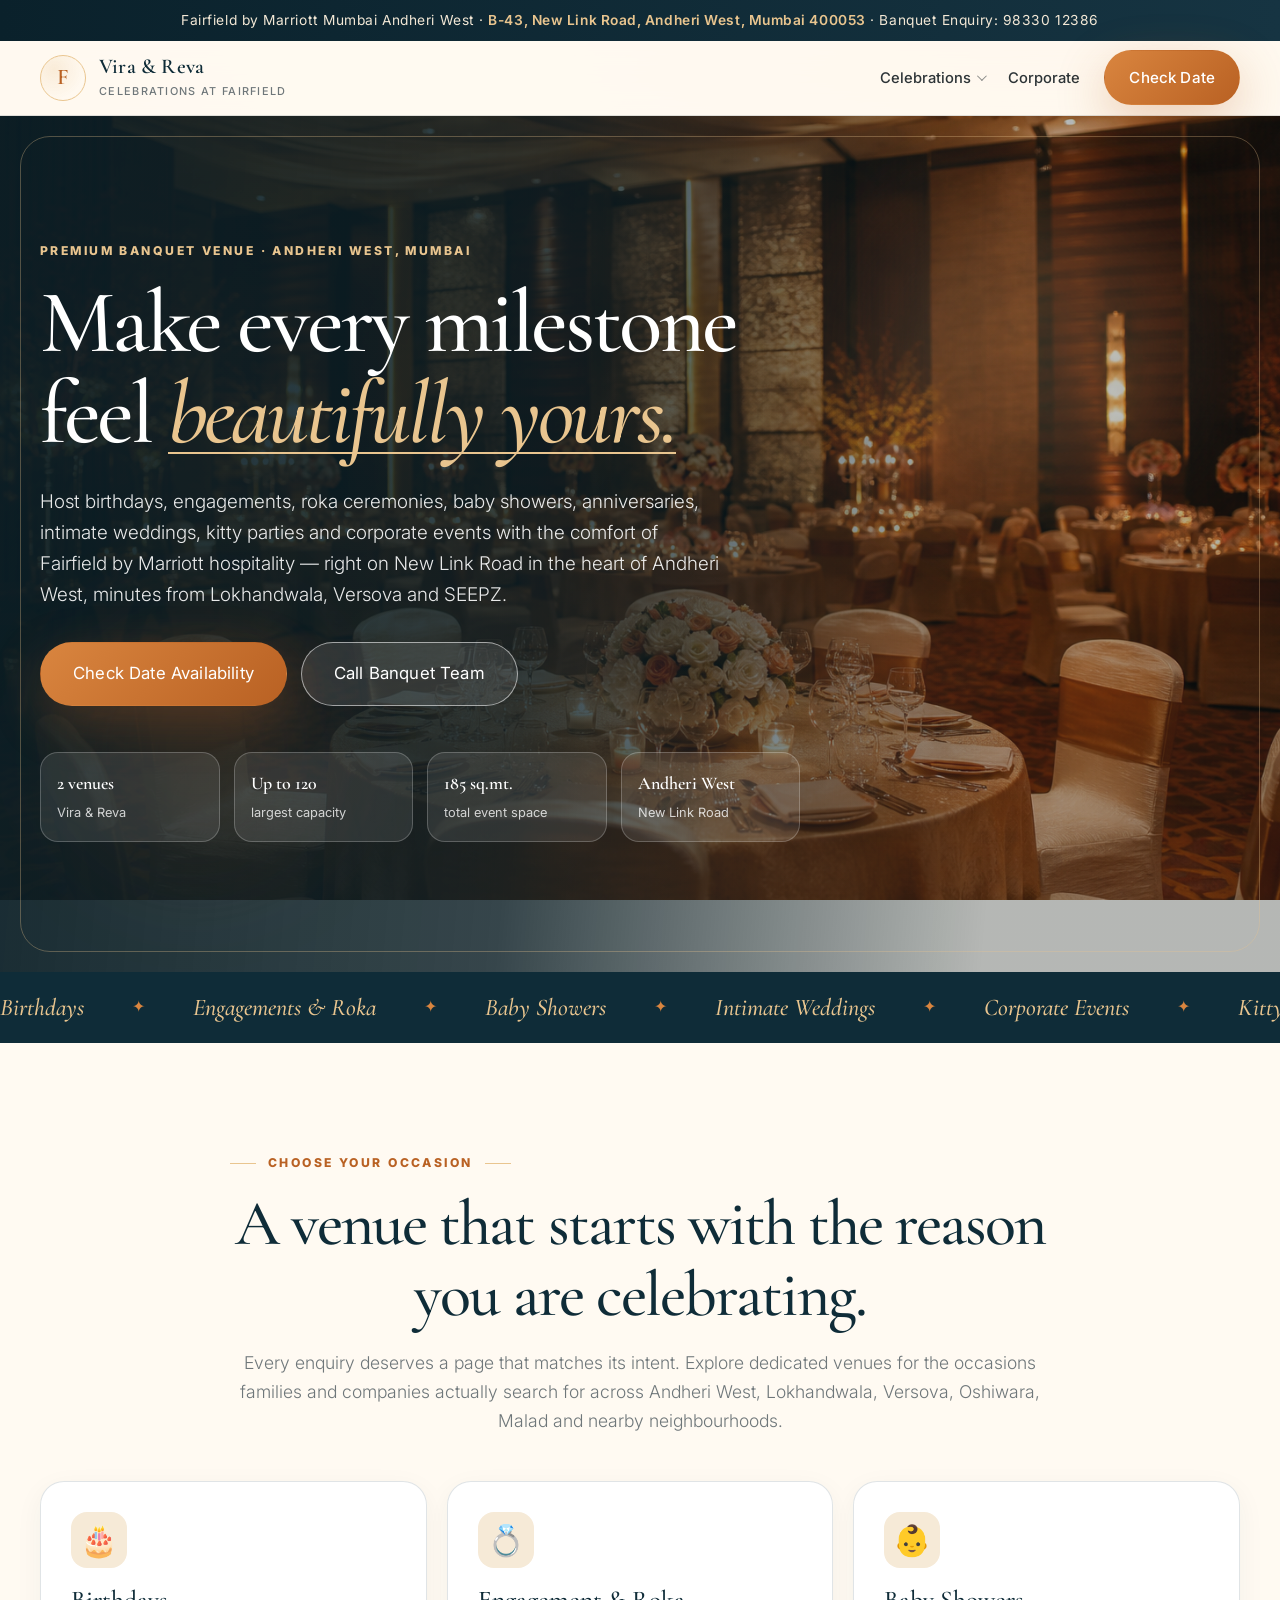
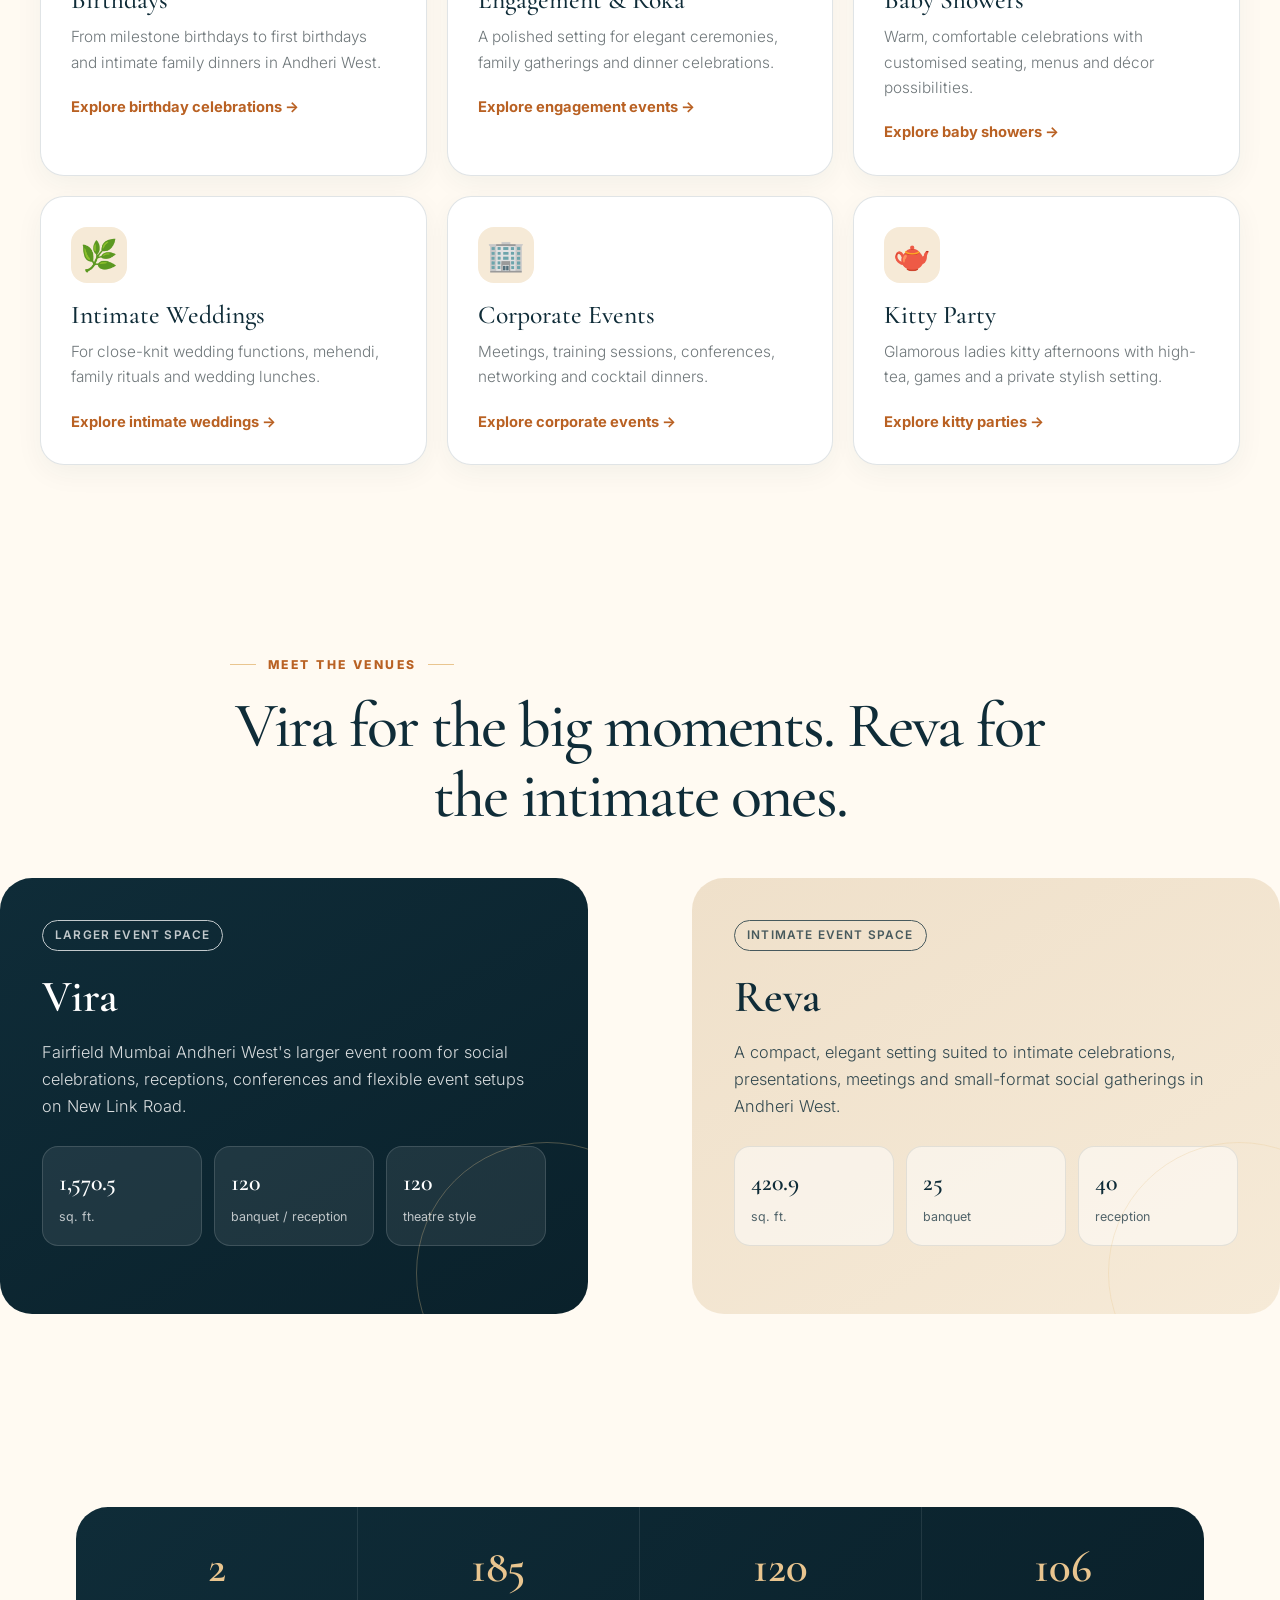
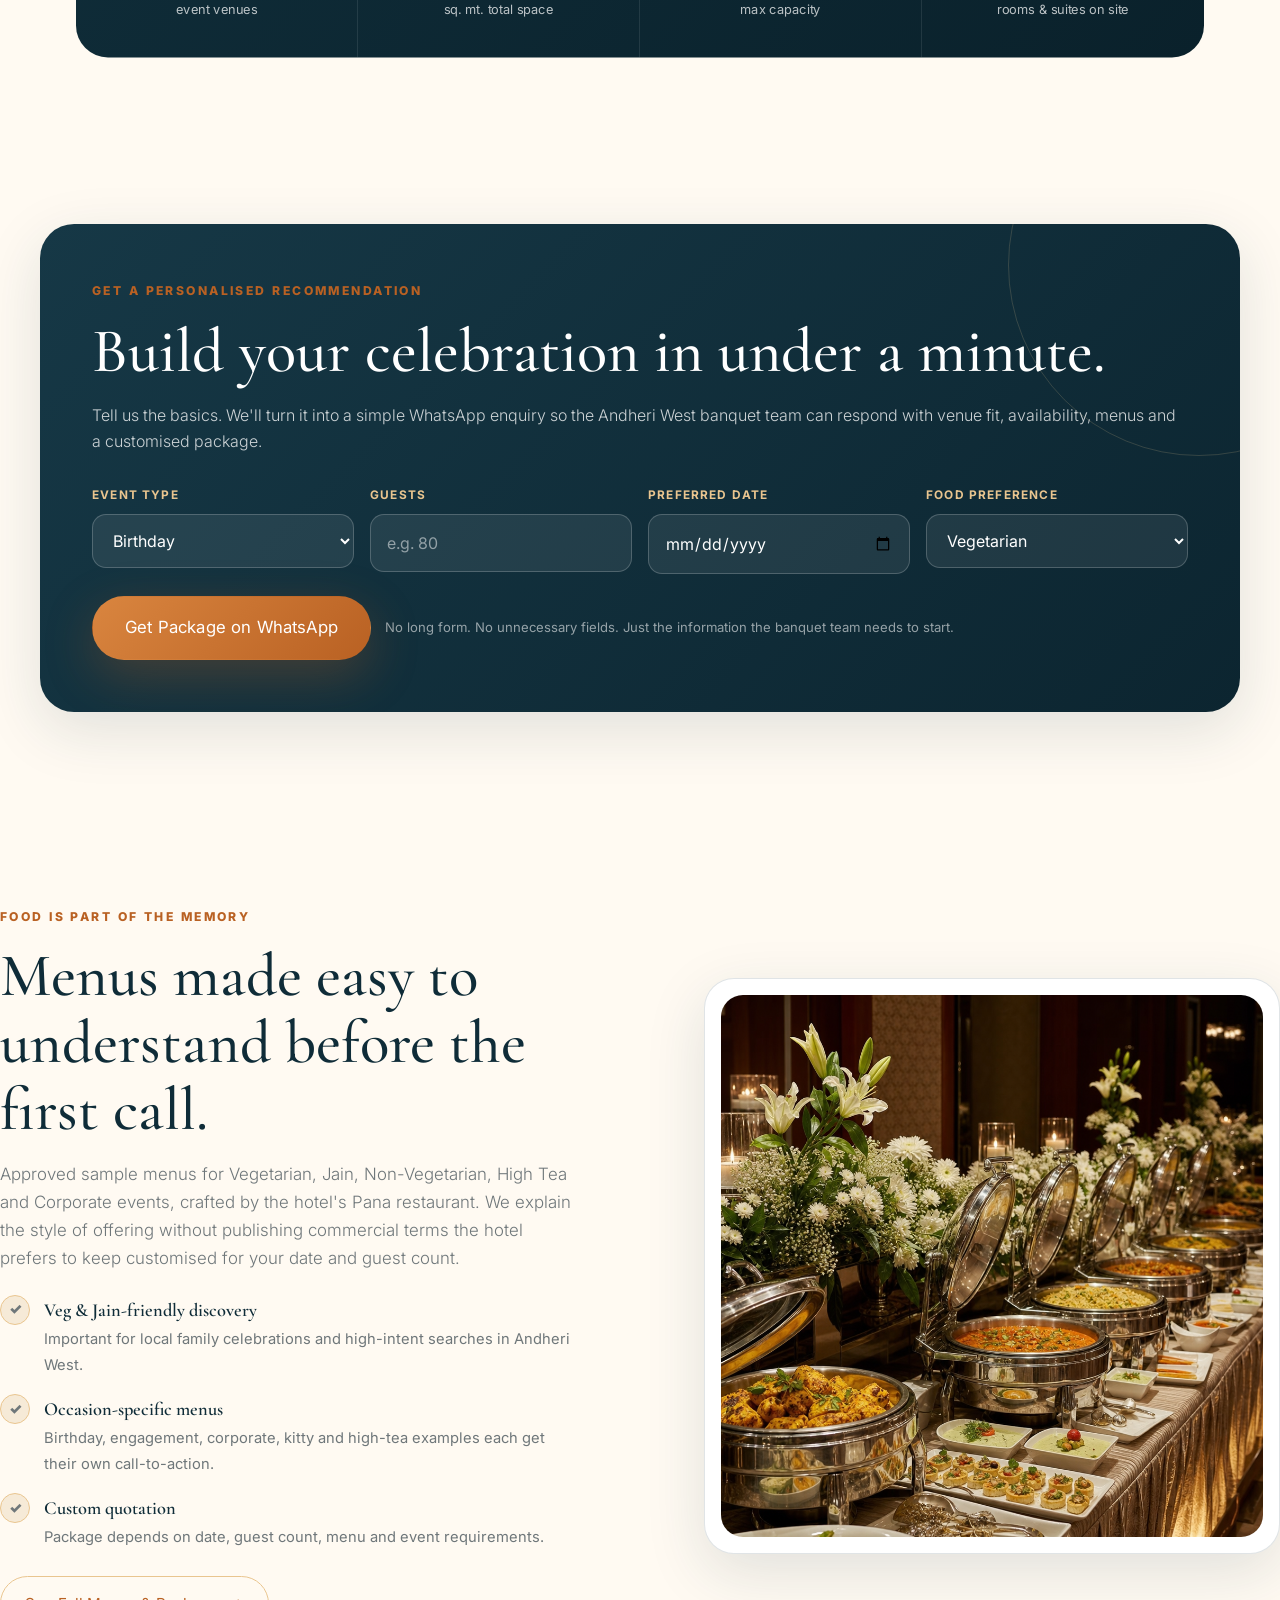
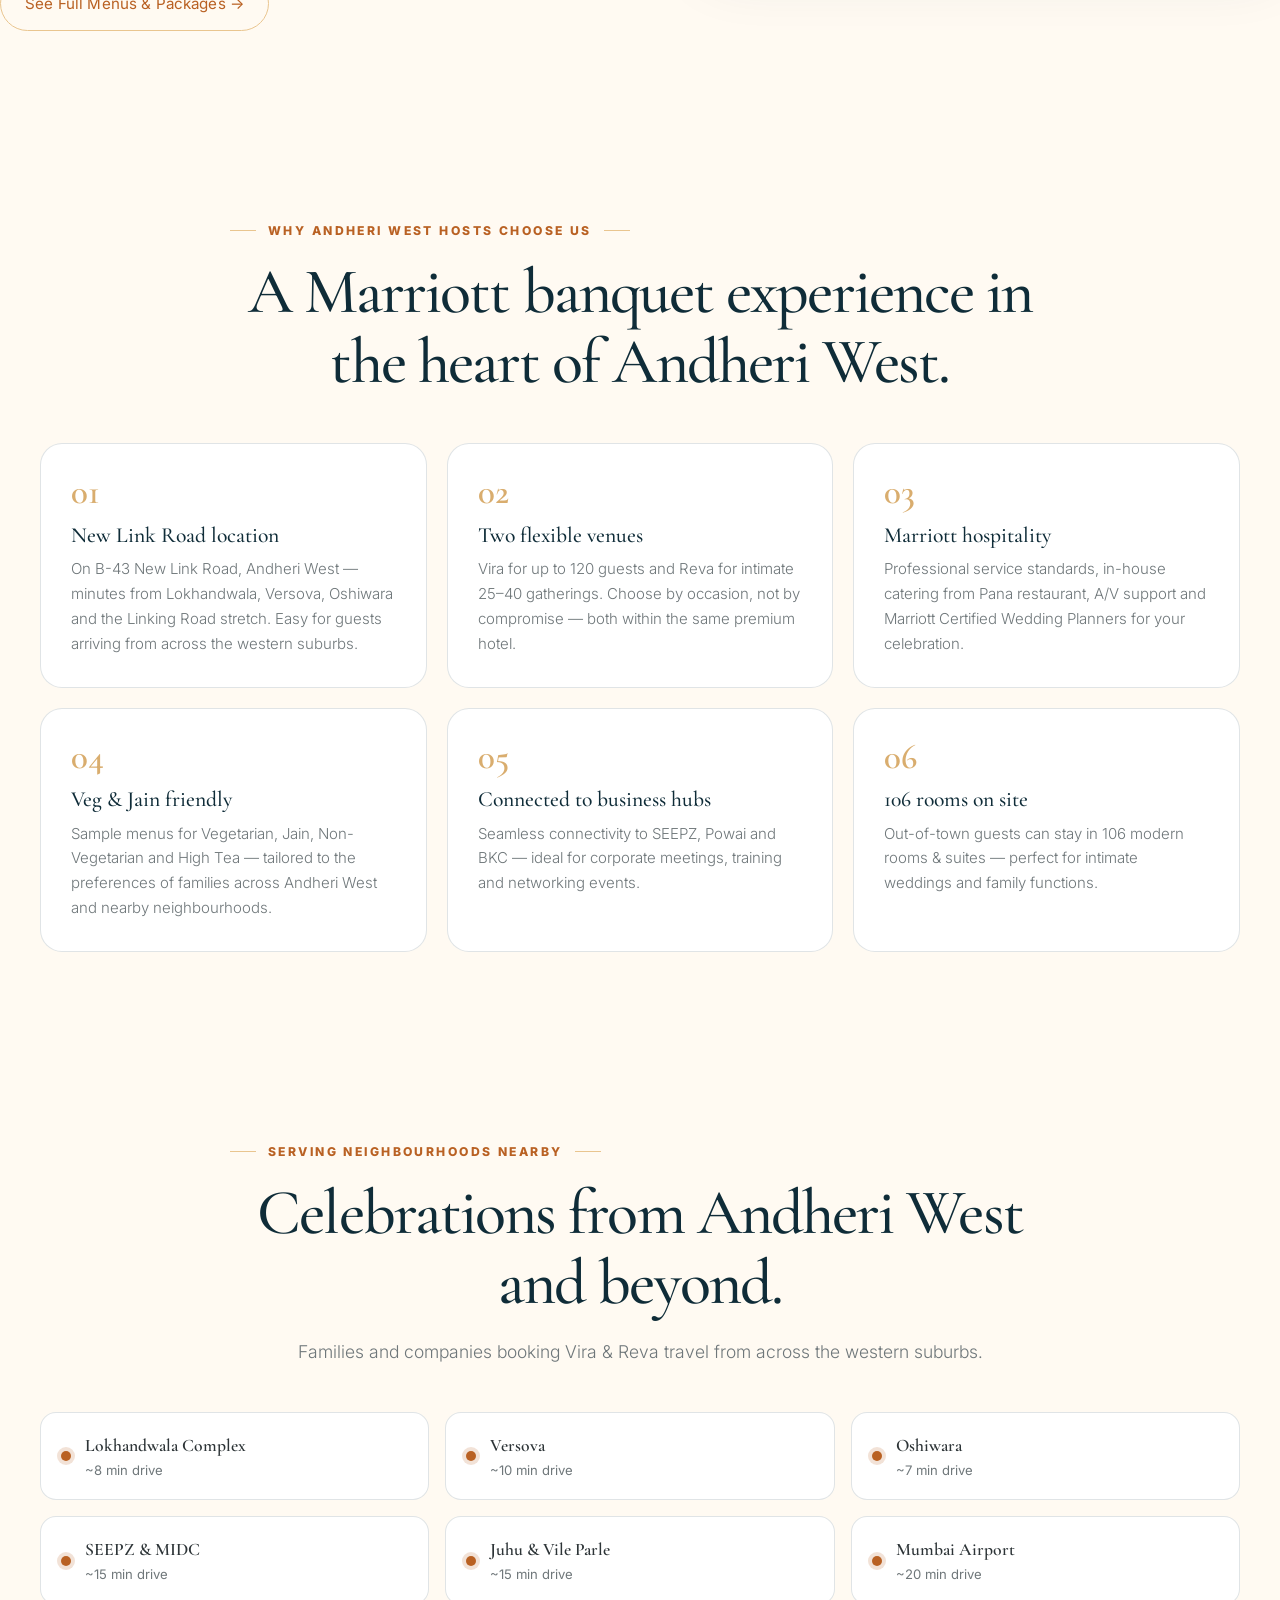
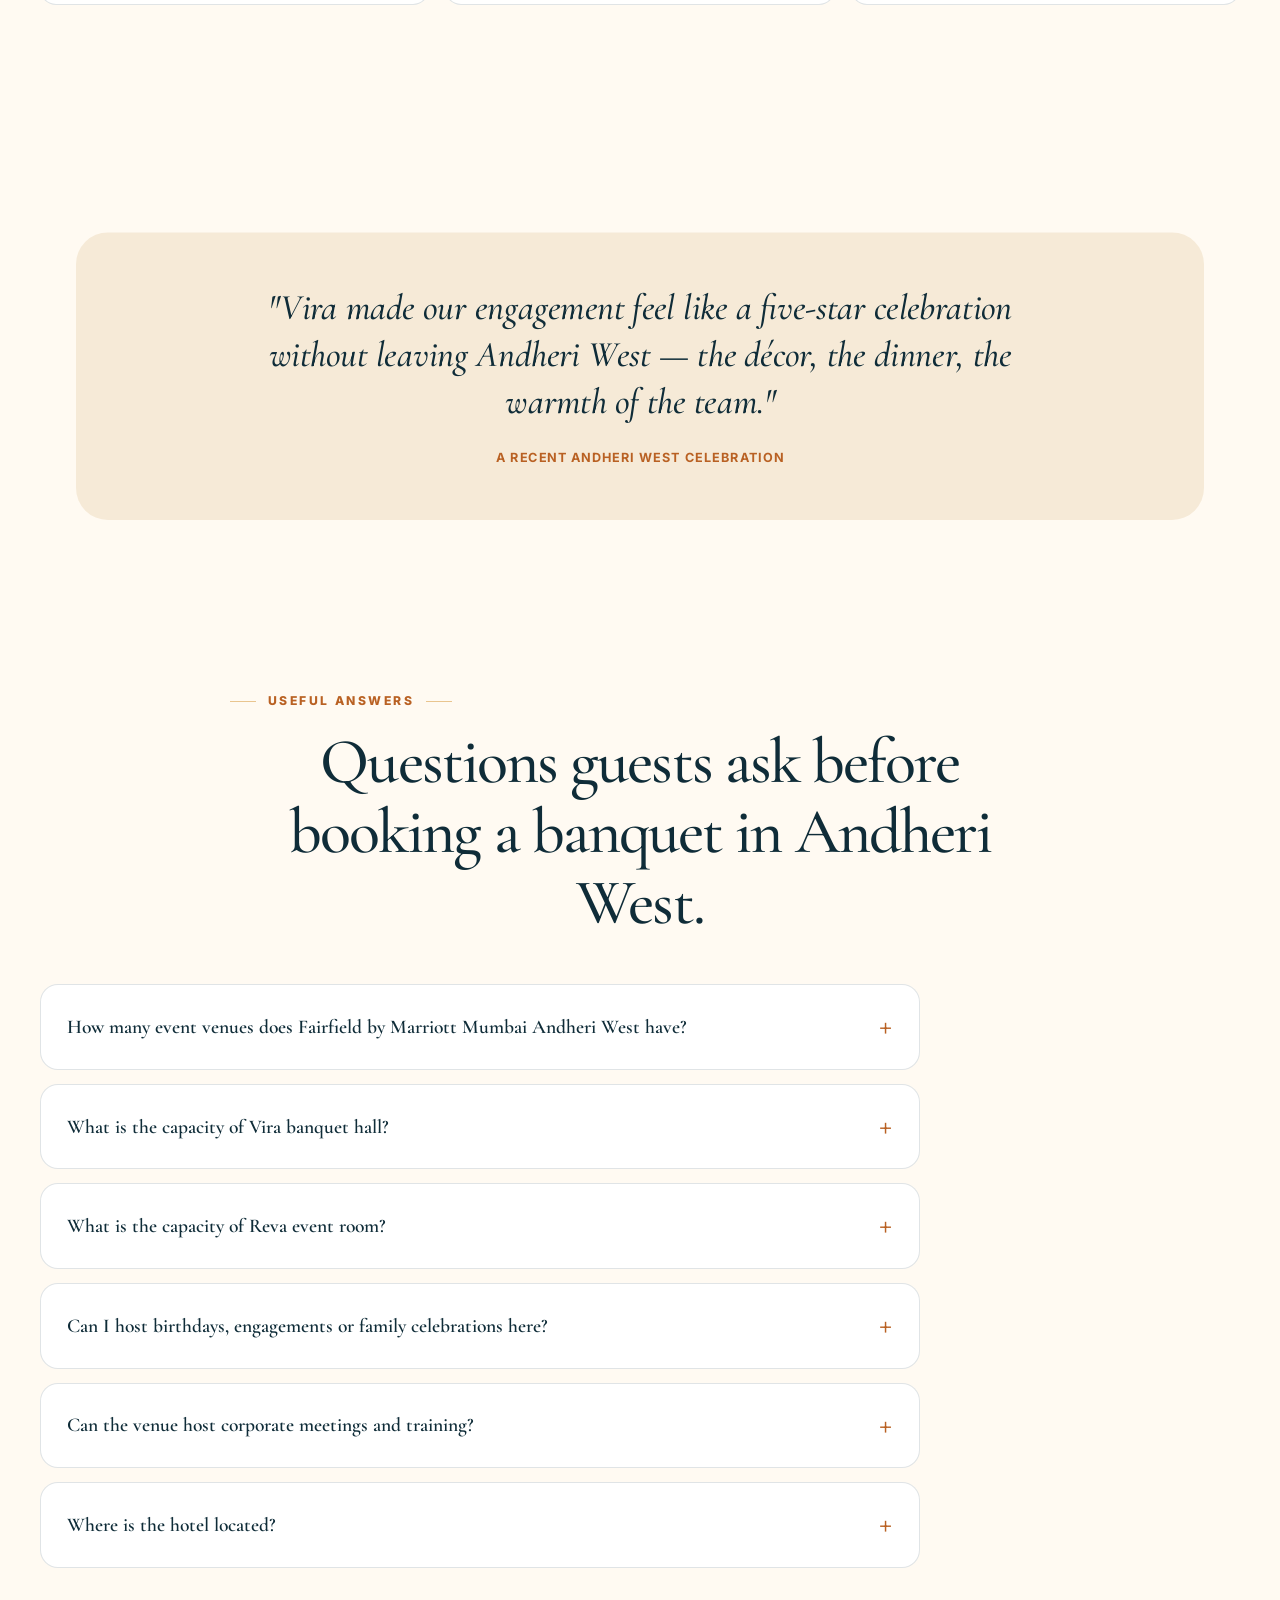
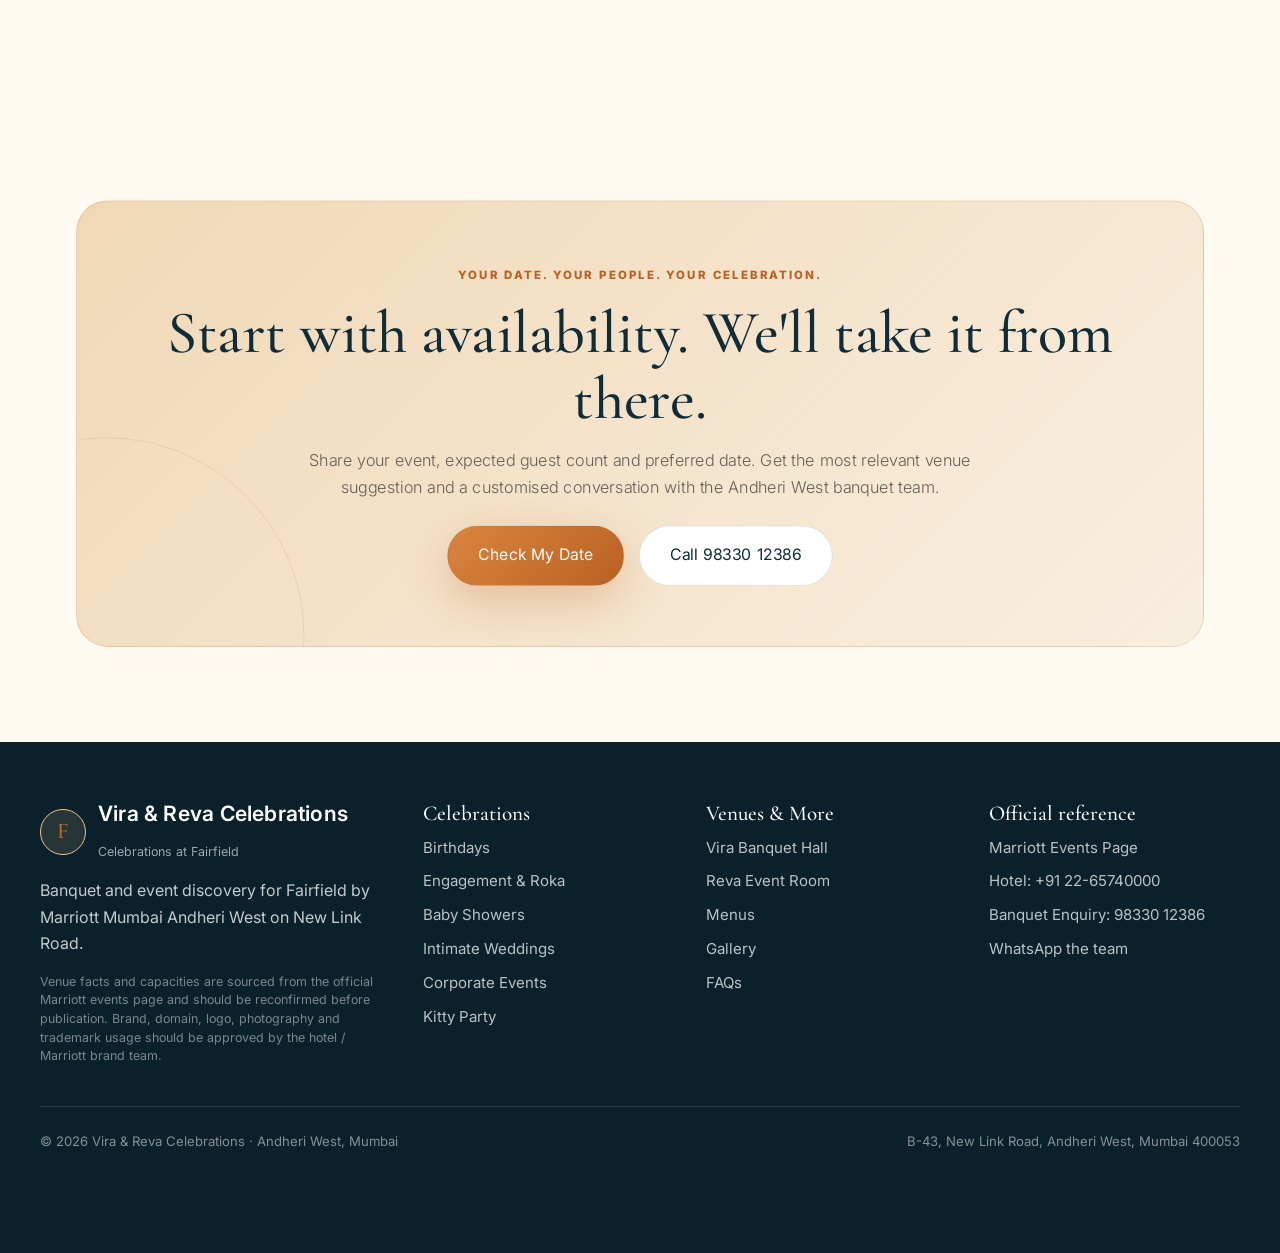
==== index.html @ c3336419 "Add files via upload" ====
<!doctype html>
<html lang="en-IN">
<head>
<meta charset="utf-8">
<meta name="viewport" content="width=device-width,initial-scale=1">
<title>Banquet Hall in Andheri West | Vira &amp; Reva at Fairfield by Marriott Mumbai</title>
<meta name="description" content="Premium banquet hall in Andheri West for birthdays, engagements, roka, baby showers, intimate weddings, corporate events &amp; kitty parties at Fairfield by Marriott Mumbai, New Link Road. Vira &amp; Reva venues up to 120 guests. Check availability today.">
<meta name="keywords" content="banquet hall Andheri West, party hall Andheri West, birthday party venue Andheri West, engagement venue Andheri West, roka ceremony venue Mumbai, baby shower venue Andheri West, intimate wedding venue Andheri West, corporate event venue Andheri West, kitty party venue Andheri West, Fairfield by Marriott Mumbai banquet, New Link Road banquet hall, party hall near Lokhandwala, Vira Reva banquet">
<meta name="robots" content="index,follow,max-image-preview:large,max-snippet:-1,max-video-preview:-1">
<meta name="geo.region" content="IN-MH">
<meta name="geo.placename" content="Andheri West, Mumbai">
<meta name="geo.position" content="19.138959;72.832058">
<meta name="ICBM" content="19.138959, 72.832058">
<link rel="canonical" href="https://YOUR-DOMAIN.com/">
<meta property="og:title" content="Banquet Hall in Andheri West | Vira & Reva at Fairfield by Marriott">
<meta property="og:description" content="Premium banquet venues in Andheri West for birthdays, engagements, baby showers, intimate weddings, corporate events & kitty parties. New Link Road, Mumbai.">
<meta property="og:type" content="website">
<meta property="og:locale" content="en_IN">
<meta property="og:image" content="assets/img/hero-banquet.jpg">
<meta name="theme-color" content="#0f2c38">
<link rel="stylesheet" href="styles.css">
<script type="application/ld+json">
{
  "@context":"https://schema.org",
  "@graph":[
    {"@type":"WebSite","@id":"https://YOUR-DOMAIN.com/#website","url":"https://YOUR-DOMAIN.com/","name":"Vira & Reva Celebrations at Fairfield by Marriott Mumbai Andheri West","inLanguage":"en-IN"},
    {"@type":"Hotel","@id":"https://YOUR-DOMAIN.com/#hotel","name":"Fairfield by Marriott Mumbai Andheri West","url":"https://www.marriott.com/en-us/hotels/bomff-fairfield-mumbai-andheri-west/overview/","telephone":"+91 22-65740000","priceRange":"$$","address":{"@type":"PostalAddress","streetAddress":"B-43, New Link Rd, Andheri West","addressLocality":"Mumbai","addressRegion":"Maharashtra","postalCode":"400053","addressCountry":"IN"},"geo":{"@type":"GeoCoordinates","latitude":19.138959,"longitude":72.832058},"sameAs":["https://www.marriott.com/en-us/hotels/bomff-fairfield-mumbai-andheri-west/events/"]},
    {"@type":"WebPage","@id":"https://YOUR-DOMAIN.com/#webpage","url":"https://YOUR-DOMAIN.com/","name":"Banquet Hall in Andheri West | Vira & Reva at Fairfield by Marriott","isPartOf":{"@id":"https://YOUR-DOMAIN.com/#website"},"about":{"@id":"https://YOUR-DOMAIN.com/#hotel"},"dateModified":"2026-09-04","inLanguage":"en-IN"},
    {"@type":"FAQPage","@id":"https://YOUR-DOMAIN.com/#faqpage","mainEntity":[
      {"@type":"Question","name":"How many event venues does Fairfield by Marriott Mumbai Andheri West have?","acceptedAnswer":{"@type":"Answer","text":"The hotel has two event rooms — Vira and Reva — totalling 185 sq. mt. of event space on New Link Road, Andheri West."}},
      {"@type":"Question","name":"What is the capacity of Vira banquet hall?","acceptedAnswer":{"@type":"Answer","text":"Vira hosts up to 120 guests in banquet, reception and theatre-style setups across 1,570.5 sq. ft. (145.9 sq. mt.)."}},
      {"@type":"Question","name":"What is the capacity of Reva event room?","acceptedAnswer":{"@type":"Answer","text":"Reva hosts up to 25 guests banquet-style and 40 reception-style across 420.9 sq. ft. (39.1 sq. mt.), ideal for intimate gatherings."}}
    ]}
  ]
}
</script>
<script src="https://sites.super.myninja.ai/_assets/ninja-daytona-script.js"></script>
</head>
<body>
<div class="topbar">Fairfield by Marriott Mumbai Andheri West &middot; <b>B-43, New Link Road, Andheri West, Mumbai 400053</b> &middot; Banquet Enquiry: 98330 12386</div>
<nav class="nav"><div class="container nav-inner">
  <a class="brand" href="index.html"><span class="brandmark">F</span><span><span class="brand-name">Vira &amp; Reva</span><small>Celebrations at Fairfield</small></span></a>
  <button class="nav-toggle" aria-label="Menu"><span></span><span></span><span></span></button>
  <div class="nav-links">
    <div class="nav-drop"><a href="#celebrations">Celebrations</a>
      <div class="nav-drop-panel">
        <a href="birthday-party-venue-andheri-west.html">Birthdays</a>
        <a href="engagement-venue-andheri-west.html">Engagement &amp; Roka</a>
        <a href="baby-shower-venue-andheri-west.html">Baby Showers</a>
        <a href="intimate-wedding-venue-andheri-west.html">Intimate Weddings</a>
        <a href="corporate-events-andheri-west.html">Corporate Events</a>
        <a href="kitty-party-venue-andheri-west.html">Kitty Party</a>
        </div>
    </div>
    <a href="corporate-events-andheri-west.html">Corporate</a><a class="btn btn-primary" href="#check-date">Check Date</a>
  </div>
</div></nav>

<header class="hero">
  <span class="hero-orb o1"></span><span class="hero-orb o2"></span>
  <div class="container"><div class="hero-content">
    <div class="kicker">Premium banquet venue &middot; Andheri West, Mumbai</div>
    <h1>Make every milestone feel <em>beautifully yours.</em></h1>
    <p class="hero-copy">Host birthdays, engagements, roka ceremonies, baby showers, anniversaries, intimate weddings, kitty parties and corporate events with the comfort of Fairfield by Marriott hospitality — right on New Link Road in the heart of Andheri West, minutes from Lokhandwala, Versova and SEEPZ.</p>
    <div class="hero-actions"><a class="btn btn-primary btn-lg" href="#check-date">Check Date Availability</a><a class="btn btn-secondary btn-lg" href="tel:+919833012386">Call Banquet Team</a></div>
    <div class="hero-proof"><div class="proof"><strong>2 venues</strong><span>Vira &amp; Reva</span></div><div class="proof"><strong>Up to 120</strong><span>largest capacity</span></div><div class="proof"><strong>185 sq.mt.</strong><span>total event space</span></div><div class="proof"><strong>Andheri West</strong><span>New Link Road</span></div></div>
  </div></div>
</header>

<main>



<div class="marquee reveal"><div class="marquee-track"><span>Birthdays</span><span>Engagements &amp; Roka</span><span>Baby Showers</span><span>Intimate Weddings</span><span>Corporate Events</span><span>Kitty Parties</span><span>Anniversaries</span><span>Mehendi</span><span>Birthdays</span><span>Engagements &amp; Roka</span><span>Baby Showers</span><span>Intimate Weddings</span><span>Corporate Events</span><span>Kitty Parties</span><span>Anniversaries</span><span>Mehendi</span></div></div>

<section id="celebrations" class="section"><div class="container">
  <div class="section-head center reveal"><div class="kicker ornament">Choose your occasion</div><h2>A venue that starts with the reason you are celebrating.</h2><p>Every enquiry deserves a page that matches its intent. Explore dedicated venues for the occasions families and companies actually search for across Andheri West, Lokhandwala, Versova, Oshiwara, Malad and nearby neighbourhoods.</p></div>
  <div class="cards">
    <a class="card reveal" href="birthday-party-venue-andheri-west.html"><div class="icon">🎂</div><h3>Birthdays</h3><p>From milestone birthdays to first birthdays and intimate family dinners in Andheri West.</p><span class="text-link">Explore birthday celebrations →</span></a>
    <a class="card reveal d1" href="engagement-venue-andheri-west.html"><div class="icon">💍</div><h3>Engagement &amp; Roka</h3><p>A polished setting for elegant ceremonies, family gatherings and dinner celebrations.</p><span class="text-link">Explore engagement events →</span></a>
    <a class="card reveal d2" href="baby-shower-venue-andheri-west.html"><div class="icon">👶</div><h3>Baby Showers</h3><p>Warm, comfortable celebrations with customised seating, menus and décor possibilities.</p><span class="text-link">Explore baby showers →</span></a>
    <a class="card reveal" href="intimate-wedding-venue-andheri-west.html"><div class="icon">🌿</div><h3>Intimate Weddings</h3><p>For close-knit wedding functions, mehendi, family rituals and wedding lunches.</p><span class="text-link">Explore intimate weddings →</span></a>
    <a class="card reveal d1" href="corporate-events-andheri-west.html"><div class="icon">🏢</div><h3>Corporate Events</h3><p>Meetings, training sessions, conferences, networking and cocktail dinners.</p><span class="text-link">Explore corporate events →</span></a>
    <a class="card reveal d2" href="kitty-party-venue-andheri-west.html"><div class="icon">🫖</div><h3>Kitty Party</h3><p>Glamorous ladies kitty afternoons with high-tea, games and a private stylish setting.</p><span class="text-link">Explore kitty parties →</span></a>
     </div>
</div></section>

<section id="venues" class="section-sm"><div class="container">
  <div class="section-head center reveal"><div class="kicker ornament">Meet the venues</div><h2>Vira for the big moments. Reva for the intimate ones.</h2></div>
  <div class="venues">
    <article class="venue reveal left"><span class="tag">Larger event space</span><h3>Vira</h3><p>Fairfield Mumbai Andheri West's larger event room for social celebrations, receptions, conferences and flexible event setups on New Link Road.</p><div class="venue-stats"><div class="venue-stat"><strong>1,570.5</strong><span>sq. ft.</span></div><div class="venue-stat"><strong>120</strong><span>banquet / reception</span></div><div class="venue-stat"><strong>120</strong><span>theatre style</span></div></div></article>
    <article class="venue reveal right"><span class="tag">Intimate event space</span><h3>Reva</h3><p>A compact, elegant setting suited to intimate celebrations, presentations, meetings and small-format social gatherings in Andheri West.</p><div class="venue-stats"><div class="venue-stat"><strong>420.9</strong><span>sq. ft.</span></div><div class="venue-stat"><strong>25</strong><span>banquet</span></div><div class="venue-stat"><strong>40</strong><span>reception</span></div></div></article>
  </div>
</div></section>

<section class="section-sm"><div class="container">
  <div class="stats-band reveal scale">
    <div class="stat-cell"><b>2</b><span>event venues</span></div>
    <div class="stat-cell"><b>185</b><span>sq. mt. total space</span></div>
    <div class="stat-cell"><b>120</b><span>max capacity</span></div>
    <div class="stat-cell"><b>106</b><span>rooms &amp; suites on site</span></div>
  </div>
</div></section>

<section id="check-date" class="section"><div class="container"><div class="builder-wrap reveal">
  <div class="kicker">Get a personalised recommendation</div>
  <h2>Build your celebration in under a minute.</h2>
  <p>Tell us the basics. We'll turn it into a simple WhatsApp enquiry so the Andheri West banquet team can respond with venue fit, availability, menus and a customised package.</p>
  <form id="celebration-builder" class="builder">
    <div class="field"><label>Event type</label><select name="event" required><option>Birthday</option><option>Engagement / Roka</option><option>Baby Shower</option><option>Anniversary</option><option>Mehendi</option><option>Intimate Wedding</option><option>Kitty Party</option><option>Corporate Meeting</option><option>Conference / Training</option><option>Family Function</option></select></div>
    <div class="field"><label>Guests</label><input name="guests" type="number" min="10" max="120" placeholder="e.g. 80" required></div>
    <div class="field"><label>Preferred date</label><input name="date" type="date" required></div>
    <div class="field"><label>Food preference</label><select name="food" required><option>Vegetarian</option><option>Jain</option><option>Non-Vegetarian</option><option>Mixed</option></select></div>
  </form>
  <div class="builder-actions"><button class="btn btn-primary btn-lg" form="celebration-builder">Get Package on WhatsApp</button><span class="privacy">No long form. No unnecessary fields. Just the information the banquet team needs to start.</span></div>
</div></div></section>

<section class="section-sm"><div class="container"><div class="split">
  <div class="reveal left"><div class="kicker">Food is part of the memory</div><h2 style="font-size:clamp(2.5rem,5vw,3.8rem);font-weight:500">Menus made easy to understand before the first call.</h2><p style="color:var(--muted);font-size:1.06rem;font-weight:300">Approved sample menus for Vegetarian, Jain, Non-Vegetarian, High Tea and Corporate events, crafted by the hotel's Pana restaurant. We explain the style of offering without publishing commercial terms the hotel prefers to keep customised for your date and guest count.</p>
  <div class="checks"><div class="check"><span class="tick">✓</span><div><b>Veg &amp; Jain-friendly discovery</b><br><span>Important for local family celebrations and high-intent searches in Andheri West.</span></div></div><div class="check"><span class="tick">✓</span><div><b>Occasion-specific menus</b><br><span>Birthday, engagement, corporate, kitty and high-tea examples each get their own call-to-action.</span></div></div><div class="check"><span class="tick">✓</span><div><b>Custom quotation</b><br><span>Package depends on date, guest count, menu and event requirements.</span></div></div></div><a class="btn btn-ghost" style="margin-top:26px" href="#check-date">See Full Menus &amp; Packages →</a></div>
  <div class="poster reveal right"><img src="assets/img/food-spread.jpg" alt="Banquet food spread and catering at Fairfield by Marriott Mumbai Andheri West"></div>
</div></div></section>

<section class="section"><div class="container"><div class="section-head center reveal"><div class="kicker ornament">Why Andheri West hosts choose us</div><h2>A Marriott banquet experience in the heart of Andheri West.</h2></div>
  <div class="why-grid">
    <div class="why-item reveal"><div class="num">01</div><h3>New Link Road location</h3><p>On B-43 New Link Road, Andheri West — minutes from Lokhandwala, Versova, Oshiwara and the Linking Road stretch. Easy for guests arriving from across the western suburbs.</p></div>
    <div class="why-item reveal d1"><div class="num">02</div><h3>Two flexible venues</h3><p>Vira for up to 120 guests and Reva for intimate 25–40 gatherings. Choose by occasion, not by compromise — both within the same premium hotel.</p></div>
    <div class="why-item reveal d2"><div class="num">03</div><h3>Marriott hospitality</h3><p>Professional service standards, in-house catering from Pana restaurant, A/V support and Marriott Certified Wedding Planners for your celebration.</p></div>
    <div class="why-item reveal"><div class="num">04</div><h3>Veg &amp; Jain friendly</h3><p>Sample menus for Vegetarian, Jain, Non-Vegetarian and High Tea — tailored to the preferences of families across Andheri West and nearby neighbourhoods.</p></div>
    <div class="why-item reveal d1"><div class="num">05</div><h3>Connected to business hubs</h3><p>Seamless connectivity to SEEPZ, Powai and BKC — ideal for corporate meetings, training and networking events.</p></div>
    <div class="why-item reveal d2"><div class="num">06</div><h3>106 rooms on site</h3><p>Out-of-town guests can stay in 106 modern rooms &amp; suites — perfect for intimate weddings and family functions.</p></div>
  </div>
</div></section>

<section class="section-sm"><div class="container"><div class="section-head center reveal"><div class="kicker ornament">Serving neighbourhoods nearby</div><h2>Celebrations from Andheri West and beyond.</h2><p>Families and companies booking Vira &amp; Reva travel from across the western suburbs.</p></div>
  <div class="loc-strip reveal">
    <div class="loc-chip"><span class="dot"></span><div><b>Lokhandwala Complex</b><span>~8 min drive</span></div></div>
    <div class="loc-chip"><span class="dot"></span><div><b>Versova</b><span>~10 min drive</span></div></div>
    <div class="loc-chip"><span class="dot"></span><div><b>Oshiwara</b><span>~7 min drive</span></div></div>
    <div class="loc-chip"><span class="dot"></span><div><b>SEEPZ &amp; MIDC</b><span>~15 min drive</span></div></div>
    <div class="loc-chip"><span class="dot"></span><div><b>Juhu &amp; Vile Parle</b><span>~15 min drive</span></div></div>
    <div class="loc-chip"><span class="dot"></span><div><b>Mumbai Airport</b><span>~20 min drive</span></div></div>
  </div>
</div></section>

<section class="section"><div class="container"><div class="quote-band reveal scale"><blockquote>"Vira made our engagement feel like a five-star celebration without leaving Andheri West — the décor, the dinner, the warmth of the team."</blockquote><cite>A recent Andheri West celebration</cite></div></div></section>

<section id="faq" class="section-sm"><div class="container"><div class="section-head center reveal"><div class="kicker ornament">Useful answers</div><h2>Questions guests ask before booking a banquet in Andheri West.</h2></div><div class="faq">
<details class="reveal"><summary>How many event venues does Fairfield by Marriott Mumbai Andheri West have?</summary><p>The hotel has two event rooms — Vira and Reva — totalling 185 sq. mt. of event space on New Link Road, Andheri West.</p></details>
<details class="reveal"><summary>What is the capacity of Vira banquet hall?</summary><p>Vira hosts up to 120 guests in banquet, reception and theatre-style setups across 1,570.5 sq. ft. (145.9 sq. mt.). Final capacity should always be reconfirmed for your chosen setup.</p></details>
<details class="reveal"><summary>What is the capacity of Reva event room?</summary><p>Reva hosts up to 25 guests banquet-style and up to 40 guests reception-style across 420.9 sq. ft. (39.1 sq. mt.) — ideal for intimate gatherings and meetings.</p></details>
<details class="reveal"><summary>Can I host birthdays, engagements or family celebrations here?</summary><p>Yes. The official property events page promotes social functions and celebrations. The banquet team can confirm the right room, setup, menu and date availability for your specific event in Andheri West.</p></details>
<details class="reveal"><summary>Can the venue host corporate meetings and training?</summary><p>Yes. Marriott lists conferences, training events, presentations, seminars, networking sessions and related formats among the venue uses, with A/V equipment and complimentary Wi-Fi.</p></details>
<details class="reveal"><summary>Where is the hotel located?</summary><p>Fairfield by Marriott Mumbai Andheri West is at B-43, New Link Road, Andheri West, Mumbai, Maharashtra 400053 — minutes from Lokhandwala, Versova and SEEPZ.</p></details>
</div></div></section>

<section class="section"><div class="container"><div class="cta reveal scale"><div class="kicker">Your date. Your people. Your celebration.</div><h2>Start with availability. We'll take it from there.</h2><p>Share your event, expected guest count and preferred date. Get the most relevant venue suggestion and a customised conversation with the Andheri West banquet team.</p><a class="btn btn-primary btn-lg" href="#check-date">Check My Date</a> <a class="btn btn-light btn-lg" href="tel:+919833012386">Call 98330 12386</a></div></div></section>
</main>

<footer class="footer"><div class="container"><div class="footer-grid">
  <div><div class="footer-brand"><span class="brandmark">F</span><span><span class="brand-name">Vira &amp; Reva Celebrations</span><small>Celebrations at Fairfield</small></span></div><p>Banquet and event discovery for Fairfield by Marriott Mumbai Andheri West on New Link Road.</p><small>Venue facts and capacities are sourced from the official Marriott events page and should be reconfirmed before publication. Brand, domain, logo, photography and trademark usage should be approved by the hotel / Marriott brand team.</small></div>
  <div><h3>Celebrations</h3><a href="birthday-party-venue-andheri-west.html">Birthdays</a><a href="engagement-venue-andheri-west.html">Engagement &amp; Roka</a><a href="baby-shower-venue-andheri-west.html">Baby Showers</a><a href="intimate-wedding-venue-andheri-west.html">Intimate Weddings</a><a href="corporate-events-andheri-west.html">Corporate Events</a><a href="kitty-party-venue-andheri-west.html">Kitty Party</a></div>
  <div><h3>Venues &amp; More</h3><a href="#venues">Vira Banquet Hall</a><a href="#venues">Reva Event Room</a><a href="#check-date">Menus</a><a href="#check-date">Gallery</a><a href="#faq">FAQs</a></div>
  <div><h3>Official reference</h3><a href="https://www.marriott.com/en-us/hotels/bomff-fairfield-mumbai-andheri-west/events/" target="_blank" rel="noopener">Marriott Events Page</a><a href="tel:+912265740000">Hotel: +91 22-65740000</a><a href="tel:+919833012386">Banquet Enquiry: 98330 12386</a><a href="https://wa.me/919833012386" target="_blank" rel="noopener">WhatsApp the team</a></div>
</div>
<div class="footer-bottom"><span>&copy; 2026 Vira &amp; Reva Celebrations · Andheri West, Mumbai</span><span>B-43, New Link Road, Andheri West, Mumbai 400053</span></div>
</div></footer>

<div class="sticky-mobile"><a href="tel:+919833012386">Call</a><a class="wa" href="https://wa.me/919833012386" target="_blank" rel="noopener">WhatsApp</a><a class="book" href="#check-date">Check Date</a></div>
<script src="script.js"></script>
</body></html>
---- styles.css ----
/* =========================================================
   Vira & Reva Celebrations — Master Stylesheet
   Fairfield by Marriott Mumbai Andheri West
   Premium UI/UX · Generative effects · Smooth transitions
   ========================================================= */

@import url('https://fonts.googleapis.com/css2?family=Cormorant+Garamond:ital,wght@0,400;0,500;0,600;0,700;1,400;1,500&family=Inter:wght@400;500;600;700;800;900&display=swap');

:root{
  --ink:#0f2c38;
  --ink-2:#1d4250;
  --ink-3:#2c5867;
  --paper:#fffaf2;
  --paper-2:#fbf3e7;
  --cream:#f6ead7;
  --cream-2:#f1dcc1;
  --champagne:#e9c58f;
  --champagne-2:#d9ad6e;
  --copper:#b96123;
  --copper-dark:#8f4315;
  --copper-light:#d9853f;
  --blush:#e8b9b3;
  --white:#ffffff;
  --muted:#6f777a;
  --muted-2:#8a9093;
  --line:rgba(22,52,66,.13);
  --line-soft:rgba(22,52,66,.07);
  --shadow-sm:0 6px 24px rgba(22,52,66,.08);
  --shadow:0 18px 60px rgba(22,52,66,.13);
  --shadow-lg:0 30px 90px rgba(22,52,66,.22);
  --shadow-glow:0 16px 50px rgba(185,97,35,.30);
  --radius:26px;
  --radius-lg:34px;
  --ease:cubic-bezier(.22,1,.36,1);
  --ease-out:cubic-bezier(.16,1,.3,1);
  --serif:'Cormorant Garamond',Georgia,'Times New Roman',serif;
  --sans:'Inter',ui-sans-serif,system-ui,-apple-system,BlinkMacSystemFont,"Segoe UI",sans-serif;
}

*{box-sizing:border-box}
html{scroll-behavior:smooth;-webkit-font-smoothing:antialiased;text-rendering:optimizeLegibility}
body{margin:0;background:var(--paper);color:#2d3437;font-family:var(--sans);line-height:1.65;overflow-x:hidden}
a{color:inherit;text-decoration:none}
img{max-width:100%;display:block}
::selection{background:var(--champagne);color:var(--ink)}

.container{width:min(1200px,calc(100% - 40px));margin:auto}
.container-narrow{width:min(860px,calc(100% - 40px));margin:auto}

body:before{
  content:"";position:fixed;inset:0;z-index:-2;pointer-events:none;
  background:
    radial-gradient(900px 600px at 85% -5%,rgba(233,197,143,.22),transparent 60%),
    radial-gradient(800px 700px at -10% 30%,rgba(185,97,35,.07),transparent 55%),
    radial-gradient(700px 700px at 50% 110%,rgba(233,197,143,.14),transparent 60%);
}

.topbar{background:linear-gradient(90deg,#0a212b,#163442);color:#f3e8d6;font-size:.86rem;padding:9px 0;text-align:center;letter-spacing:.04em}
.topbar b{color:var(--champagne);font-weight:600}

.nav{position:sticky;top:0;z-index:60;backdrop-filter:blur(14px) saturate(1.4);-webkit-backdrop-filter:blur(14px) saturate(1.4);background:rgba(255,250,242,.86);border-bottom:1px solid var(--line);transition:box-shadow .3s var(--ease),background .3s var(--ease)}
.nav.scrolled{box-shadow:0 10px 40px rgba(22,52,66,.10);background:rgba(255,250,242,.95)}
.nav-inner{min-height:74px;display:flex;align-items:center;justify-content:space-between;gap:20px}
.brand{display:flex;align-items:center;gap:13px;font-weight:700;color:var(--ink);font-family:var(--serif)}
.brandmark{width:46px;height:46px;border-radius:50%;border:1.5px solid var(--champagne);display:grid;place-items:center;font-family:var(--serif);color:var(--copper);font-size:1.4rem;font-weight:600;background:radial-gradient(circle at 30% 30%,rgba(233,197,143,.25),transparent 70%);transition:transform .5s var(--ease)}
.brand:hover .brandmark{transform:rotate(20deg) scale(1.05)}
.brand-name{font-size:1.32rem;line-height:1.05;font-weight:600;letter-spacing:.01em}
.brand small{display:block;font-weight:500;color:var(--muted);font-size:.68rem;letter-spacing:.12em;text-transform:uppercase;font-family:var(--sans);margin-top:2px}
.nav-links{display:flex;gap:24px;align-items:center;font-size:.92rem;font-weight:500}
.nav-links a{position:relative;transition:color .25s var(--ease)}
.nav-links>a:not(.btn):after{content:"";position:absolute;left:0;bottom:-6px;width:0;height:2px;background:var(--copper);border-radius:2px;transition:width .3s var(--ease)}
.nav-links>a:not(.btn):hover{color:var(--copper)}
.nav-links>a:not(.btn):hover:after{width:100%}
.nav-drop{position:relative}
.nav-drop>a{display:inline-flex;align-items:center;gap:6px}
.nav-drop>a:after{content:"";width:6px;height:6px;border-right:1.5px solid currentColor;border-bottom:1.5px solid currentColor;transform:rotate(45deg) translateY(-2px);opacity:.55;position:static}
.nav-drop-panel{position:absolute;top:calc(100% + 16px);left:50%;transform:translateX(-50%) translateY(8px);min-width:250px;background:#fff;border:1px solid var(--line);border-radius:18px;box-shadow:var(--shadow);padding:10px;display:grid;gap:2px;opacity:0;visibility:hidden;transition:.22s var(--ease)}
.nav-drop-panel a{display:block;padding:10px 14px;border-radius:11px;font-size:.88rem;color:var(--ink-2);font-family:var(--sans)}
.nav-drop-panel a:hover{background:var(--cream);color:var(--copper-dark);transform:translateX(3px)}
.nav-drop:hover .nav-drop-panel,.nav-drop:focus-within .nav-drop-panel{opacity:1;visibility:visible;transform:translateX(-50%) translateY(0)}
.nav-toggle{display:none;background:none;border:0;cursor:pointer;width:42px;height:42px;border-radius:12px}
.nav-toggle span{display:block;width:22px;height:2px;background:var(--ink);margin:4px auto;transition:.3s var(--ease)}
.nav-toggle.open span:nth-child(1){transform:translateY(6px) rotate(45deg)}
.nav-toggle.open span:nth-child(2){opacity:0}
.nav-toggle.open span:nth-child(3){transform:translateY(-6px) rotate(-45deg)}

.btn{display:inline-flex;align-items:center;justify-content:center;gap:9px;padding:14px 24px;border-radius:999px;font-weight:700;border:1px solid transparent;transition:.35s var(--ease);cursor:pointer;font:inherit;font-size:.95rem;letter-spacing:.01em;position:relative;overflow:hidden}
.btn-primary{background:linear-gradient(135deg,var(--copper-light),var(--copper));color:#fff;box-shadow:var(--shadow-glow)}
.btn-primary:hover{transform:translateY(-2px);box-shadow:0 22px 60px rgba(185,97,35,.42)}
.btn-primary:active{transform:translateY(0)}
.btn-primary:before{content:"";position:absolute;top:0;left:-120%;width:60%;height:100%;background:linear-gradient(90deg,transparent,rgba(255,255,255,.45),transparent);transform:skewX(-20deg);transition:left .6s var(--ease)}
.btn-primary:hover:before{left:140%}
.btn-secondary{border-color:rgba(255,255,255,.55);color:#fff;background:rgba(255,255,255,.10);backdrop-filter:blur(6px)}
.btn-secondary:hover{background:rgba(255,255,255,.18);transform:translateY(-2px)}
.btn-light{background:#fff;color:var(--ink);border-color:var(--line)}
.btn-light:hover{transform:translateY(-2px);box-shadow:var(--shadow-sm);border-color:var(--champagne)}
.btn-ghost{background:transparent;color:var(--copper);border-color:var(--champagne)}
.btn-ghost:hover{background:var(--cream);transform:translateY(-2px)}
.btn-lg{padding:17px 32px;font-size:1.05rem}

.hero{min-height:88vh;position:relative;display:flex;align-items:center;overflow:hidden;background:linear-gradient(95deg,rgba(10,30,38,.95) 0%,rgba(10,30,38,.82) 42%,rgba(10,30,38,.30) 78%),url('assets/img/hero-banquet.jpg') center/cover no-repeat fixed}
.hero:after{content:"";position:absolute;inset:20px;border:1px solid rgba(233,197,143,.32);border-radius:30px;pointer-events:none;animation:heroFrameIn 1.2s var(--ease) both}
.hero-content{position:relative;z-index:2;max-width:760px;color:#fff;padding:120px 0 130px}
.hero .kicker{color:var(--champagne)}
.hero h1{color:#fff;font-size:clamp(3rem,7vw,6.4rem);font-weight:500;letter-spacing:-.035em;font-family:var(--serif);line-height:1.02}
.hero h1 em{color:var(--champagne);font-style:italic;position:relative;display:inline-block}
.hero h1 em:after{content:"";position:absolute;left:0;bottom:6px;width:100%;height:2px;background:var(--champagne);transform:scaleX(0);transform-origin:left;animation:underline 1s var(--ease) .9s both}
.hero-copy{font-size:1.18rem;max-width:680px;color:rgba(255,255,255,.9);margin:26px 0 32px;font-weight:300}
.hero-actions{display:flex;gap:14px;flex-wrap:wrap}
.hero-proof{display:grid;grid-template-columns:repeat(4,1fr);gap:14px;margin-top:46px;max-width:820px}
.proof{border:1px solid rgba(255,255,255,.22);background:rgba(255,255,255,.09);backdrop-filter:blur(6px);padding:16px 16px;border-radius:18px;transition:.3s var(--ease)}
.proof:hover{background:rgba(255,255,255,.15);transform:translateY(-3px)}
.proof strong{display:block;font-size:1.12rem;font-family:var(--serif);font-weight:600;color:#fff}
.proof span{font-size:.8rem;color:rgba(255,255,255,.78)}
.hero .kicker,.hero h1,.hero-copy,.hero-actions,.hero-proof{opacity:0;animation:fadeUp .9s var(--ease) both}
.hero .kicker{animation-delay:.1s}
.hero h1{animation-delay:.25s}
.hero-copy{animation-delay:.45s}
.hero-actions{animation-delay:.6s}
.hero-proof{animation-delay:.75s}
.hero-orb{position:absolute;border-radius:50%;filter:blur(60px);opacity:.5;pointer-events:none;animation:floatOrb 14s ease-in-out infinite}
.hero-orb.o1{width:300px;height:300px;background:rgba(233,197,143,.35);top:10%;right:8%}
.hero-orb.o2{width:240px;height:240px;background:rgba(185,97,35,.25);bottom:12%;left:6%;animation-delay:-5s}

.page-hero{position:relative;min-height:78vh;display:flex;align-items:flex-end;overflow:hidden;color:#fff;padding:140px 0 70px;background-size:cover;background-position:center}
.page-hero:before{content:"";position:absolute;inset:0;background:linear-gradient(180deg,rgba(10,30,38,.42) 0%,rgba(10,30,38,.55) 45%,rgba(10,30,38,.9) 100%);z-index:1}
.page-hero:after{content:"";position:absolute;inset:20px;border:1px solid rgba(233,197,143,.28);border-radius:30px;pointer-events:none;z-index:2;animation:heroFrameIn 1.2s var(--ease) both}
.page-hero .container{position:relative;z-index:3}
.page-hero .kicker{color:var(--champagne);opacity:0;animation:fadeUp .8s var(--ease) .2s both}
.page-hero h1{color:#fff;font-size:clamp(2.8rem,6.4vw,5.4rem);font-weight:500;letter-spacing:-.03em;font-family:var(--serif);line-height:1.04;opacity:0;animation:fadeUp .8s var(--ease) .35s both}
.page-hero h1 em{color:var(--champagne);font-style:italic}
.page-hero p{max-width:720px;color:rgba(255,255,255,.9);font-size:1.16rem;font-weight:300;margin:22px 0 0;opacity:0;animation:fadeUp .8s var(--ease) .5s both}
.page-hero-actions{margin-top:30px;display:flex;gap:14px;flex-wrap:wrap;opacity:0;animation:fadeUp .8s var(--ease) .65s both}
.breadcrumb{display:flex;gap:8px;align-items:center;font-size:.84rem;color:rgba(255,255,255,.7);margin-bottom:18px;flex-wrap:wrap}
.breadcrumb a:hover{color:var(--champagne)}
.breadcrumb span{opacity:.5}

.kicker{text-transform:uppercase;letter-spacing:.2em;font-size:.76rem;font-weight:800;color:var(--copper);margin-bottom:16px;font-family:var(--sans);display:inline-block}
.kicker.ornament{display:flex;align-items:center;gap:12px}
.kicker.ornament:before,.kicker.ornament:after{content:"";width:26px;height:1px;background:var(--champagne);display:inline-block}

h1,h2,h3,h4{font-family:var(--serif);line-height:1.1;margin:0;color:var(--ink);font-weight:500}
h2 em,h3 em{color:var(--copper);font-style:italic}

.section{padding:110px 0}
.section-sm{padding:80px 0}
.section-head{max-width:820px;margin-bottom:46px}
.section-head.center{margin-inline:auto;text-align:center}
.section-head h2{font-size:clamp(2.4rem,5vw,4.1rem);font-weight:500;letter-spacing:-.03em}
.section-head p{color:var(--muted);font-size:1.1rem;margin:18px 0 0;font-weight:300}

.quick-answer{margin-top:-64px;position:relative;z-index:6}
.quick-grid{background:#fff;border:1px solid var(--line);box-shadow:var(--shadow);border-radius:var(--radius-lg);display:grid;grid-template-columns:1.2fr repeat(4,1fr);overflow:hidden}
.quick-intro{padding:34px 32px}
.quick-intro strong{color:var(--ink);font-size:1.08rem;font-family:var(--serif);font-weight:600}
.quick-intro p{font-size:.92rem;color:var(--muted);margin:10px 0 0;line-height:1.55}
.quick-stat{padding:34px 26px;border-left:1px solid var(--line);display:flex;flex-direction:column;justify-content:center;transition:background .3s var(--ease)}
.quick-stat:hover{background:var(--paper-2)}
.quick-stat b{display:block;font-size:1.6rem;color:var(--copper);font-family:var(--serif);font-weight:600;line-height:1}
.quick-stat span{font-size:.8rem;color:var(--muted);margin-top:8px;line-height:1.4}

.cards{display:grid;grid-template-columns:repeat(3,1fr);gap:20px}
.card{background:#fff;border:1px solid var(--line);border-radius:24px;padding:30px;box-shadow:0 8px 28px rgba(22,52,66,.05);transition:.4s var(--ease);position:relative;overflow:hidden}
.card:before{content:"";position:absolute;left:0;top:0;width:4px;height:0;background:linear-gradient(var(--copper-light),var(--copper));transition:height .45s var(--ease)}
.card:hover{transform:translateY(-8px);box-shadow:var(--shadow);border-color:var(--champagne)}
.card:hover:before{height:100%}
.card .icon{font-size:1.9rem;margin-bottom:18px;display:inline-grid;place-items:center;width:56px;height:56px;border-radius:16px;background:var(--cream);transition:.4s var(--ease)}
.card:hover .icon{transform:rotate(-8deg) scale(1.08);background:linear-gradient(135deg,var(--champagne),var(--cream))}
.card h3{font-size:1.6rem;margin-bottom:10px;font-family:var(--serif)}
.card p{color:var(--muted);margin:0 0 18px;font-size:.96rem;font-weight:300}
.text-link{color:var(--copper);font-weight:700;font-size:.92rem;display:inline-flex;align-items:center;gap:6px;transition:gap .3s var(--ease)}
.card:hover .text-link{gap:11px}

.venues{display:grid;grid-template-columns:1fr 1fr;gap:24px}
.venue{background:linear-gradient(150deg,var(--ink),#0a212b);color:#fff;border-radius:32px;padding:42px;position:relative;overflow:hidden;transition:.4s var(--ease);min-height:360px}
.venue:nth-child(2){background:linear-gradient(150deg,#efe0ca,#f6ead7);color:var(--ink)}
.venue:hover{transform:translateY(-6px);box-shadow:var(--shadow-lg)}
.venue:after{content:"";position:absolute;width:260px;height:260px;border:1px solid rgba(233,197,143,.30);border-radius:50%;right:-90px;bottom:-90px;transition:.6s var(--ease)}
.venue:hover:after{transform:scale(1.25)}
.venue h3{color:inherit;font-size:2.8rem;font-family:var(--serif);font-weight:600}
.venue .tag{display:inline-block;border:1px solid currentColor;border-radius:999px;padding:5px 12px;font-size:.74rem;opacity:.75;margin-bottom:22px;letter-spacing:.1em;text-transform:uppercase;font-family:var(--sans);font-weight:600}
.venue p{max-width:600px;opacity:.84;font-weight:300;font-size:1.02rem}
.venue-stats{display:grid;grid-template-columns:repeat(3,1fr);gap:12px;margin:26px 0}
.venue-stat{padding:16px;border-radius:16px;background:rgba(255,255,255,.08);border:1px solid rgba(255,255,255,.14);transition:.3s var(--ease)}
.venue-stat:hover{background:rgba(255,255,255,.14);transform:translateY(-2px)}
.venue:nth-child(2) .venue-stat{background:rgba(255,255,255,.5);border-color:rgba(22,52,66,.10)}
.venue-stat strong{display:block;font-size:1.5rem;font-family:var(--serif);font-weight:600}
.venue-stat span{font-size:.78rem;opacity:.72}

.builder-wrap{background:linear-gradient(135deg,#163846,#0c2530);border-radius:var(--radius-lg);padding:52px;color:#fff;box-shadow:var(--shadow);position:relative;overflow:hidden}
.builder-wrap:before{content:"";position:absolute;width:380px;height:380px;border:1px solid rgba(233,197,143,.18);border-radius:50%;right:-150px;top:-150px}
.builder-wrap h2{color:#fff;font-size:clamp(2.3rem,5vw,3.9rem);font-weight:500}
.builder-wrap p{color:rgba(255,255,255,.78);font-weight:300}
.builder{display:grid;grid-template-columns:repeat(4,1fr);gap:16px;margin-top:32px;position:relative;z-index:2}
.field label{display:block;font-size:.74rem;text-transform:uppercase;letter-spacing:.1em;margin-bottom:8px;color:var(--champagne);font-weight:700}
.field input,.field select{width:100%;padding:15px 16px;border-radius:14px;border:1px solid rgba(255,255,255,.20);background:rgba(255,255,255,.08);color:#fff;font:inherit;outline:none;transition:.25s var(--ease)}
.field input::placeholder{color:rgba(255,255,255,.5)}
.field input:focus,.field select:focus{border-color:var(--champagne);background:rgba(255,255,255,.14);box-shadow:0 0 0 3px rgba(233,197,143,.18)}
.field select option{color:#222}
.builder-actions{display:flex;gap:14px;align-items:center;margin-top:22px;flex-wrap:wrap;position:relative;z-index:2}
.privacy{font-size:.82rem;color:rgba(255,255,255,.56)}

.split{display:grid;grid-template-columns:1fr 1fr;gap:48px;align-items:center}
.poster{padding:16px;background:#fff;border:1px solid var(--line);border-radius:30px;box-shadow:var(--shadow);overflow:hidden}
.poster img{border-radius:22px;transition:transform 1.2s var(--ease)}
.poster:hover img{transform:scale(1.04)}
.checks{display:grid;gap:16px;margin-top:22px}
.check{display:flex;gap:14px;align-items:flex-start}
.check b{color:var(--ink);font-family:var(--serif);font-size:1.15rem;font-weight:600}
.check span{color:var(--muted);font-size:.92rem}
.tick{width:30px;height:30px;flex:0 0 30px;border-radius:50%;background:var(--cream);display:grid;place-items:center;color:var(--copper);font-weight:900;font-size:.85rem;border:1px solid var(--champagne)}

.flow{display:grid;grid-template-columns:repeat(4,1fr);gap:18px}
.step{padding:30px 26px;border-top:3px solid var(--champagne);background:#fff;border-radius:0 0 22px 22px;border-left:1px solid var(--line);border-right:1px solid var(--line);border-bottom:1px solid var(--line);transition:.35s var(--ease)}
.step:hover{transform:translateY(-6px);box-shadow:var(--shadow-sm)}
.step span{font-size:.72rem;color:var(--copper);font-weight:800;letter-spacing:.12em}
.step h3{font-size:1.4rem;margin:8px 0;font-family:var(--serif)}
.step p{font-size:.92rem;color:var(--muted);margin:0;font-weight:300}

.faq{display:grid;gap:14px;max-width:880px}
.faq details{background:#fff;border:1px solid var(--line);border-radius:18px;padding:22px 26px;transition:.3s var(--ease)}
.faq details:hover{border-color:var(--champagne)}
.faq details[open]{box-shadow:var(--shadow-sm);border-color:var(--champagne)}
.faq summary{font-weight:600;color:var(--ink);cursor:pointer;font-family:var(--serif);font-size:1.22rem;list-style:none;display:flex;justify-content:space-between;align-items:center;gap:14px}
.faq summary::-webkit-details-marker{display:none}
.faq summary:after{content:"+";font-size:1.5rem;color:var(--copper);font-weight:300;transition:transform .3s var(--ease);font-family:var(--sans)}
.faq details[open] summary:after{transform:rotate(45deg)}
.faq p{color:var(--muted);margin:14px 0 0;font-weight:300;line-height:1.6}

.cta{background:linear-gradient(135deg,#f0d8b7,#f9efdf);border:1px solid rgba(185,97,35,.18);border-radius:var(--radius-lg);padding:64px;text-align:center;position:relative;overflow:hidden}
.cta:before{content:"";position:absolute;width:420px;height:420px;border:1px solid rgba(185,97,35,.14);border-radius:50%;left:-180px;bottom:-200px}
.cta h2{font-size:clamp(2.5rem,5vw,4.3rem);font-weight:500}
.cta p{max-width:740px;margin:16px auto 26px;color:#665f58;font-weight:300;font-size:1.08rem}
.cta .btn{margin:0 6px}

.footer{background:#0a212b;color:rgba(255,255,255,.76);padding:60px 0 100px}
.footer-grid{display:grid;grid-template-columns:1.4fr 1fr 1fr 1fr;gap:32px}
.footer h3{color:#fff;font-size:1.32rem;margin-bottom:10px;font-family:var(--serif)}
.footer a{display:block;margin:9px 0;color:rgba(255,255,255,.72);font-size:.94rem;transition:.25s var(--ease)}
.footer a:hover{color:var(--champagne);transform:translateX(4px)}
.footer small{color:rgba(255,255,255,.46);font-size:.78rem;line-height:1.5;display:block;margin-top:14px}
.footer-brand{display:flex;align-items:center;gap:12px;margin-bottom:14px}
.footer-brand .brandmark{background:rgba(233,197,143,.12)}
.footer-brand .brand-name{color:#fff}
.footer-brand small{color:rgba(255,255,255,.6)}
.footer-bottom{margin-top:40px;padding-top:24px;border-top:1px solid rgba(255,255,255,.10);font-size:.82rem;color:rgba(255,255,255,.5);display:flex;justify-content:space-between;flex-wrap:wrap;gap:10px}

.sticky-mobile{display:none}

.reveal{opacity:0;transform:translateY(36px);transition:opacity .9s var(--ease),transform .9s var(--ease)}
.reveal.in{opacity:1;transform:none}
.reveal.d1{transition-delay:.08s}
.reveal.d2{transition-delay:.16s}
.reveal.d3{transition-delay:.24s}
.reveal.d4{transition-delay:.32s}
.reveal.d5{transition-delay:.40s}
.reveal.d6{transition-delay:.48s}
.reveal.scale{transform:scale(.94) translateY(30px)}
.reveal.left{transform:translateX(-40px)}
.reveal.right{transform:translateX(40px)}

.marquee{background:var(--ink);color:var(--champagne);overflow:hidden;padding:16px 0;white-space:nowrap}
.marquee-track{display:inline-flex;gap:48px;animation:marquee 28s linear infinite;font-family:var(--serif);font-size:1.5rem;font-style:italic;font-weight:500}
.marquee-track span{display:inline-flex;align-items:center;gap:48px}
.marquee-track span:after{content:"✦";color:var(--copper-light);font-size:1rem;font-style:normal}

.feature-row{display:grid;grid-template-columns:1fr 1fr;gap:56px;align-items:center}
.feature-row.flip .feature-img{order:2}
.feature-img{border-radius:30px;overflow:hidden;box-shadow:var(--shadow);position:relative}
.feature-img img{width:100%;height:100%;object-fit:cover;transition:transform 1.4s var(--ease)}
.feature-img:hover img{transform:scale(1.06)}
.feature-img:after{content:"";position:absolute;inset:0;border:1px solid rgba(255,255,255,.2);border-radius:30px;pointer-events:none}
.feature-text h2{font-size:clamp(2rem,4vw,3.2rem);font-weight:500;margin-bottom:18px}
.feature-text p{color:var(--muted);font-weight:300;font-size:1.08rem;margin:0 0 16px}
.feature-list{display:grid;gap:14px;margin-top:22px;padding:0}
.feature-list li{list-style:none;display:flex;gap:12px;align-items:flex-start;color:#465053;font-size:.98rem}
.feature-list li:before{content:"";width:8px;height:8px;border-radius:50%;background:var(--copper);margin-top:8px;flex:0 0 8px}

.stats-band{display:grid;grid-template-columns:repeat(4,1fr);gap:0;background:linear-gradient(135deg,var(--ink),#0a212b);border-radius:var(--radius-lg);overflow:hidden}
.stat-cell{padding:40px 30px;text-align:center;border-right:1px solid rgba(255,255,255,.10);color:#fff}
.stat-cell:last-child{border-right:0}
.stat-cell b{display:block;font-size:clamp(2.2rem,4vw,3rem);font-family:var(--serif);font-weight:600;color:var(--champagne);line-height:1}
.stat-cell span{font-size:.85rem;color:rgba(255,255,255,.72);margin-top:10px;display:block}

.table-wrap{overflow-x:auto;border-radius:22px;border:1px solid var(--line);background:#fff;box-shadow:var(--shadow-sm)}
.facts-table{width:100%;border-collapse:collapse;min-width:560px}
.facts-table th,.facts-table td{padding:16px 18px;border-bottom:1px solid var(--line);text-align:left;font-size:.94rem}
.facts-table th{color:var(--ink);background:#fff8ef;font-family:var(--serif);font-weight:600;font-size:1.02rem}
.facts-table tr:last-child td{border-bottom:0}
.facts-table td b{color:var(--copper);font-family:var(--serif);font-size:1.15rem}
.facts-table tbody tr{transition:background .25s var(--ease)}
.facts-table tbody tr:hover{background:var(--paper-2)}

.menu-cards{display:grid;grid-template-columns:repeat(3,1fr);gap:20px}
.menu-card{background:#fff;border:1px solid var(--line);border-radius:24px;padding:32px;box-shadow:0 8px 28px rgba(22,52,66,.05);transition:.35s var(--ease)}
.menu-card:hover{transform:translateY(-6px);box-shadow:var(--shadow);border-color:var(--champagne)}
.menu-card .tag{display:inline-block;background:var(--cream);color:var(--copper-dark);border-radius:999px;padding:5px 12px;font-size:.72rem;font-weight:700;letter-spacing:.08em;text-transform:uppercase;margin-bottom:14px}
.menu-card h3{font-size:1.5rem;margin-bottom:8px;font-family:var(--serif)}
.menu-card p{color:var(--muted);margin:0 0 16px;font-size:.94rem;font-weight:300}
.menu-card ul{margin:0 0 20px;padding-left:18px;color:#5f686b;font-size:.92rem;line-height:1.7}
.menu-card ul li{margin:5px 0}
.menu-note{background:var(--cream);border-radius:20px;padding:26px 30px;color:var(--ink-2);font-size:.97rem;margin-top:12px;border:1px solid var(--champagne)}

.gallery-grid{display:grid;grid-template-columns:repeat(4,1fr);gap:14px}
.gallery-tile{aspect-ratio:4/3;border-radius:18px;border:1px solid var(--line);display:flex;align-items:flex-end;padding:16px;color:#fff;font-size:.86rem;font-weight:600;background-size:cover;background-position:center;position:relative;overflow:hidden;cursor:pointer;transition:.4s var(--ease)}
.gallery-tile:hover{transform:scale(1.03);box-shadow:var(--shadow)}
.gallery-tile:before{content:"";position:absolute;inset:0;background:linear-gradient(180deg,rgba(16,42,52,0) 40%,rgba(16,42,52,.78))}
.gallery-tile span{position:relative;z-index:1}

.sidebox{background:linear-gradient(150deg,var(--ink),#0a212b);color:#fff;border-radius:26px;padding:30px;position:sticky;top:96px;height:max-content}
.sidebox h3{color:#fff;font-size:1.8rem;font-family:var(--serif)}
.sidebox p{color:rgba(255,255,255,.78);font-size:.92rem;font-weight:300;margin:10px 0 18px}
.sidebox .btn{width:100%;margin-top:8px}
.sidebox .mini-stats{display:grid;grid-template-columns:1fr 1fr;gap:10px;margin:18px 0}
.sidebox .mini-stats div{background:rgba(255,255,255,.08);border:1px solid rgba(255,255,255,.12);border-radius:14px;padding:12px;text-align:center}
.sidebox .mini-stats b{display:block;font-size:1.3rem;color:var(--champagne);font-family:var(--serif)}
.sidebox .mini-stats span{font-size:.74rem;color:rgba(255,255,255,.7)}

.quote-band{background:var(--cream);border-radius:var(--radius-lg);padding:56px;text-align:center;position:relative}
.quote-band blockquote{font-family:var(--serif);font-size:clamp(1.6rem,3vw,2.4rem);font-style:italic;color:var(--ink);font-weight:500;line-height:1.3;margin:0 auto;max-width:820px}
.quote-band cite{display:block;margin-top:22px;color:var(--copper);font-style:normal;font-weight:700;letter-spacing:.08em;text-transform:uppercase;font-size:.84rem;font-family:var(--sans)}

.loc-strip{display:grid;grid-template-columns:repeat(3,1fr);gap:16px}
.loc-chip{background:#fff;border:1px solid var(--line);border-radius:16px;padding:18px 20px;display:flex;gap:14px;align-items:center;transition:.3s var(--ease)}
.loc-chip:hover{transform:translateY(-4px);box-shadow:var(--shadow-sm);border-color:var(--champagne)}
.loc-chip .dot{width:10px;height:10px;border-radius:50%;background:var(--copper);flex:0 0 10px;box-shadow:0 0 0 4px rgba(185,97,35,.18)}
.loc-chip b{font-family:var(--serif);font-size:1.1rem;font-weight:600}
.loc-chip span{font-size:.82rem;color:var(--muted);display:block}

.why-grid{display:grid;grid-template-columns:repeat(3,1fr);gap:20px}
.why-item{background:#fff;border:1px solid var(--line);border-radius:22px;padding:30px;transition:.35s var(--ease)}
.why-item:hover{transform:translateY(-6px);box-shadow:var(--shadow);border-color:var(--champagne)}
.why-item .num{font-family:var(--serif);font-size:2.2rem;color:var(--champagne-2);font-weight:600;line-height:1}
.why-item h3{font-size:1.35rem;margin:14px 0 10px;font-family:var(--serif)}
.why-item p{color:var(--muted);font-size:.94rem;margin:0;font-weight:300}

.occasion-strip{display:flex;flex-wrap:wrap;gap:10px}
.occasion-pill{background:#fff;border:1px solid var(--line);border-radius:999px;padding:9px 16px;font-size:.85rem;font-weight:500;transition:.3s var(--ease);color:var(--ink-2)}
.occasion-pill:hover{background:var(--ink);color:#fff;border-color:var(--ink);transform:translateY(-2px)}
.occasion-pill.active{background:var(--copper);color:#fff;border-color:var(--copper)}

@keyframes fadeUp{from{opacity:0;transform:translateY(40px)}to{opacity:1;transform:none}}
@keyframes underline{from{transform:scaleX(0)}to{transform:scaleX(1)}}
@keyframes heroFrameIn{from{opacity:0;transform:scale(.98)}to{opacity:1;transform:none}}
@keyframes floatOrb{0%,100%{transform:translate(0,0)}50%{transform:translate(20px,-26px)}}
@keyframes marquee{from{transform:translateX(0)}to{transform:translateX(-50%)}}
@keyframes shimmer{0%{background-position:-200% 0}100%{background-position:200% 0}}

@media(max-width:1000px){
  .nav-links{position:fixed;inset:74px 0 auto 0;flex-direction:column;background:rgba(255,250,242,.98);backdrop-filter:blur(16px);padding:24px;gap:6px;box-shadow:0 20px 50px rgba(22,52,66,.18);transform:translateY(-120%);transition:.4s var(--ease);align-items:stretch;border-bottom:1px solid var(--line)}
  .nav-links.open{transform:translateY(0)}
  .nav-links>a{padding:12px 4px;border-bottom:1px solid var(--line-soft)}
  .nav-drop{position:static}
  .nav-drop-panel{position:static;transform:none;opacity:1;visibility:visible;box-shadow:none;border:0;background:transparent;min-width:0;padding:4px 0 4px 16px;display:grid}
  .nav-drop-panel a{font-size:.86rem;padding:8px 10px}
  .nav-drop>a:after{display:none}
  .nav-toggle{display:block}
  .hero{min-height:auto;background-attachment:scroll}
  .hero-proof{grid-template-columns:repeat(2,1fr)}
  .quick-grid{grid-template-columns:1fr 1fr}
  .quick-intro{grid-column:1/-1}
  .quick-stat{border-left:0;border-top:1px solid var(--line)}
  .cards,.venues,.builder,.flow,.split,.feature-row,.why-grid,.loc-strip,.stats-band{grid-template-columns:1fr 1fr}
  .feature-row.flip .feature-img{order:0}
  .footer-grid{grid-template-columns:1fr 1fr}
  .menu-cards{grid-template-columns:1fr 1fr}
  .gallery-grid{grid-template-columns:1fr 1fr}
  .stats-band .stat-cell:nth-child(2){border-right:0}
  .stats-band .stat-cell{border-bottom:1px solid rgba(255,255,255,.10)}
}
@media(max-width:640px){
  .container{width:min(100% - 28px,1200px)}
  .section{padding:80px 0}
  .hero{min-height:auto;background-position:60% center}
  .hero-content{padding:90px 0 110px}
  .hero h1{font-size:3.1rem}
  .hero-copy{font-size:1.04rem}
  .hero-proof{grid-template-columns:1fr 1fr}
  .cards,.builder,.flow,.footer-grid,.why-grid,.loc-strip,.menu-cards,.stats-band{grid-template-columns:1fr}
  .quick-grid{grid-template-columns:1fr 1fr}
  .venues{gap:16px}
  .venue{padding:30px}
  .venue-stats{grid-template-columns:1fr 1fr}
  .builder-wrap{padding:32px 22px;border-radius:26px}
  .cta{padding:44px 24px}
  .quote-band{padding:40px 24px}
  .feature-row{gap:30px}
  .stats-band .stat-cell{border-bottom:1px solid rgba(255,255,255,.10)}
  .sticky-mobile{position:fixed;bottom:0;left:0;right:0;z-index:100;display:grid;grid-template-columns:1fr 1fr 1.25fr;background:#fff;border-top:1px solid var(--line);padding:9px;gap:8px;box-shadow:0 -10px 34px rgba(22,52,66,.14)}
  .sticky-mobile a{display:grid;place-items:center;min-height:50px;border-radius:13px;font-size:.82rem;font-weight:700;transition:.2s var(--ease)}
  .sticky-mobile a:active{transform:scale(.96)}
  .sticky-mobile .wa{background:#eef8f1}
  .sticky-mobile .book{background:var(--copper);color:#fff}
  .footer{padding-bottom:130px}
  .footer-bottom{flex-direction:column;align-items:flex-start}
}

@media(prefers-reduced-motion:reduce){
  *,*::before,*::after{animation-duration:.01ms !important;animation-iteration-count:1 !important;transition-duration:.01ms !important;scroll-behavior:auto !important}
  .reveal{opacity:1;transform:none}
}
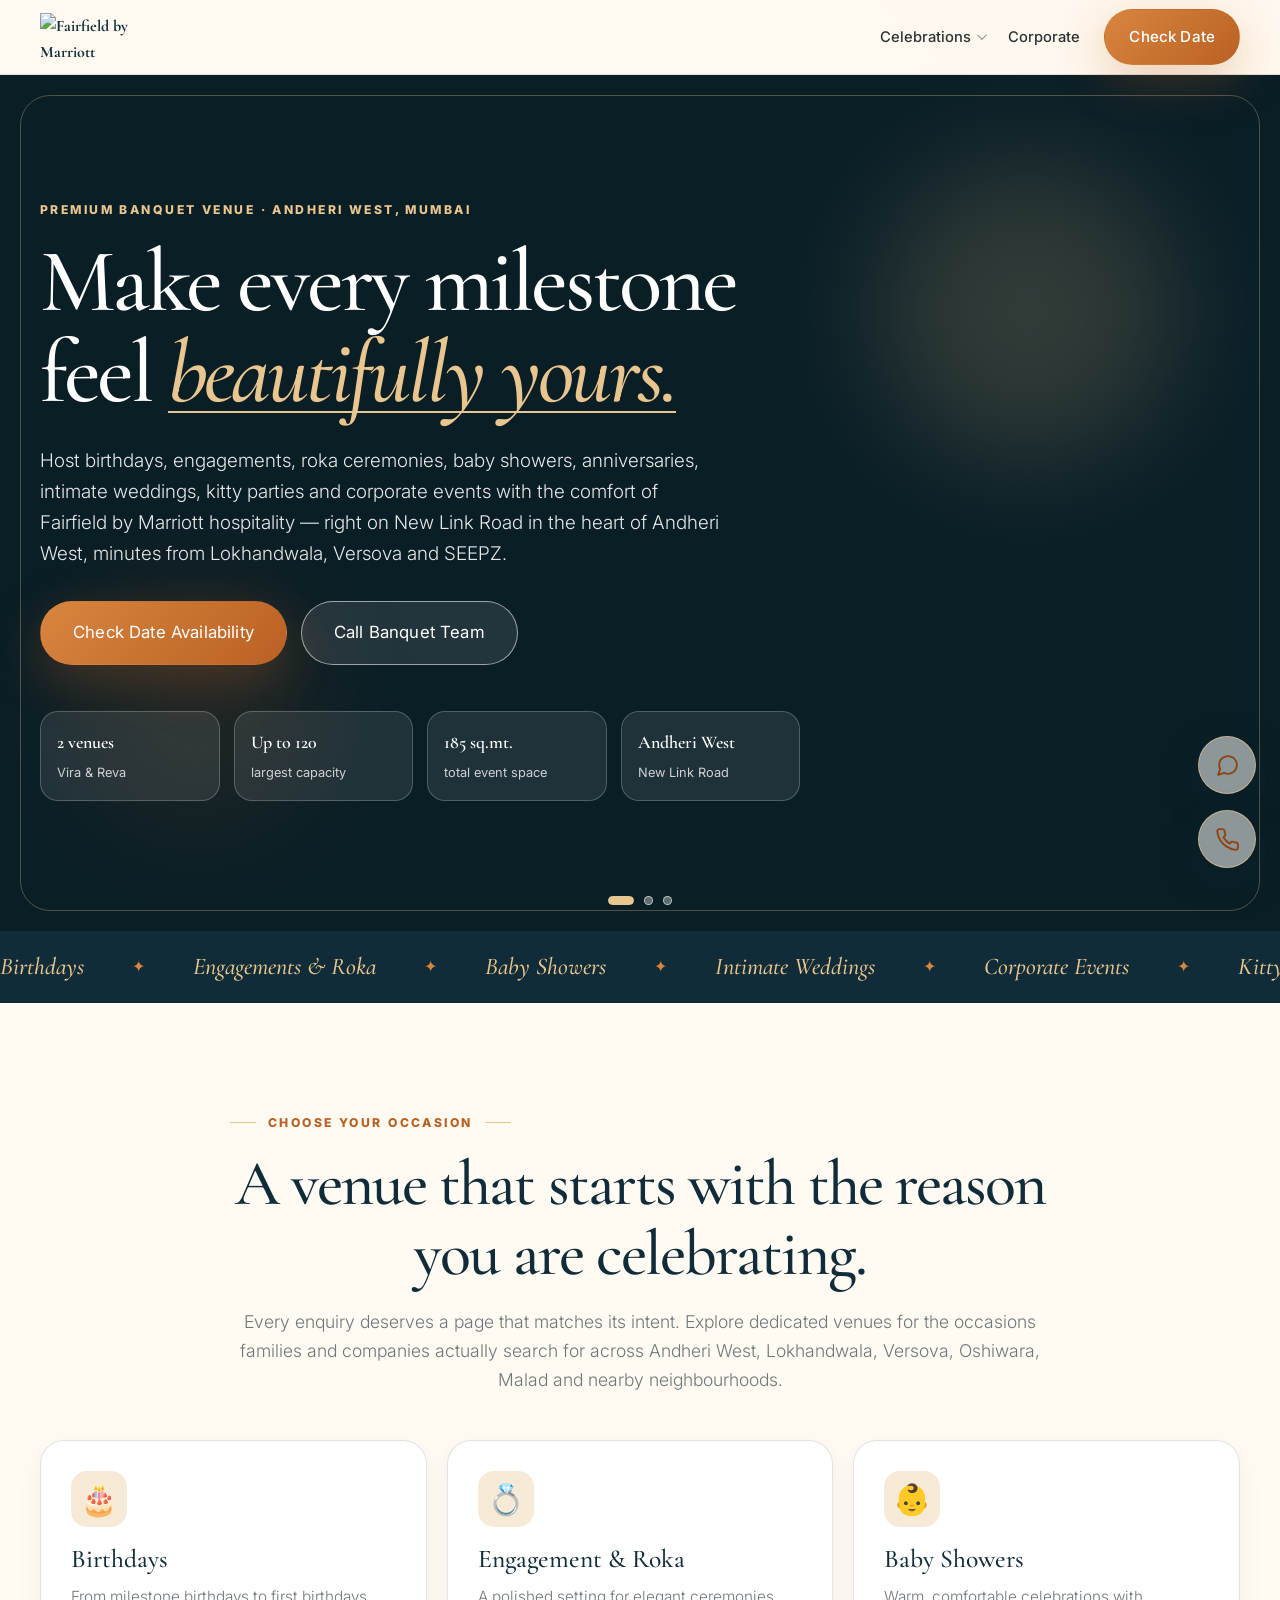
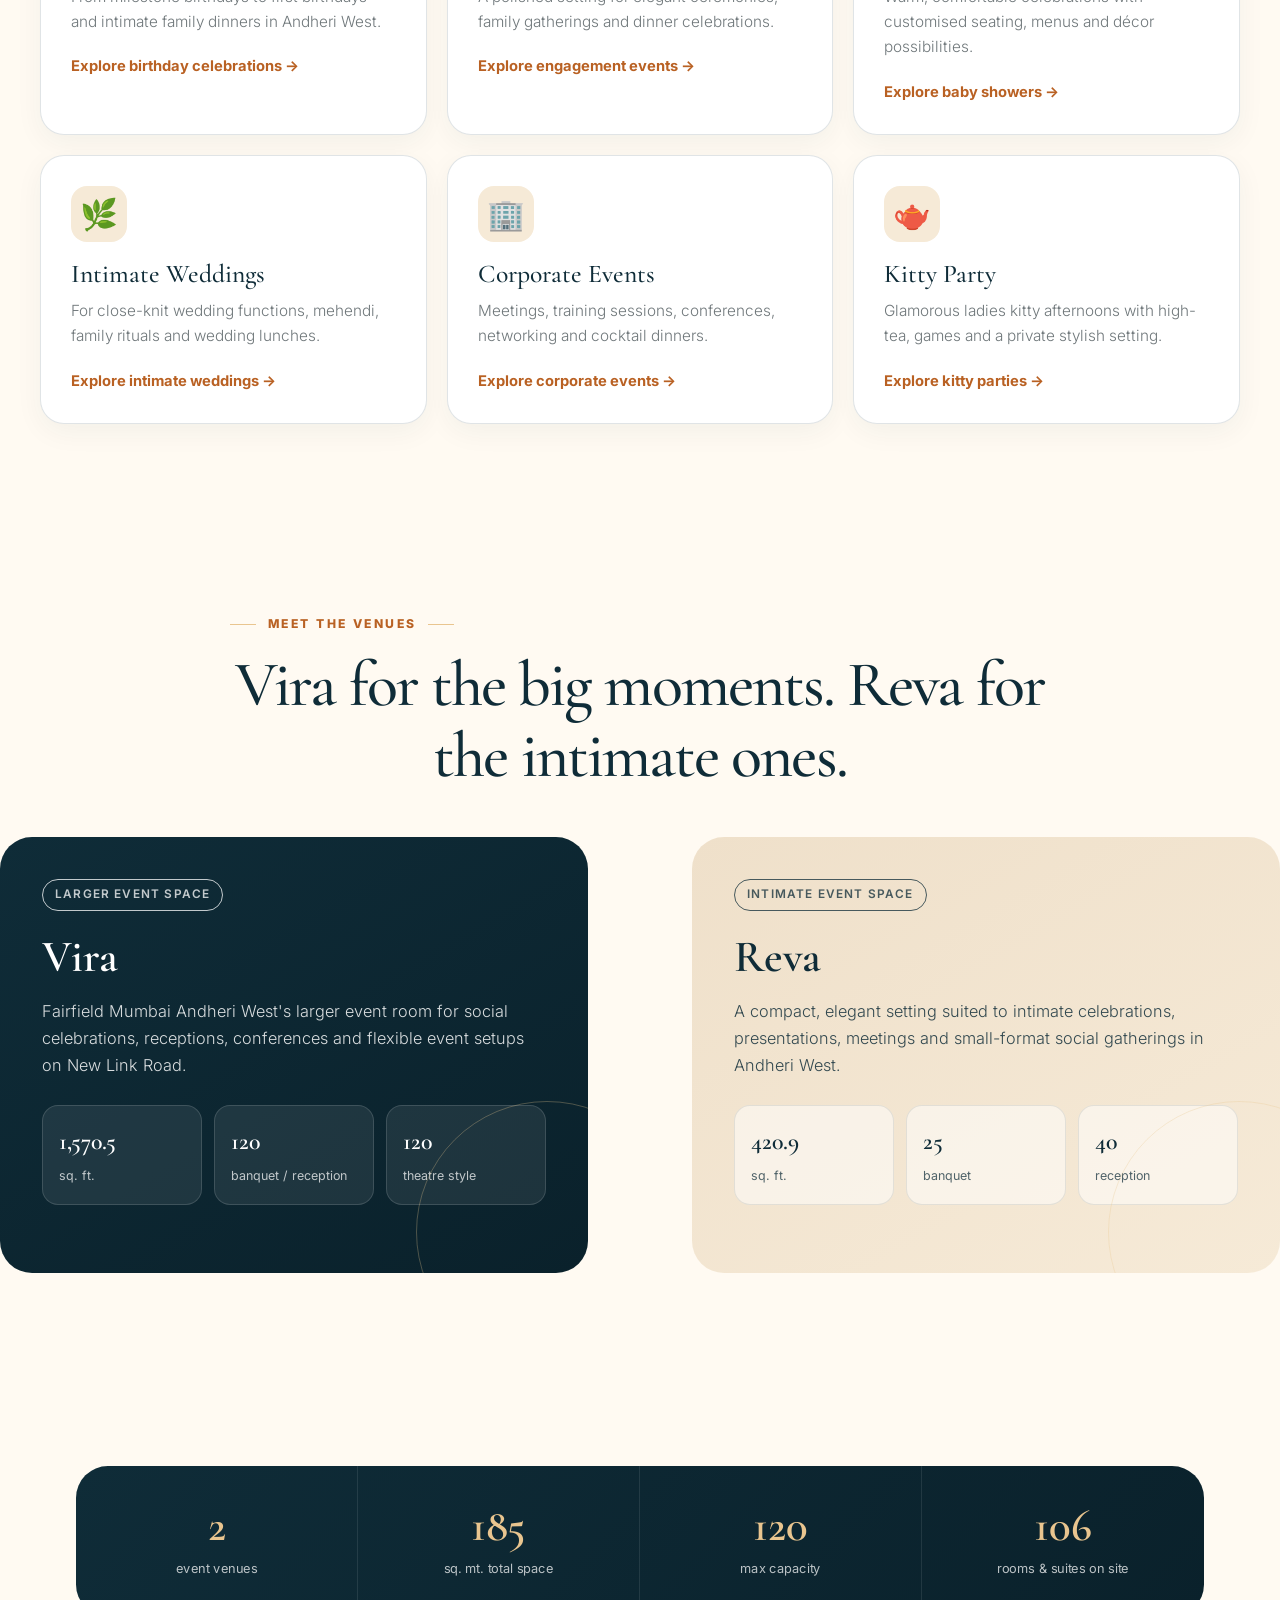
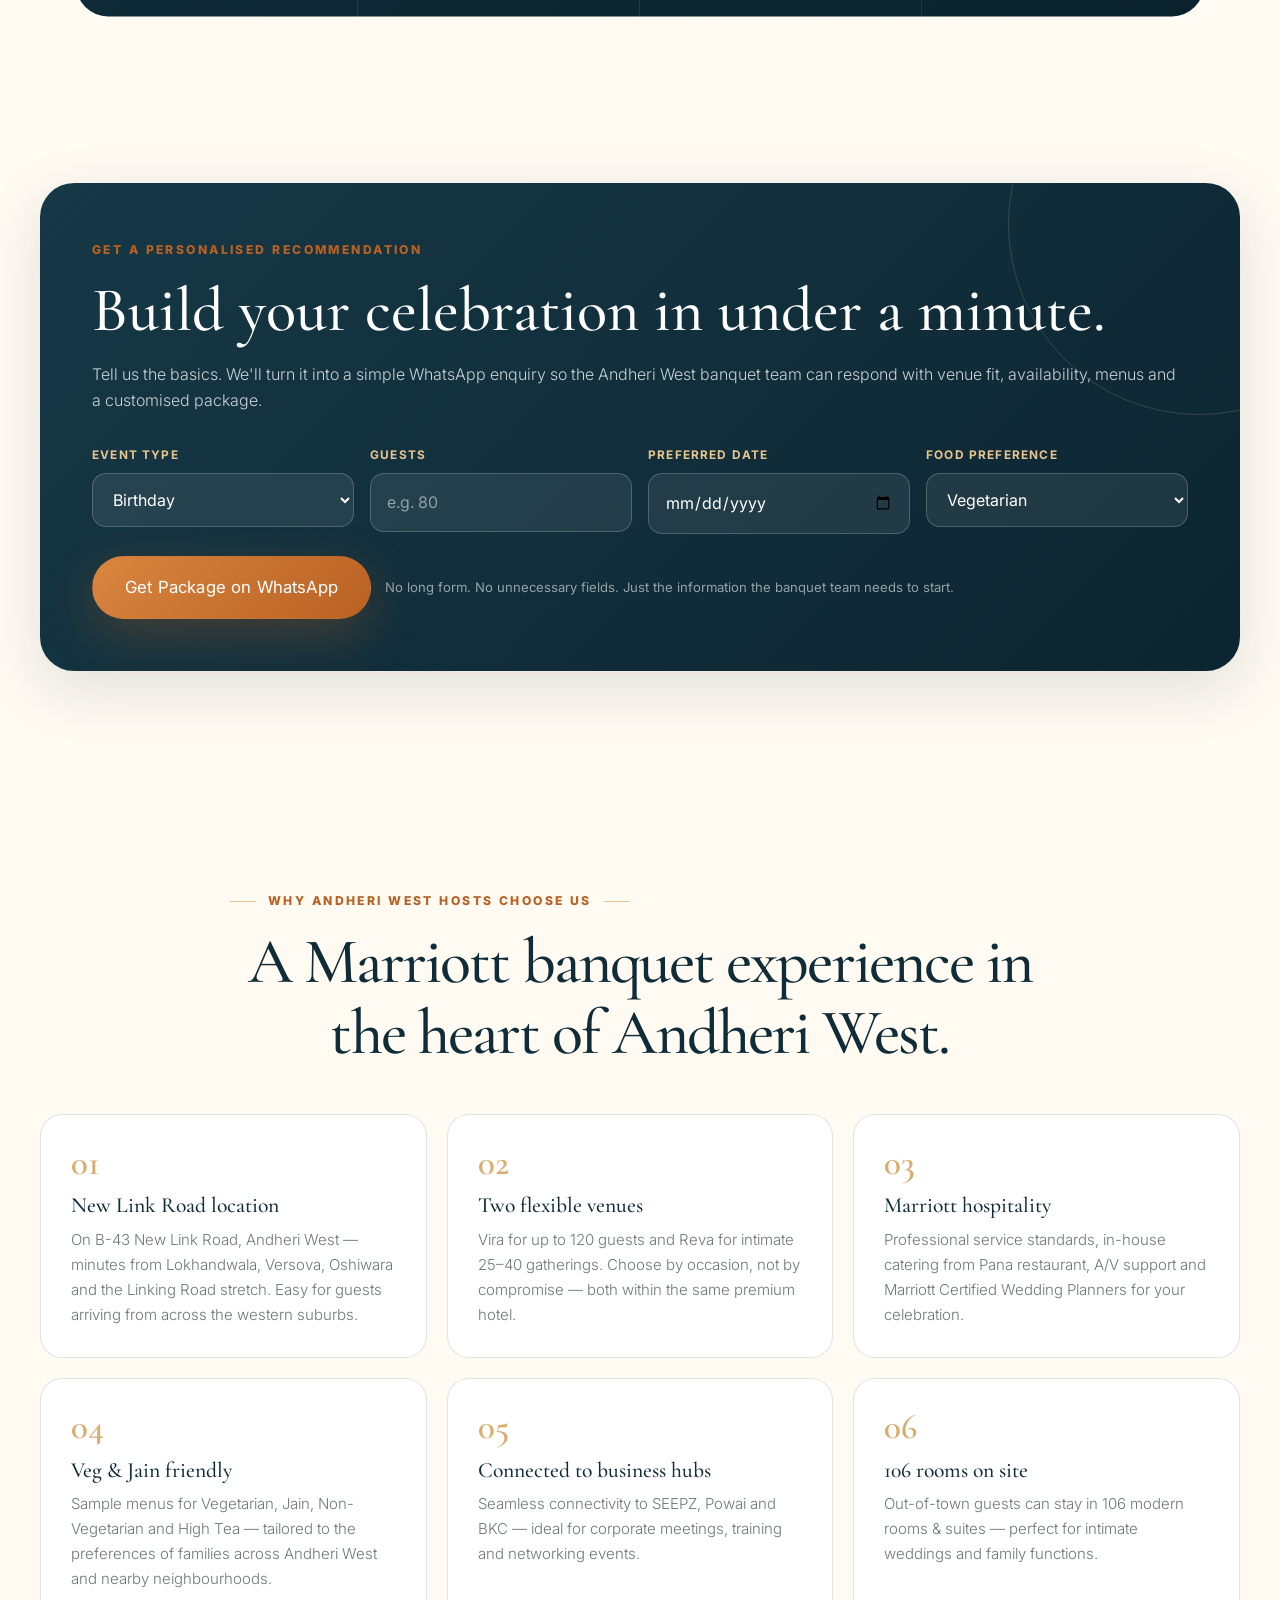
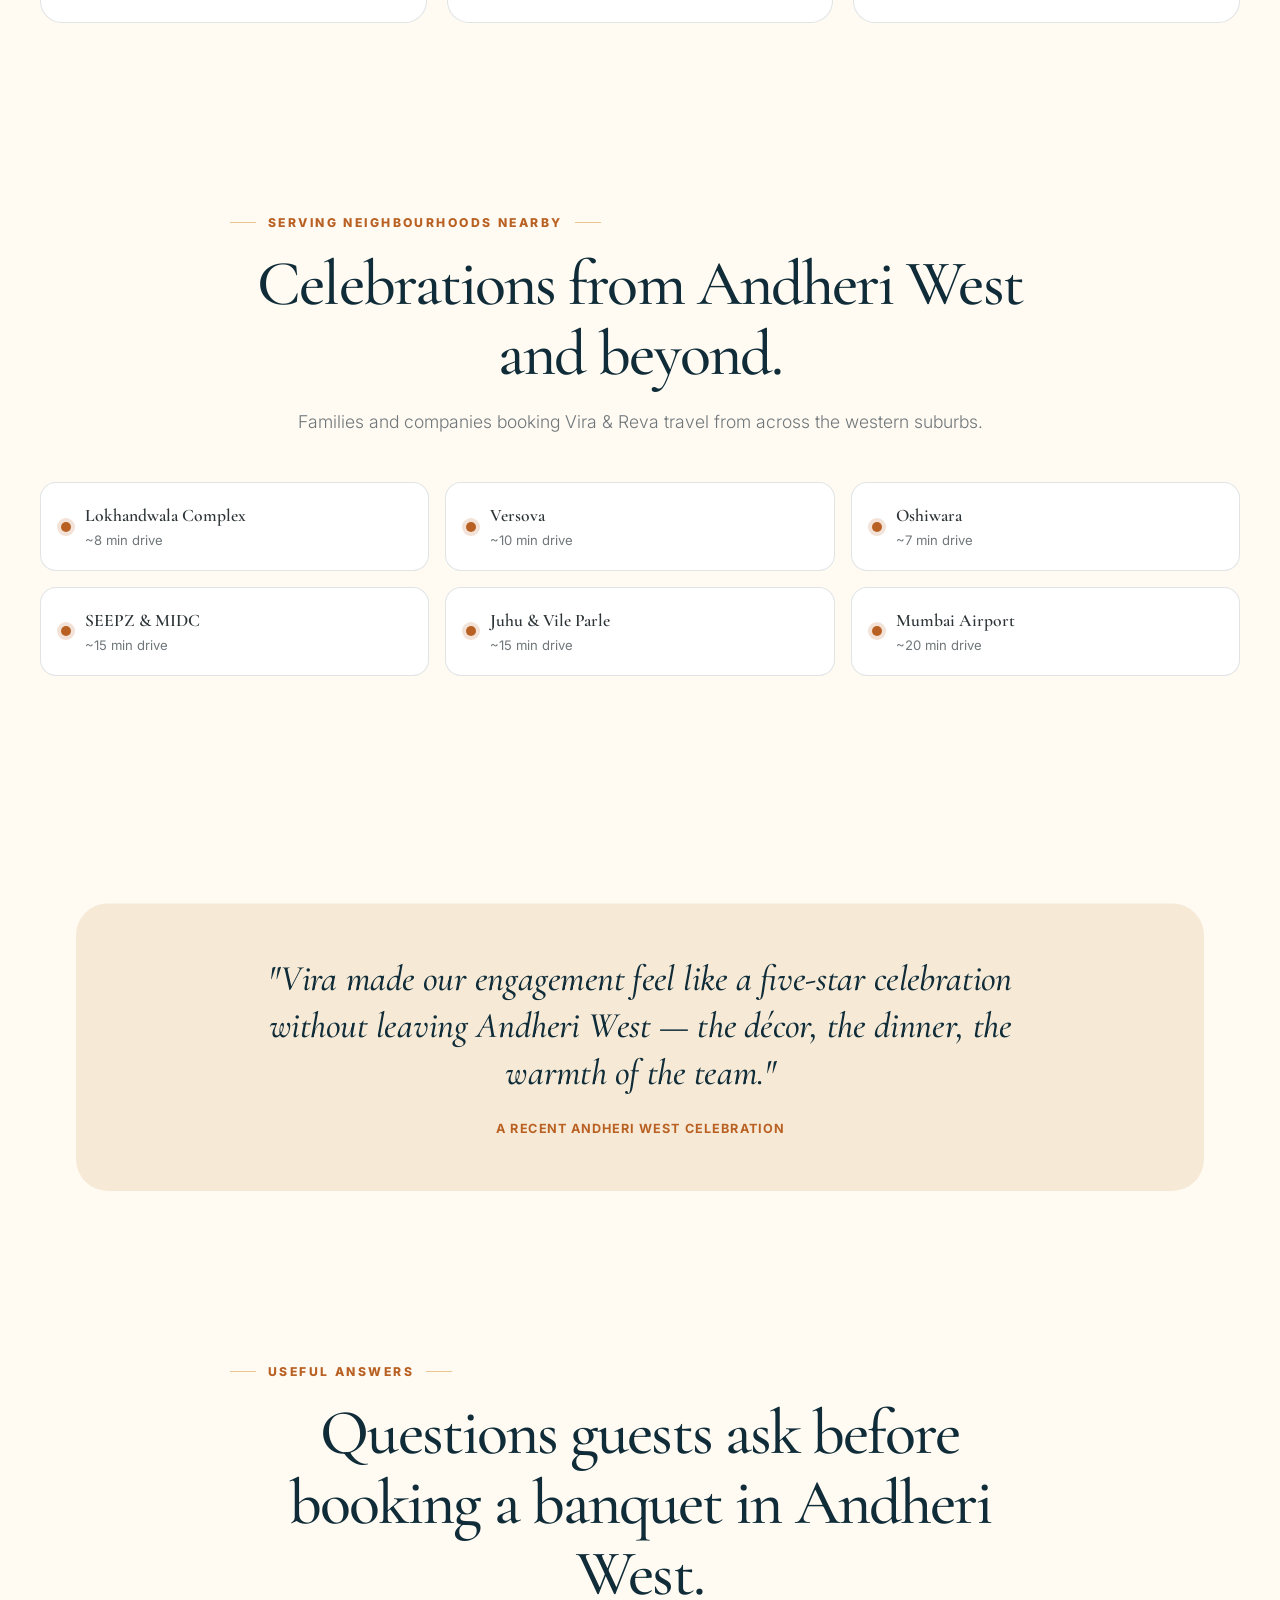
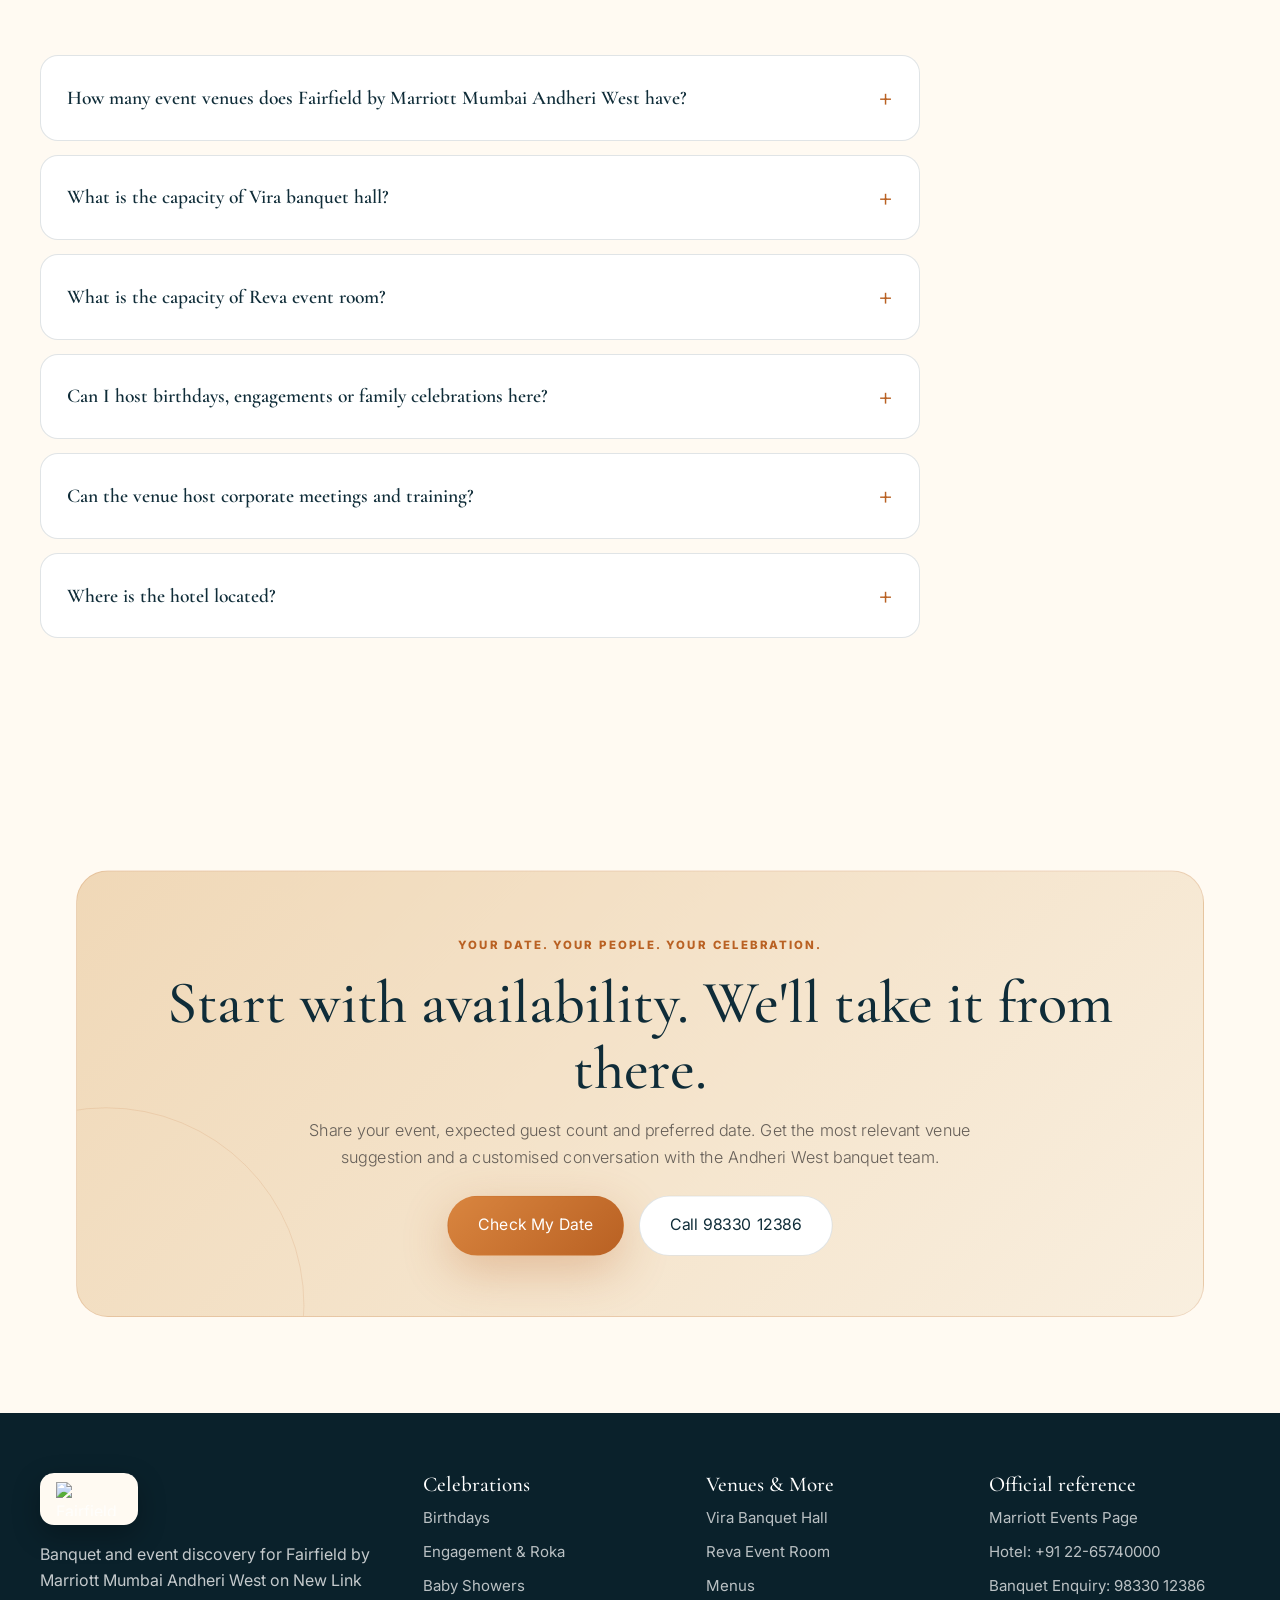
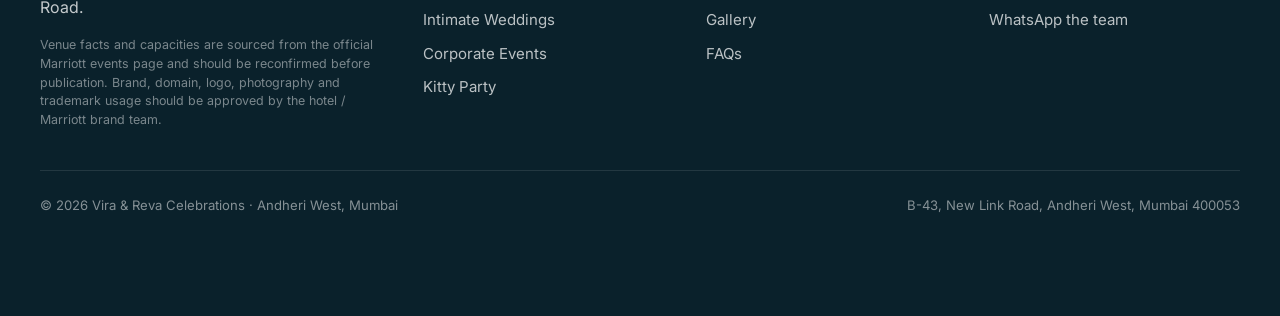
==== commit 46116ae2: "Add files via upload" ====
--- a/index.html
+++ b/index.html
@@ -37,9 +37,8 @@
 <script src="https://sites.super.myninja.ai/_assets/ninja-daytona-script.js"></script>
 </head>
 <body>
-<div class="topbar">Fairfield by Marriott Mumbai Andheri West &middot; <b>B-43, New Link Road, Andheri West, Mumbai 400053</b> &middot; Banquet Enquiry: 98330 12386</div>
 <nav class="nav"><div class="container nav-inner">
-  <a class="brand" href="index.html"><span class="brandmark">F</span><span><span class="brand-name">Vira &amp; Reva</span><small>Celebrations at Fairfield</small></span></a>
+  <a class="brand" href="index.html"><img class="brand-logo" src="https://cache.marriott.com/content/dam/marriott-digital/fi/global-property-shared/en_us/logo/assets/fi_logo_L.png" alt="Fairfield by Marriott Mumbai Andheri West logo" width="150" height="77"></a>
   <button class="nav-toggle" aria-label="Menu"><span></span><span></span><span></span></button>
   <div class="nav-links">
     <div class="nav-drop"><a href="#celebrations">Celebrations</a>
@@ -57,7 +56,14 @@
 </div></nav>
 
 <header class="hero">
+  <div class="hero-slider">
+    <div class="hero-slide" style="background-image:url('assets/img/FFM.png')"></div>
+    <div class="hero-slide" style="background-image:url('assets/img/FFA.jpeg')"></div>
+    <div class="hero-slide" style="background-image:url('assets/img/FFB.png')"></div>
+  </div>
+  <div class="hero-overlay"></div>
   <span class="hero-orb o1"></span><span class="hero-orb o2"></span>
+  <div class="hero-dots" aria-label="Hero image slide selector"></div>
   <div class="container"><div class="hero-content">
     <div class="kicker">Premium banquet venue &middot; Andheri West, Mumbai</div>
     <h1>Make every milestone feel <em>beautifully yours.</em></h1>
@@ -115,11 +121,7 @@
   <div class="builder-actions"><button class="btn btn-primary btn-lg" form="celebration-builder">Get Package on WhatsApp</button><span class="privacy">No long form. No unnecessary fields. Just the information the banquet team needs to start.</span></div>
 </div></div></section>
 
-<section class="section-sm"><div class="container"><div class="split">
-  <div class="reveal left"><div class="kicker">Food is part of the memory</div><h2 style="font-size:clamp(2.5rem,5vw,3.8rem);font-weight:500">Menus made easy to understand before the first call.</h2><p style="color:var(--muted);font-size:1.06rem;font-weight:300">Approved sample menus for Vegetarian, Jain, Non-Vegetarian, High Tea and Corporate events, crafted by the hotel's Pana restaurant. We explain the style of offering without publishing commercial terms the hotel prefers to keep customised for your date and guest count.</p>
-  <div class="checks"><div class="check"><span class="tick">✓</span><div><b>Veg &amp; Jain-friendly discovery</b><br><span>Important for local family celebrations and high-intent searches in Andheri West.</span></div></div><div class="check"><span class="tick">✓</span><div><b>Occasion-specific menus</b><br><span>Birthday, engagement, corporate, kitty and high-tea examples each get their own call-to-action.</span></div></div><div class="check"><span class="tick">✓</span><div><b>Custom quotation</b><br><span>Package depends on date, guest count, menu and event requirements.</span></div></div></div><a class="btn btn-ghost" style="margin-top:26px" href="#check-date">See Full Menus &amp; Packages →</a></div>
-  <div class="poster reveal right"><img src="assets/img/food-spread.jpg" alt="Banquet food spread and catering at Fairfield by Marriott Mumbai Andheri West"></div>
-</div></div></section>
+
 
 <section class="section"><div class="container"><div class="section-head center reveal"><div class="kicker ornament">Why Andheri West hosts choose us</div><h2>A Marriott banquet experience in the heart of Andheri West.</h2></div>
   <div class="why-grid">
@@ -143,6 +145,8 @@
   </div>
 </div></section>
 
+
+
 <section class="section"><div class="container"><div class="quote-band reveal scale"><blockquote>"Vira made our engagement feel like a five-star celebration without leaving Andheri West — the décor, the dinner, the warmth of the team."</blockquote><cite>A recent Andheri West celebration</cite></div></div></section>
 
 <section id="faq" class="section-sm"><div class="container"><div class="section-head center reveal"><div class="kicker ornament">Useful answers</div><h2>Questions guests ask before booking a banquet in Andheri West.</h2></div><div class="faq">
@@ -158,7 +162,7 @@
 </main>
 
 <footer class="footer"><div class="container"><div class="footer-grid">
-  <div><div class="footer-brand"><span class="brandmark">F</span><span><span class="brand-name">Vira &amp; Reva Celebrations</span><small>Celebrations at Fairfield</small></span></div><p>Banquet and event discovery for Fairfield by Marriott Mumbai Andheri West on New Link Road.</p><small>Venue facts and capacities are sourced from the official Marriott events page and should be reconfirmed before publication. Brand, domain, logo, photography and trademark usage should be approved by the hotel / Marriott brand team.</small></div>
+  <div><div class="footer-brand"><span class="brand-logo-wrap"><img class="brand-logo footer-logo" src="https://cache.marriott.com/content/dam/marriott-digital/fi/global-property-shared/en_us/logo/assets/fi_logo_L.png" alt="Fairfield by Marriott Mumbai Andheri West logo" width="140" height="72"></span></div><p>Banquet and event discovery for Fairfield by Marriott Mumbai Andheri West on New Link Road.</p><small>Venue facts and capacities are sourced from the official Marriott events page and should be reconfirmed before publication. Brand, domain, logo, photography and trademark usage should be approved by the hotel / Marriott brand team.</small></div>
   <div><h3>Celebrations</h3><a href="birthday-party-venue-andheri-west.html">Birthdays</a><a href="engagement-venue-andheri-west.html">Engagement &amp; Roka</a><a href="baby-shower-venue-andheri-west.html">Baby Showers</a><a href="intimate-wedding-venue-andheri-west.html">Intimate Weddings</a><a href="corporate-events-andheri-west.html">Corporate Events</a><a href="kitty-party-venue-andheri-west.html">Kitty Party</a></div>
   <div><h3>Venues &amp; More</h3><a href="#venues">Vira Banquet Hall</a><a href="#venues">Reva Event Room</a><a href="#check-date">Menus</a><a href="#check-date">Gallery</a><a href="#faq">FAQs</a></div>
   <div><h3>Official reference</h3><a href="https://www.marriott.com/en-us/hotels/bomff-fairfield-mumbai-andheri-west/events/" target="_blank" rel="noopener">Marriott Events Page</a><a href="tel:+912265740000">Hotel: +91 22-65740000</a><a href="tel:+919833012386">Banquet Enquiry: 98330 12386</a><a href="https://wa.me/919833012386" target="_blank" rel="noopener">WhatsApp the team</a></div>
@@ -167,5 +171,10 @@
 </div></footer>
 
 <div class="sticky-mobile"><a href="tel:+919833012386">Call</a><a class="wa" href="https://wa.me/919833012386" target="_blank" rel="noopener">WhatsApp</a><a class="book" href="#check-date">Check Date</a></div>
+<div class="float-actions">
+  <a class="float-btn wa" href="https://wa.me/919833012386?text=Hi%2C%20I%27d%20like%20to%20enquire%20about%20hosting%20an%20event%20at%20Vira%20%26%20Reva%2C%20Fairfield%20by%20Marriott%20Mumbai%20Andheri%20West." target="_blank" rel="noopener" aria-label="Chat with us on WhatsApp"><svg viewBox="0 0 24 24"><path d="M21 11.5a8.38 8.38 0 0 1-.9 3.8 8.5 8.5 0 0 1-7.6 4.7 8.38 8.38 0 0 1-3.8-.9L3 21l1.9-5.7a8.38 8.38 0 0 1-.9-3.8 8.5 8.5 0 0 1 4.7-7.6 8.38 8.38 0 0 1 3.8-.9h.5a8.48 8.48 0 0 1 8 8v.5z"></path></svg><span class="ftip">WhatsApp Us</span></a>
+  <a class="float-btn call" href="tel:+919833012386" aria-label="Call the banquet team"><svg viewBox="0 0 24 24"><path d="M22 16.92v3a2 2 0 0 1-2.18 2 19.79 19.79 0 0 1-8.63-3.07 19.5 19.5 0 0 1-6-6 19.79 19.79 0 0 1-3.07-8.67A2 2 0 0 1 4.11 2h3a2 2 0 0 1 2 1.72 12.84 12.84 0 0 0 .7 2.81 2 2 0 0 1-.45 2.11L8.09 9.91a16 16 0 0 0 6 6l1.27-1.27a2 2 0 0 1 2.11-.45 12.84 12.84 0 0 0 2.81.7A2 2 0 0 1 22 16.92z"></path></svg><span class="ftip">Call Now</span></a>
+</div>
+
 <script src="script.js"></script>
 </body></html>
--- a/styles.css
+++ b/styles.css
@@ -64,6 +64,9 @@
 .brand{display:flex;align-items:center;gap:13px;font-weight:700;color:var(--ink);font-family:var(--serif)}
 .brandmark{width:46px;height:46px;border-radius:50%;border:1.5px solid var(--champagne);display:grid;place-items:center;font-family:var(--serif);color:var(--copper);font-size:1.4rem;font-weight:600;background:radial-gradient(circle at 30% 30%,rgba(233,197,143,.25),transparent 70%);transition:transform .5s var(--ease)}
 .brand:hover .brandmark{transform:rotate(20deg) scale(1.05)}
+.brand-logo{height:48px;width:auto;display:block;transition:transform .45s var(--ease)}
+.brand:hover .brand-logo{transform:scale(1.04)}
+.brand-text{display:flex;flex-direction:column}
 .brand-name{font-size:1.32rem;line-height:1.05;font-weight:600;letter-spacing:.01em}
 .brand small{display:block;font-weight:500;color:var(--muted);font-size:.68rem;letter-spacing:.12em;text-transform:uppercase;font-family:var(--sans);margin-top:2px}
 .nav-links{display:flex;gap:24px;align-items:center;font-size:.92rem;font-weight:500}
@@ -98,8 +101,16 @@
 .btn-ghost:hover{background:var(--cream);transform:translateY(-2px)}
 .btn-lg{padding:17px 32px;font-size:1.05rem}
 
-.hero{min-height:88vh;position:relative;display:flex;align-items:center;overflow:hidden;background:linear-gradient(95deg,rgba(10,30,38,.95) 0%,rgba(10,30,38,.82) 42%,rgba(10,30,38,.30) 78%),url('assets/img/hero-banquet.jpg') center/cover no-repeat fixed}
-.hero:after{content:"";position:absolute;inset:20px;border:1px solid rgba(233,197,143,.32);border-radius:30px;pointer-events:none;animation:heroFrameIn 1.2s var(--ease) both}
+.hero{min-height:88vh;position:relative;display:flex;align-items:center;overflow:hidden;background:#0a1e26}
+.hero:after{content:"";position:absolute;inset:20px;border:1px solid rgba(233,197,143,.32);border-radius:30px;pointer-events:none;animation:heroFrameIn 1.2s var(--ease) both;z-index:3}
+
+.hero-slider{position:absolute;inset:0;z-index:0}
+.hero-slide{position:absolute;inset:0;background-size:cover;background-position:center;opacity:0;transition:opacity 1.8s var(--ease);animation:heroKenBurns 15s ease-in-out infinite}
+.hero-slide.active{opacity:1;z-index:1}
+.hero-overlay{position:absolute;inset:0;z-index:1;background:linear-gradient(95deg,rgba(10,30,38,.95) 0%,rgba(10,30,38,.82) 42%,rgba(10,30,38,.30) 78%)}
+.hero-dots{position:absolute;left:50%;bottom:26px;transform:translateX(-50%);z-index:4;display:flex;gap:10px}
+.hero-dots button{width:9px;height:9px;padding:0;border-radius:50%;border:1px solid rgba(255,255,255,.6);background:rgba(255,255,255,.35);cursor:pointer;transition:.3s var(--ease)}
+.hero-dots button.active{width:26px;border-radius:6px;background:var(--champagne);border-color:var(--champagne)}
 .hero-content{position:relative;z-index:2;max-width:760px;color:#fff;padding:120px 0 130px}
 .hero .kicker{color:var(--champagne)}
 .hero h1{color:#fff;font-size:clamp(3rem,7vw,6.4rem);font-weight:500;letter-spacing:-.035em;font-family:var(--serif);line-height:1.02}
@@ -118,7 +129,7 @@
 .hero-copy{animation-delay:.45s}
 .hero-actions{animation-delay:.6s}
 .hero-proof{animation-delay:.75s}
-.hero-orb{position:absolute;border-radius:50%;filter:blur(60px);opacity:.5;pointer-events:none;animation:floatOrb 14s ease-in-out infinite}
+.hero-orb{position:absolute;z-index:2;border-radius:50%;filter:blur(60px);opacity:.5;pointer-events:none;animation:floatOrb 14s ease-in-out infinite}
 .hero-orb.o1{width:300px;height:300px;background:rgba(233,197,143,.35);top:10%;right:8%}
 .hero-orb.o2{width:240px;height:240px;background:rgba(185,97,35,.25);bottom:12%;left:6%;animation-delay:-5s}
 
@@ -239,13 +250,29 @@
 .footer a{display:block;margin:9px 0;color:rgba(255,255,255,.72);font-size:.94rem;transition:.25s var(--ease)}
 .footer a:hover{color:var(--champagne);transform:translateX(4px)}
 .footer small{color:rgba(255,255,255,.46);font-size:.78rem;line-height:1.5;display:block;margin-top:14px}
-.footer-brand{display:flex;align-items:center;gap:12px;margin-bottom:14px}
+.footer-brand{display:flex;align-items:center;gap:14px;margin-bottom:14px}
 .footer-brand .brandmark{background:rgba(233,197,143,.12)}
 .footer-brand .brand-name{color:#fff}
 .footer-brand small{color:rgba(255,255,255,.6)}
+.brand-logo-wrap{background:#fffaf2;border-radius:14px;padding:9px 16px;display:inline-flex;align-items:center;box-shadow:0 10px 28px rgba(0,0,0,.28);flex:0 0 auto}
+.footer-logo{height:34px}
 .footer-bottom{margin-top:40px;padding-top:24px;border-top:1px solid rgba(255,255,255,.10);font-size:.82rem;color:rgba(255,255,255,.5);display:flex;justify-content:space-between;flex-wrap:wrap;gap:10px}
 
 .sticky-mobile{display:none}
+
+.float-actions{position:fixed;right:24px;bottom:32px;z-index:150;display:flex;flex-direction:column;gap:16px}
+.float-btn{position:relative;width:58px;height:58px;border-radius:50%;display:grid;place-items:center;color:var(--copper-dark);background:rgba(255,250,242,.55);border:1px solid rgba(233,197,143,.6);backdrop-filter:blur(18px) saturate(1.7);-webkit-backdrop-filter:blur(18px) saturate(1.7);box-shadow:0 14px 38px rgba(15,44,56,.22);transition:.35s var(--ease)}
+.float-btn svg{width:25px;height:25px;fill:none;stroke:currentColor;stroke-width:1.8;stroke-linecap:round;stroke-linejoin:round}
+.float-btn:hover{transform:translateY(-5px) scale(1.06);background:rgba(255,250,242,.8);box-shadow:0 18px 48px rgba(15,44,56,.3);border-color:var(--champagne)}
+.float-btn:active{transform:translateY(-1px) scale(.98)}
+.float-btn .ftip{position:absolute;right:calc(100% + 14px);top:50%;transform:translateY(-50%) translateX(6px);background:var(--ink);color:#fff;padding:7px 14px;border-radius:10px;font-size:.78rem;font-weight:600;letter-spacing:.01em;white-space:nowrap;opacity:0;visibility:hidden;transition:.25s var(--ease);box-shadow:var(--shadow-sm)}
+.float-btn:hover .ftip{opacity:1;visibility:visible;transform:translateY(-50%) translateX(0)}
+@media(max-width:640px){
+  .float-actions{right:16px;bottom:98px;gap:12px}
+  .float-btn{width:50px;height:50px}
+  .float-btn svg{width:22px;height:22px}
+  .float-btn .ftip{display:none}
+}
 
 .reveal{opacity:0;transform:translateY(36px);transition:opacity .9s var(--ease),transform .9s var(--ease)}
 .reveal.in{opacity:1;transform:none}
@@ -343,6 +370,7 @@
 @keyframes underline{from{transform:scaleX(0)}to{transform:scaleX(1)}}
 @keyframes heroFrameIn{from{opacity:0;transform:scale(.98)}to{opacity:1;transform:none}}
 @keyframes floatOrb{0%,100%{transform:translate(0,0)}50%{transform:translate(20px,-26px)}}
+@keyframes heroKenBurns{0%{transform:scale(1.02)}50%{transform:scale(1.1)}100%{transform:scale(1.02)}}
 @keyframes marquee{from{transform:translateX(0)}to{transform:translateX(-50%)}}
 @keyframes shimmer{0%{background-position:-200% 0}100%{background-position:200% 0}}
 
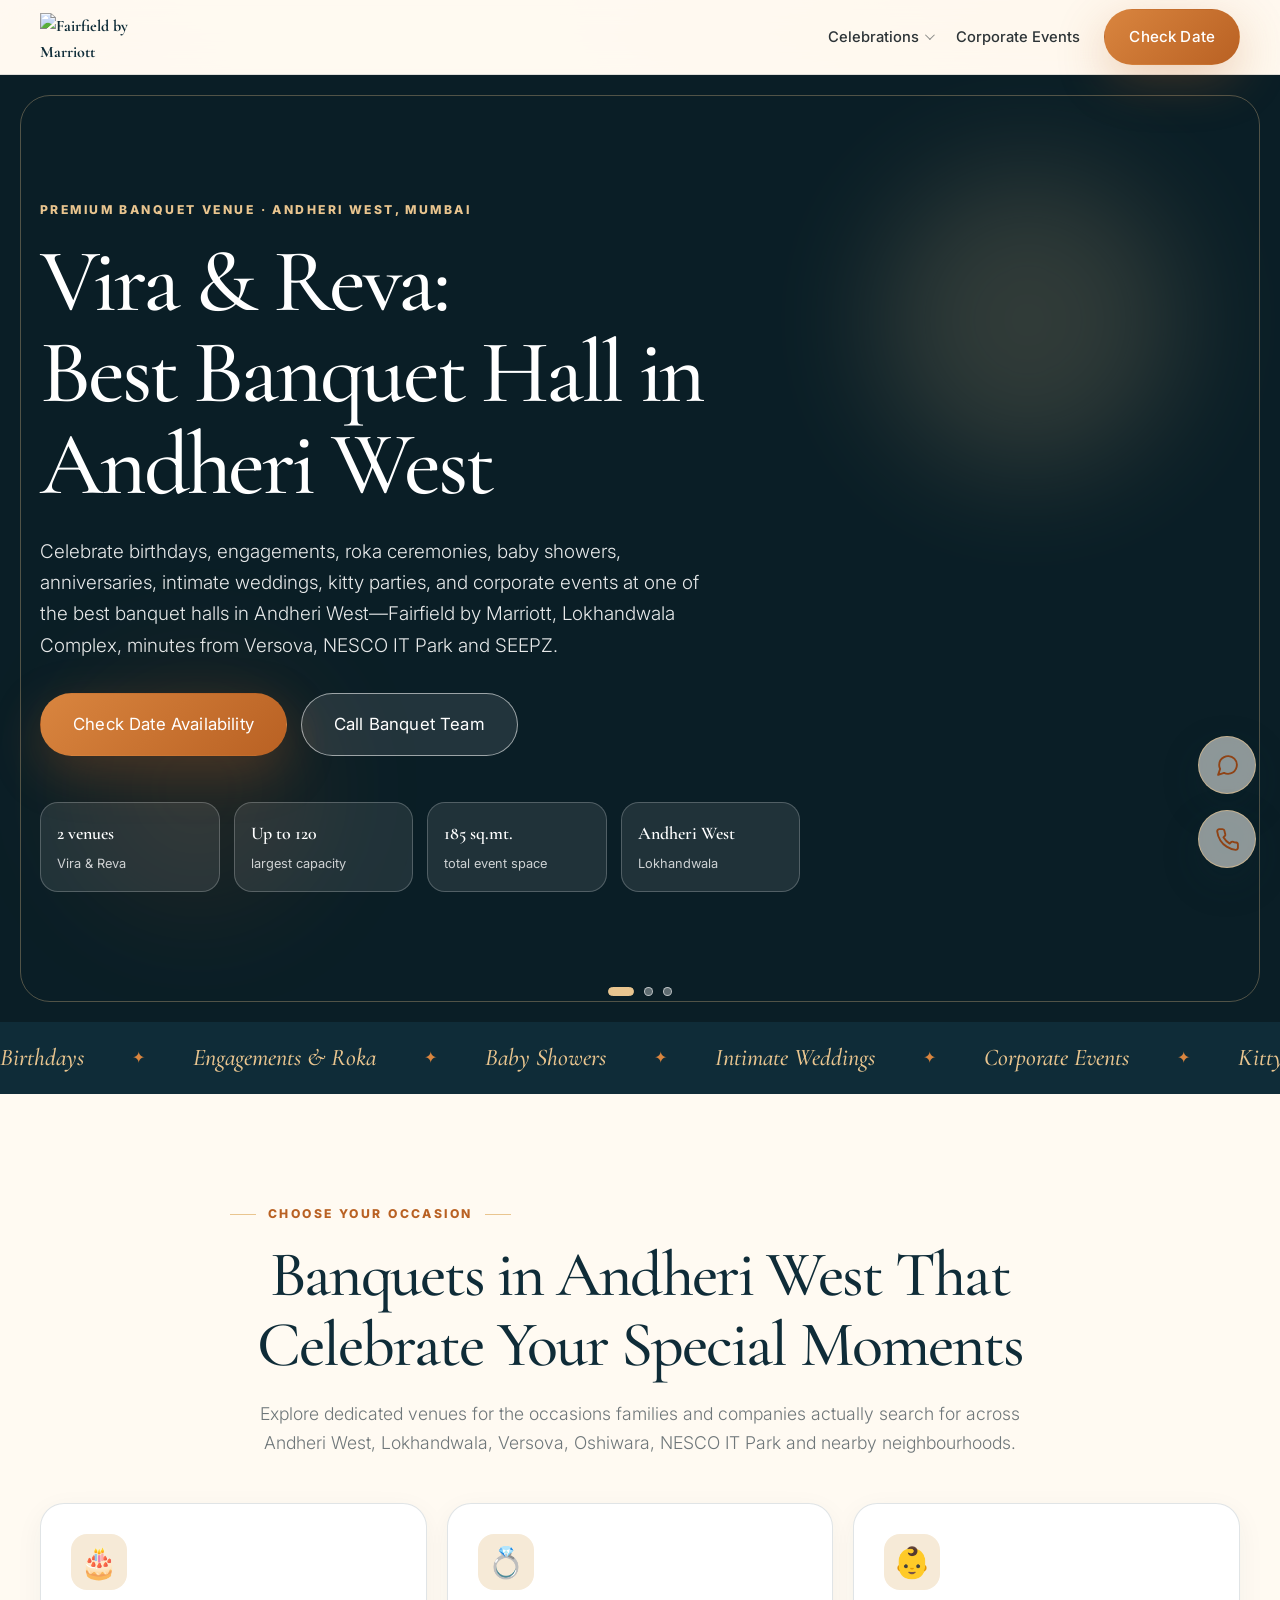
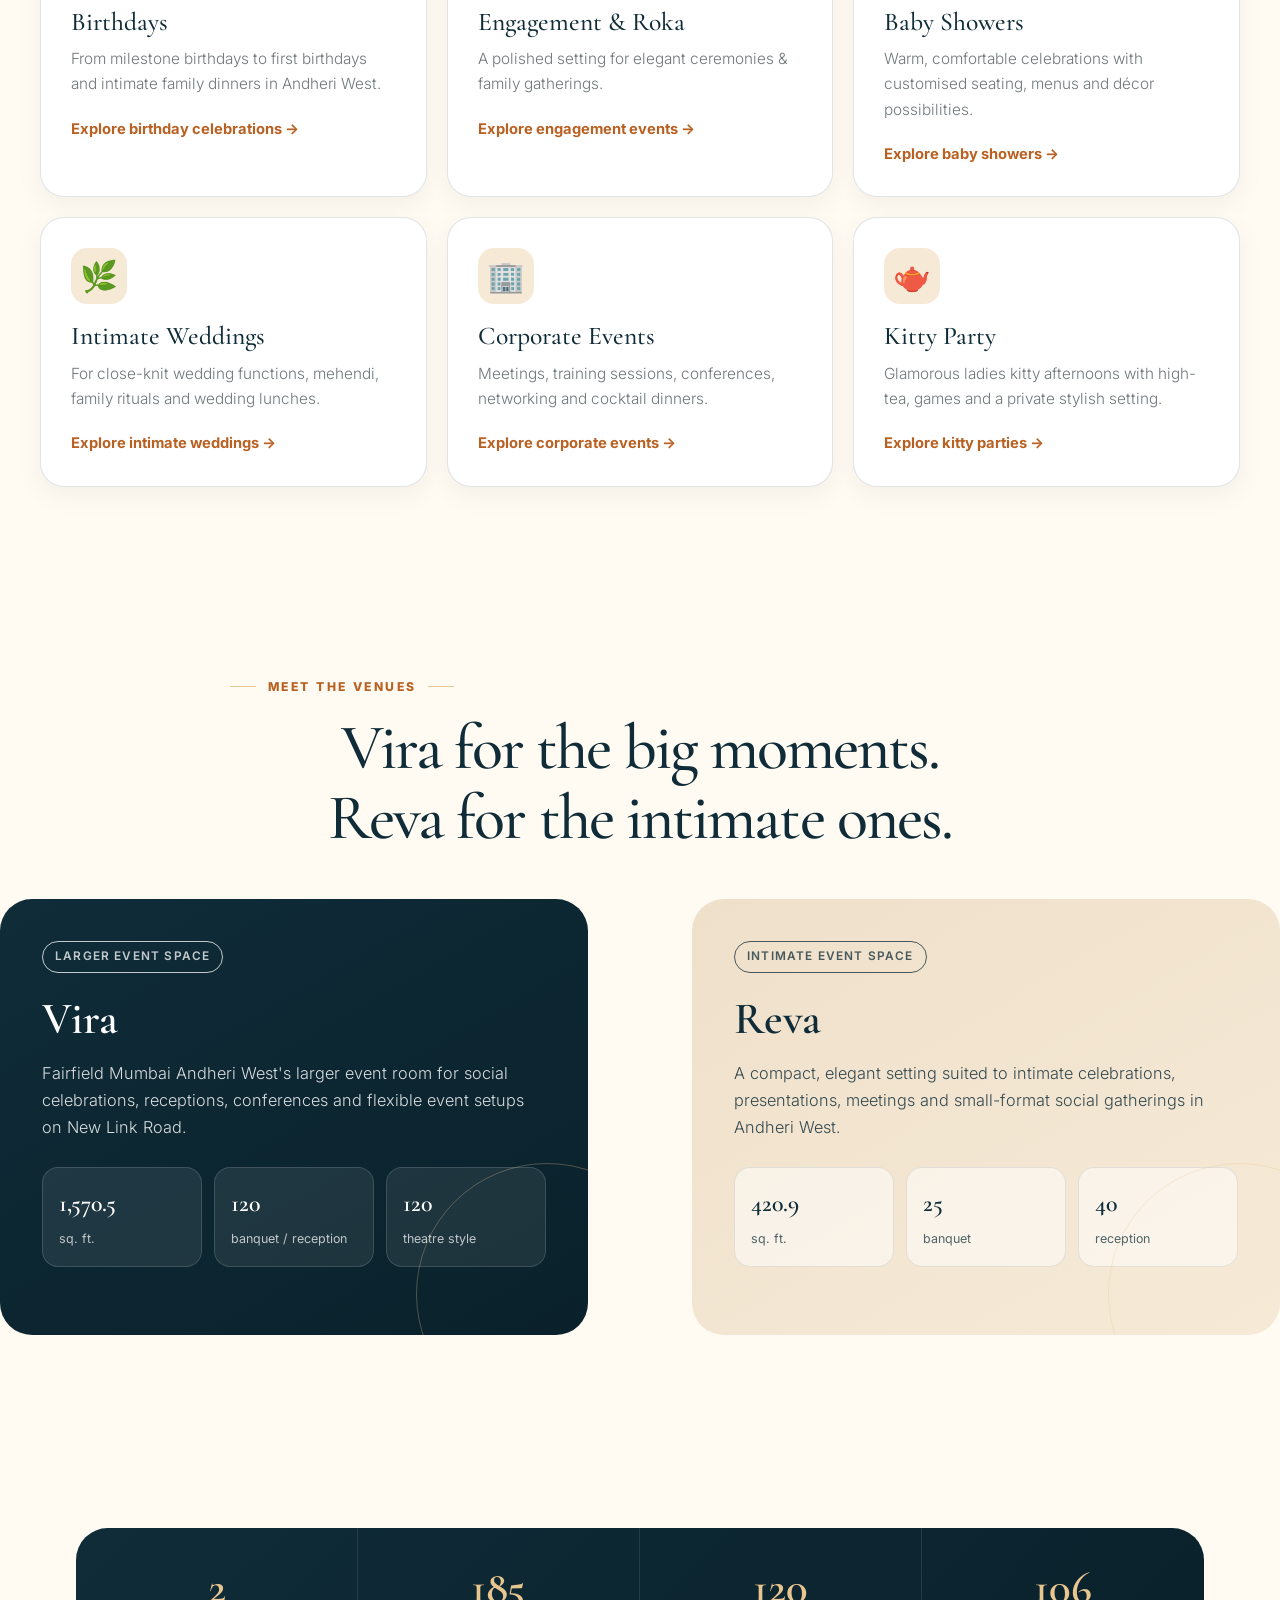
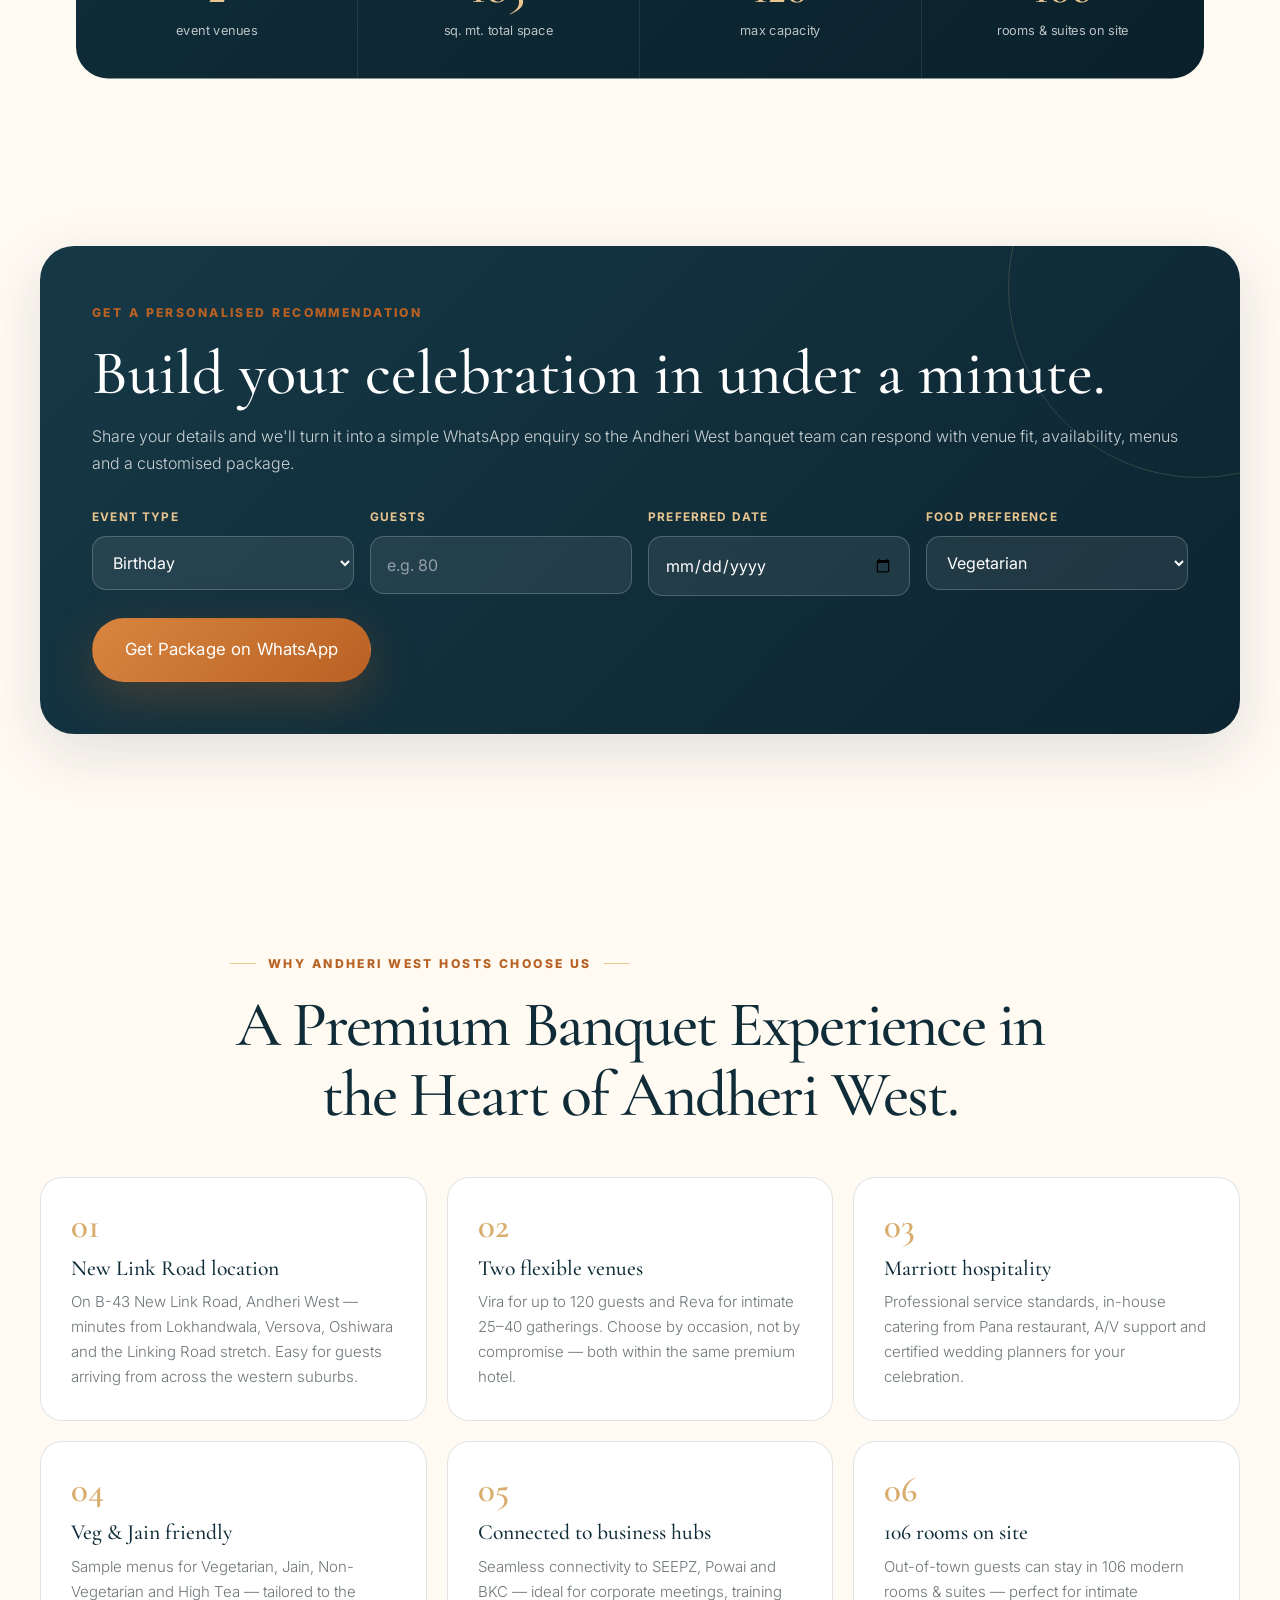
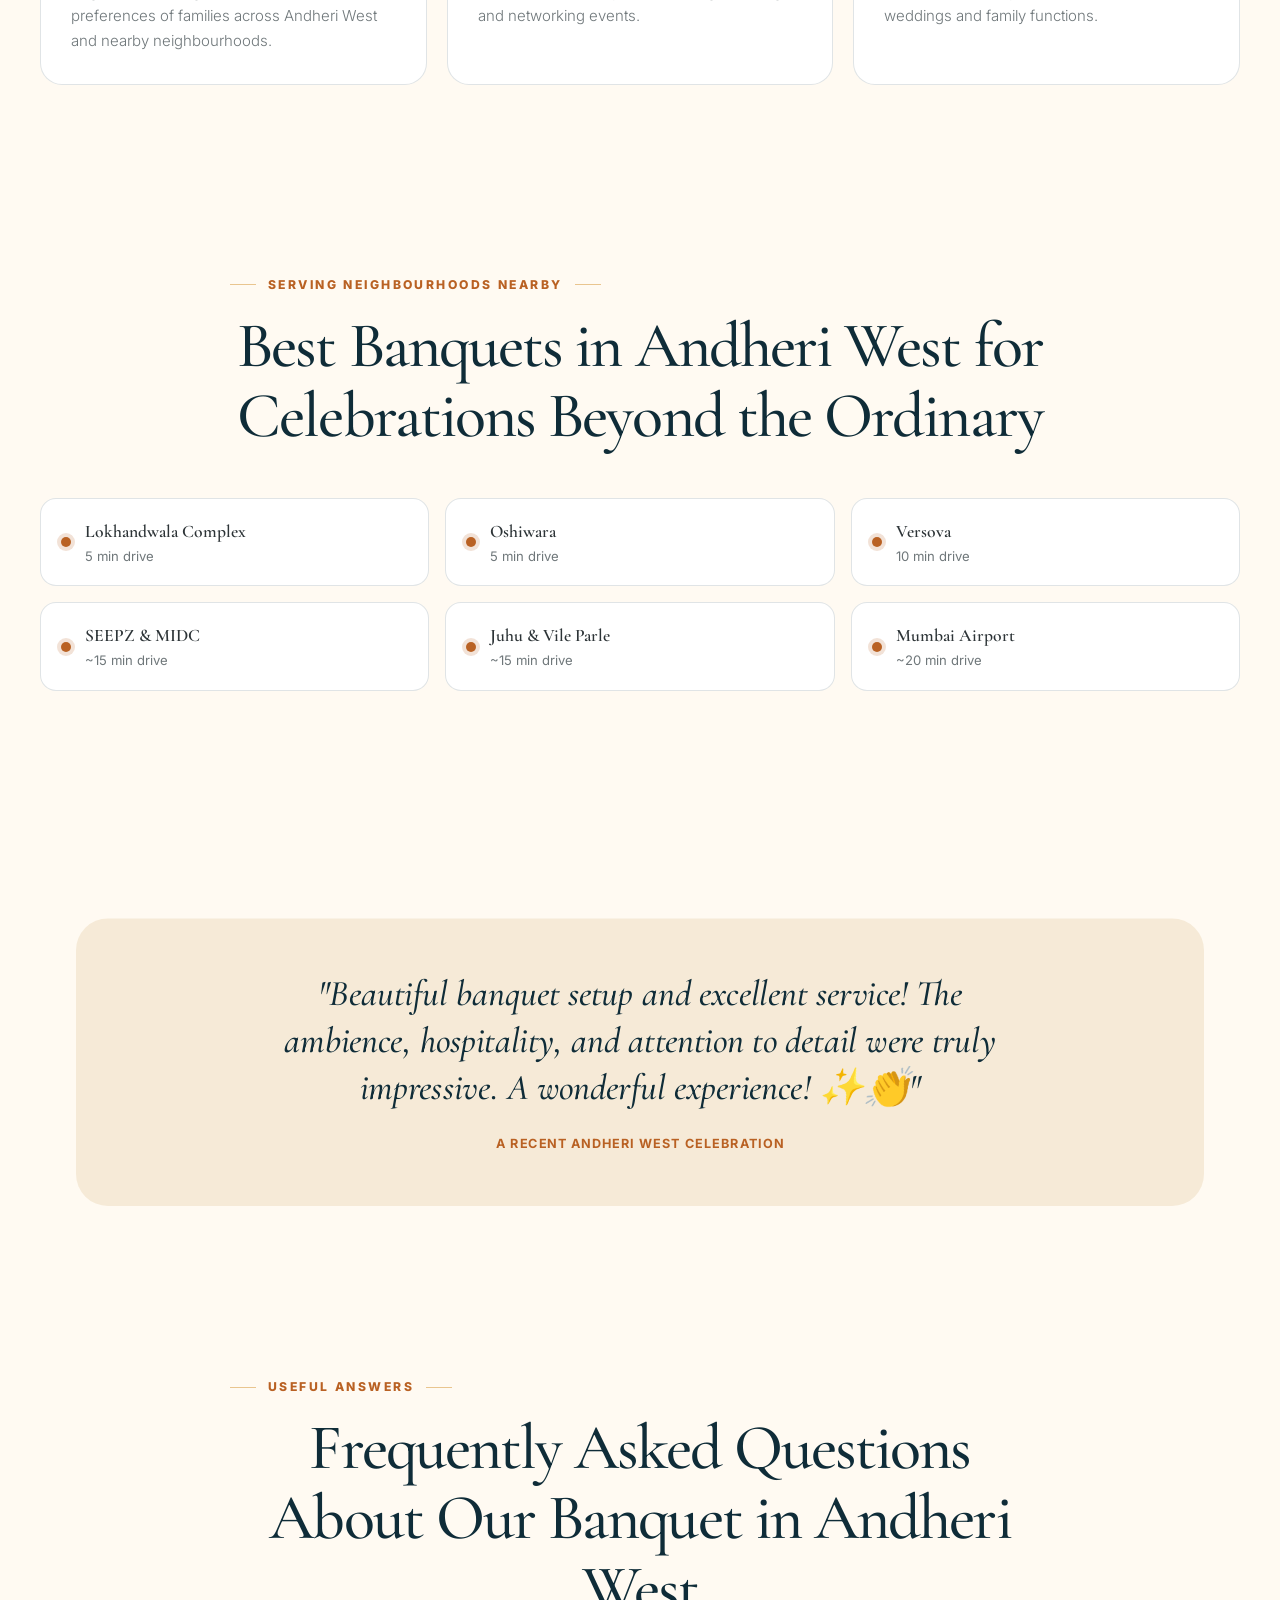
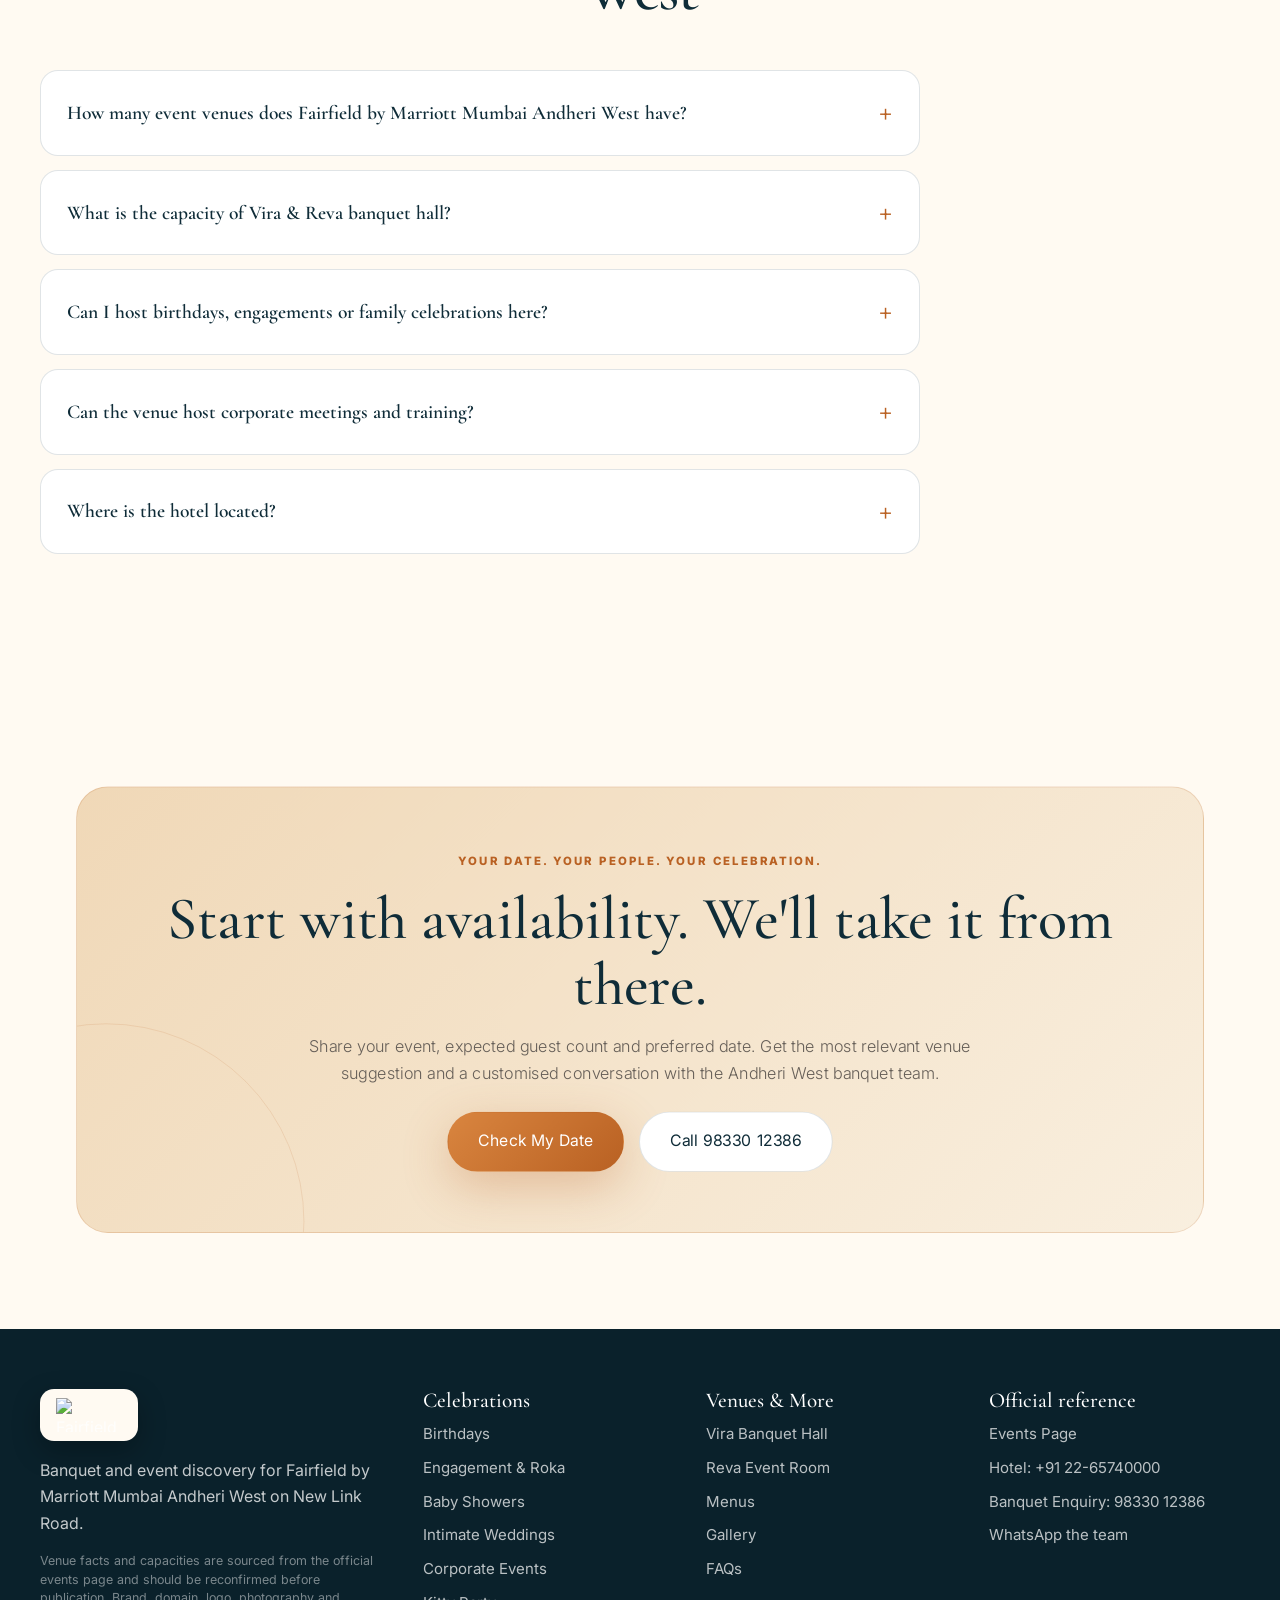
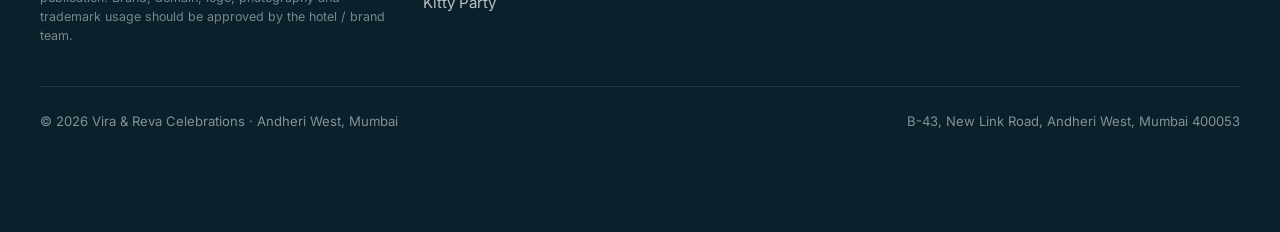
==== commit 8ea5c3d4: "Add files via upload" ====
--- a/index.html
+++ b/index.html
@@ -3,8 +3,8 @@
 <head>
 <meta charset="utf-8">
 <meta name="viewport" content="width=device-width,initial-scale=1">
-<title>Banquet Hall in Andheri West | Vira &amp; Reva at Fairfield by Marriott Mumbai</title>
-<meta name="description" content="Premium banquet hall in Andheri West for birthdays, engagements, roka, baby showers, intimate weddings, corporate events &amp; kitty parties at Fairfield by Marriott Mumbai, New Link Road. Vira &amp; Reva venues up to 120 guests. Check availability today.">
+<title>Banquet Halls in Andheri West | Vira &amp; Reva Banquets, Fairfield by Marriott Mumbai</title>
+<meta name="description" content="Banquet halls in Andheri West at Vira &amp; Reva Banquets, Fairfield by Marriott Mumbai. Flexible venues for weddings, corporate events &amp; celebrations. Enquire now!">
 <meta name="keywords" content="banquet hall Andheri West, party hall Andheri West, birthday party venue Andheri West, engagement venue Andheri West, roka ceremony venue Mumbai, baby shower venue Andheri West, intimate wedding venue Andheri West, corporate event venue Andheri West, kitty party venue Andheri West, Fairfield by Marriott Mumbai banquet, New Link Road banquet hall, party hall near Lokhandwala, Vira Reva banquet">
 <meta name="robots" content="index,follow,max-image-preview:large,max-snippet:-1,max-video-preview:-1">
 <meta name="geo.region" content="IN-MH">
@@ -12,8 +12,8 @@
 <meta name="geo.position" content="19.138959;72.832058">
 <meta name="ICBM" content="19.138959, 72.832058">
 <link rel="canonical" href="https://YOUR-DOMAIN.com/">
-<meta property="og:title" content="Banquet Hall in Andheri West | Vira & Reva at Fairfield by Marriott">
-<meta property="og:description" content="Premium banquet venues in Andheri West for birthdays, engagements, baby showers, intimate weddings, corporate events & kitty parties. New Link Road, Mumbai.">
+<meta property="og:title" content="Banquet Halls in Andheri West | Vira & Reva Banquets, Fairfield by Marriott">
+<meta property="og:description" content="Banquet halls in Andheri West at Vira & Reva Banquets, Fairfield by Marriott Mumbai. Flexible venues for weddings, corporate events & celebrations. Enquire now!">
 <meta property="og:type" content="website">
 <meta property="og:locale" content="en_IN">
 <meta property="og:image" content="assets/img/hero-banquet.jpg">
@@ -25,7 +25,7 @@
   "@graph":[
     {"@type":"WebSite","@id":"https://YOUR-DOMAIN.com/#website","url":"https://YOUR-DOMAIN.com/","name":"Vira & Reva Celebrations at Fairfield by Marriott Mumbai Andheri West","inLanguage":"en-IN"},
     {"@type":"Hotel","@id":"https://YOUR-DOMAIN.com/#hotel","name":"Fairfield by Marriott Mumbai Andheri West","url":"https://www.marriott.com/en-us/hotels/bomff-fairfield-mumbai-andheri-west/overview/","telephone":"+91 22-65740000","priceRange":"$$","address":{"@type":"PostalAddress","streetAddress":"B-43, New Link Rd, Andheri West","addressLocality":"Mumbai","addressRegion":"Maharashtra","postalCode":"400053","addressCountry":"IN"},"geo":{"@type":"GeoCoordinates","latitude":19.138959,"longitude":72.832058},"sameAs":["https://www.marriott.com/en-us/hotels/bomff-fairfield-mumbai-andheri-west/events/"]},
-    {"@type":"WebPage","@id":"https://YOUR-DOMAIN.com/#webpage","url":"https://YOUR-DOMAIN.com/","name":"Banquet Hall in Andheri West | Vira & Reva at Fairfield by Marriott","isPartOf":{"@id":"https://YOUR-DOMAIN.com/#website"},"about":{"@id":"https://YOUR-DOMAIN.com/#hotel"},"dateModified":"2026-09-04","inLanguage":"en-IN"},
+    {"@type":"WebPage","@id":"https://YOUR-DOMAIN.com/#webpage","url":"https://YOUR-DOMAIN.com/","name":"Banquet Halls in Andheri West | Vira & Reva Banquets, Fairfield by Marriott","isPartOf":{"@id":"https://YOUR-DOMAIN.com/#website"},"about":{"@id":"https://YOUR-DOMAIN.com/#hotel"},"dateModified":"2026-09-04","inLanguage":"en-IN"},
     {"@type":"FAQPage","@id":"https://YOUR-DOMAIN.com/#faqpage","mainEntity":[
       {"@type":"Question","name":"How many event venues does Fairfield by Marriott Mumbai Andheri West have?","acceptedAnswer":{"@type":"Answer","text":"The hotel has two event rooms — Vira and Reva — totalling 185 sq. mt. of event space on New Link Road, Andheri West."}},
       {"@type":"Question","name":"What is the capacity of Vira banquet hall?","acceptedAnswer":{"@type":"Answer","text":"Vira hosts up to 120 guests in banquet, reception and theatre-style setups across 1,570.5 sq. ft. (145.9 sq. mt.)."}},
@@ -47,17 +47,16 @@
         <a href="engagement-venue-andheri-west.html">Engagement &amp; Roka</a>
         <a href="baby-shower-venue-andheri-west.html">Baby Showers</a>
         <a href="intimate-wedding-venue-andheri-west.html">Intimate Weddings</a>
-        <a href="corporate-events-andheri-west.html">Corporate Events</a>
         <a href="kitty-party-venue-andheri-west.html">Kitty Party</a>
         </div>
     </div>
-    <a href="corporate-events-andheri-west.html">Corporate</a><a class="btn btn-primary" href="#check-date">Check Date</a>
+    <a href="corporate-events-andheri-west.html">Corporate Events</a><a class="btn btn-primary" href="#check-date">Check Date</a>
   </div>
 </div></nav>
 
 <header class="hero">
   <div class="hero-slider">
-    <div class="hero-slide" style="background-image:url('assets/img/FFM.png')"></div>
+    <div class="hero-slide" style="background-image:url('assets/img/FFA.jpeg')"></div>
     <div class="hero-slide" style="background-image:url('assets/img/FFA.jpeg')"></div>
     <div class="hero-slide" style="background-image:url('assets/img/FFB.png')"></div>
   </div>
@@ -66,10 +65,10 @@
   <div class="hero-dots" aria-label="Hero image slide selector"></div>
   <div class="container"><div class="hero-content">
     <div class="kicker">Premium banquet venue &middot; Andheri West, Mumbai</div>
-    <h1>Make every milestone feel <em>beautifully yours.</em></h1>
-    <p class="hero-copy">Host birthdays, engagements, roka ceremonies, baby showers, anniversaries, intimate weddings, kitty parties and corporate events with the comfort of Fairfield by Marriott hospitality — right on New Link Road in the heart of Andheri West, minutes from Lokhandwala, Versova and SEEPZ.</p>
+    <h1>Vira &amp; Reva:<br> Best Banquet Hall in Andheri West</h1>
+    <p class="hero-copy">Celebrate birthdays, engagements, roka ceremonies, baby showers, anniversaries, intimate weddings, kitty parties, and corporate events at one of the best banquet halls in Andheri West—Fairfield by Marriott, Lokhandwala Complex, minutes from Versova, NESCO IT Park and SEEPZ.</p>
     <div class="hero-actions"><a class="btn btn-primary btn-lg" href="#check-date">Check Date Availability</a><a class="btn btn-secondary btn-lg" href="tel:+919833012386">Call Banquet Team</a></div>
-    <div class="hero-proof"><div class="proof"><strong>2 venues</strong><span>Vira &amp; Reva</span></div><div class="proof"><strong>Up to 120</strong><span>largest capacity</span></div><div class="proof"><strong>185 sq.mt.</strong><span>total event space</span></div><div class="proof"><strong>Andheri West</strong><span>New Link Road</span></div></div>
+    <div class="hero-proof"><div class="proof"><strong>2 venues</strong><span>Vira &amp; Reva</span></div><div class="proof"><strong>Up to 120</strong><span>largest capacity</span></div><div class="proof"><strong>185 sq.mt.</strong><span>total event space</span></div><div class="proof"><strong>Andheri West</strong><span>Lokhandwala</span></div></div>
   </div></div>
 </header>
 
@@ -80,10 +79,10 @@
 <div class="marquee reveal"><div class="marquee-track"><span>Birthdays</span><span>Engagements &amp; Roka</span><span>Baby Showers</span><span>Intimate Weddings</span><span>Corporate Events</span><span>Kitty Parties</span><span>Anniversaries</span><span>Mehendi</span><span>Birthdays</span><span>Engagements &amp; Roka</span><span>Baby Showers</span><span>Intimate Weddings</span><span>Corporate Events</span><span>Kitty Parties</span><span>Anniversaries</span><span>Mehendi</span></div></div>
 
 <section id="celebrations" class="section"><div class="container">
-  <div class="section-head center reveal"><div class="kicker ornament">Choose your occasion</div><h2>A venue that starts with the reason you are celebrating.</h2><p>Every enquiry deserves a page that matches its intent. Explore dedicated venues for the occasions families and companies actually search for across Andheri West, Lokhandwala, Versova, Oshiwara, Malad and nearby neighbourhoods.</p></div>
+  <div class="section-head center reveal"><div class="kicker ornament">Choose your occasion</div><h2>Banquets in Andheri West That Celebrate Your Special Moments</h2><p>Explore dedicated venues for the occasions families and companies actually search for across Andheri West, Lokhandwala, Versova, Oshiwara, NESCO IT Park and nearby neighbourhoods.</p></div>
   <div class="cards">
     <a class="card reveal" href="birthday-party-venue-andheri-west.html"><div class="icon">🎂</div><h3>Birthdays</h3><p>From milestone birthdays to first birthdays and intimate family dinners in Andheri West.</p><span class="text-link">Explore birthday celebrations →</span></a>
-    <a class="card reveal d1" href="engagement-venue-andheri-west.html"><div class="icon">💍</div><h3>Engagement &amp; Roka</h3><p>A polished setting for elegant ceremonies, family gatherings and dinner celebrations.</p><span class="text-link">Explore engagement events →</span></a>
+    <a class="card reveal d1" href="engagement-venue-andheri-west.html"><div class="icon">💍</div><h3>Engagement &amp; Roka</h3><p>A polished setting for elegant ceremonies & family gatherings.</p><span class="text-link">Explore engagement events →</span></a>
     <a class="card reveal d2" href="baby-shower-venue-andheri-west.html"><div class="icon">👶</div><h3>Baby Showers</h3><p>Warm, comfortable celebrations with customised seating, menus and décor possibilities.</p><span class="text-link">Explore baby showers →</span></a>
     <a class="card reveal" href="intimate-wedding-venue-andheri-west.html"><div class="icon">🌿</div><h3>Intimate Weddings</h3><p>For close-knit wedding functions, mehendi, family rituals and wedding lunches.</p><span class="text-link">Explore intimate weddings →</span></a>
     <a class="card reveal d1" href="corporate-events-andheri-west.html"><div class="icon">🏢</div><h3>Corporate Events</h3><p>Meetings, training sessions, conferences, networking and cocktail dinners.</p><span class="text-link">Explore corporate events →</span></a>
@@ -92,7 +91,7 @@
 </div></section>
 
 <section id="venues" class="section-sm"><div class="container">
-  <div class="section-head center reveal"><div class="kicker ornament">Meet the venues</div><h2>Vira for the big moments. Reva for the intimate ones.</h2></div>
+  <div class="section-head center reveal"><div class="kicker ornament">Meet the venues</div><h2>Vira for the big moments. <br>Reva for the intimate ones.</h2></div>
   <div class="venues">
     <article class="venue reveal left"><span class="tag">Larger event space</span><h3>Vira</h3><p>Fairfield Mumbai Andheri West's larger event room for social celebrations, receptions, conferences and flexible event setups on New Link Road.</p><div class="venue-stats"><div class="venue-stat"><strong>1,570.5</strong><span>sq. ft.</span></div><div class="venue-stat"><strong>120</strong><span>banquet / reception</span></div><div class="venue-stat"><strong>120</strong><span>theatre style</span></div></div></article>
     <article class="venue reveal right"><span class="tag">Intimate event space</span><h3>Reva</h3><p>A compact, elegant setting suited to intimate celebrations, presentations, meetings and small-format social gatherings in Andheri West.</p><div class="venue-stats"><div class="venue-stat"><strong>420.9</strong><span>sq. ft.</span></div><div class="venue-stat"><strong>25</strong><span>banquet</span></div><div class="venue-stat"><strong>40</strong><span>reception</span></div></div></article>
@@ -111,34 +110,34 @@
 <section id="check-date" class="section"><div class="container"><div class="builder-wrap reveal">
   <div class="kicker">Get a personalised recommendation</div>
   <h2>Build your celebration in under a minute.</h2>
-  <p>Tell us the basics. We'll turn it into a simple WhatsApp enquiry so the Andheri West banquet team can respond with venue fit, availability, menus and a customised package.</p>
+  <p>Share your details and we'll turn it into a simple WhatsApp enquiry so the Andheri West banquet team can respond with venue fit, availability, menus and a customised package.</p>
   <form id="celebration-builder" class="builder">
     <div class="field"><label>Event type</label><select name="event" required><option>Birthday</option><option>Engagement / Roka</option><option>Baby Shower</option><option>Anniversary</option><option>Mehendi</option><option>Intimate Wedding</option><option>Kitty Party</option><option>Corporate Meeting</option><option>Conference / Training</option><option>Family Function</option></select></div>
     <div class="field"><label>Guests</label><input name="guests" type="number" min="10" max="120" placeholder="e.g. 80" required></div>
     <div class="field"><label>Preferred date</label><input name="date" type="date" required></div>
     <div class="field"><label>Food preference</label><select name="food" required><option>Vegetarian</option><option>Jain</option><option>Non-Vegetarian</option><option>Mixed</option></select></div>
   </form>
-  <div class="builder-actions"><button class="btn btn-primary btn-lg" form="celebration-builder">Get Package on WhatsApp</button><span class="privacy">No long form. No unnecessary fields. Just the information the banquet team needs to start.</span></div>
+  <div class="builder-actions"><button class="btn btn-primary btn-lg" form="celebration-builder">Get Package on WhatsApp</button></div>
 </div></div></section>
 
 
 
-<section class="section"><div class="container"><div class="section-head center reveal"><div class="kicker ornament">Why Andheri West hosts choose us</div><h2>A Marriott banquet experience in the heart of Andheri West.</h2></div>
+<section class="section"><div class="container"><div class="section-head center reveal"><div class="kicker ornament">Why Andheri West hosts choose us</div><h2>A Premium Banquet Experience in the Heart of Andheri West.</h2></div>
   <div class="why-grid">
     <div class="why-item reveal"><div class="num">01</div><h3>New Link Road location</h3><p>On B-43 New Link Road, Andheri West — minutes from Lokhandwala, Versova, Oshiwara and the Linking Road stretch. Easy for guests arriving from across the western suburbs.</p></div>
     <div class="why-item reveal d1"><div class="num">02</div><h3>Two flexible venues</h3><p>Vira for up to 120 guests and Reva for intimate 25–40 gatherings. Choose by occasion, not by compromise — both within the same premium hotel.</p></div>
-    <div class="why-item reveal d2"><div class="num">03</div><h3>Marriott hospitality</h3><p>Professional service standards, in-house catering from Pana restaurant, A/V support and Marriott Certified Wedding Planners for your celebration.</p></div>
+    <div class="why-item reveal d2"><div class="num">03</div><h3>Marriott hospitality</h3><p>Professional service standards, in-house catering from Pana restaurant, A/V support and certified wedding planners for your celebration.</p></div>
     <div class="why-item reveal"><div class="num">04</div><h3>Veg &amp; Jain friendly</h3><p>Sample menus for Vegetarian, Jain, Non-Vegetarian and High Tea — tailored to the preferences of families across Andheri West and nearby neighbourhoods.</p></div>
     <div class="why-item reveal d1"><div class="num">05</div><h3>Connected to business hubs</h3><p>Seamless connectivity to SEEPZ, Powai and BKC — ideal for corporate meetings, training and networking events.</p></div>
     <div class="why-item reveal d2"><div class="num">06</div><h3>106 rooms on site</h3><p>Out-of-town guests can stay in 106 modern rooms &amp; suites — perfect for intimate weddings and family functions.</p></div>
   </div>
 </div></section>
 
-<section class="section-sm"><div class="container"><div class="section-head center reveal"><div class="kicker ornament">Serving neighbourhoods nearby</div><h2>Celebrations from Andheri West and beyond.</h2><p>Families and companies booking Vira &amp; Reva travel from across the western suburbs.</p></div>
+<section class="section-sm"><div class="container"><div class="section-head center reveal"><div class="kicker ornament">Serving neighbourhoods nearby</div><h2>Best Banquets in Andheri West for Celebrations Beyond the Ordinary</h2></div>
   <div class="loc-strip reveal">
-    <div class="loc-chip"><span class="dot"></span><div><b>Lokhandwala Complex</b><span>~8 min drive</span></div></div>
-    <div class="loc-chip"><span class="dot"></span><div><b>Versova</b><span>~10 min drive</span></div></div>
-    <div class="loc-chip"><span class="dot"></span><div><b>Oshiwara</b><span>~7 min drive</span></div></div>
+    <div class="loc-chip"><span class="dot"></span><div><b>Lokhandwala Complex</b><span>5 min drive</span></div></div>
+    <div class="loc-chip"><span class="dot"></span><div><b>Oshiwara</b><span>5 min drive</span></div></div>
+    <div class="loc-chip"><span class="dot"></span><div><b>Versova</b><span>10 min drive</span></div></div>
     <div class="loc-chip"><span class="dot"></span><div><b>SEEPZ &amp; MIDC</b><span>~15 min drive</span></div></div>
     <div class="loc-chip"><span class="dot"></span><div><b>Juhu &amp; Vile Parle</b><span>~15 min drive</span></div></div>
     <div class="loc-chip"><span class="dot"></span><div><b>Mumbai Airport</b><span>~20 min drive</span></div></div>
@@ -147,12 +146,11 @@
 
 
 
-<section class="section"><div class="container"><div class="quote-band reveal scale"><blockquote>"Vira made our engagement feel like a five-star celebration without leaving Andheri West — the décor, the dinner, the warmth of the team."</blockquote><cite>A recent Andheri West celebration</cite></div></div></section>
+<section class="section"><div class="container"><div class="quote-band reveal scale"><blockquote>"Beautiful banquet setup and excellent service! The ambience, hospitality, and attention to detail were truly impressive. A wonderful experience! ✨👏"</blockquote><cite>A recent Andheri West celebration</cite></div></div></section>
 
-<section id="faq" class="section-sm"><div class="container"><div class="section-head center reveal"><div class="kicker ornament">Useful answers</div><h2>Questions guests ask before booking a banquet in Andheri West.</h2></div><div class="faq">
+<section id="faq" class="section-sm"><div class="container"><div class="section-head center reveal"><div class="kicker ornament">Useful answers</div><h2>Frequently Asked Questions About Our Banquet in Andheri West</h2></div><div class="faq">
 <details class="reveal"><summary>How many event venues does Fairfield by Marriott Mumbai Andheri West have?</summary><p>The hotel has two event rooms — Vira and Reva — totalling 185 sq. mt. of event space on New Link Road, Andheri West.</p></details>
-<details class="reveal"><summary>What is the capacity of Vira banquet hall?</summary><p>Vira hosts up to 120 guests in banquet, reception and theatre-style setups across 1,570.5 sq. ft. (145.9 sq. mt.). Final capacity should always be reconfirmed for your chosen setup.</p></details>
-<details class="reveal"><summary>What is the capacity of Reva event room?</summary><p>Reva hosts up to 25 guests banquet-style and up to 40 guests reception-style across 420.9 sq. ft. (39.1 sq. mt.) — ideal for intimate gatherings and meetings.</p></details>
+<details class="reveal"><summary>What is the capacity of Vira &amp; Reva banquet hall?</summary><p>Vira hosts up to 120 guests in banquet, reception and theatre-style setups across 1,570.5 sq. ft. (145.9 sq. mt.). Reva hosts up to 25 guests banquet-style and up to 40 guests reception-style across 420.9 sq. ft. (39.1 sq. mt.) — ideal for intimate gatherings and meetings. Final capacity should always be reconfirmed for your chosen setup.</p></details>
 <details class="reveal"><summary>Can I host birthdays, engagements or family celebrations here?</summary><p>Yes. The official property events page promotes social functions and celebrations. The banquet team can confirm the right room, setup, menu and date availability for your specific event in Andheri West.</p></details>
 <details class="reveal"><summary>Can the venue host corporate meetings and training?</summary><p>Yes. Marriott lists conferences, training events, presentations, seminars, networking sessions and related formats among the venue uses, with A/V equipment and complimentary Wi-Fi.</p></details>
 <details class="reveal"><summary>Where is the hotel located?</summary><p>Fairfield by Marriott Mumbai Andheri West is at B-43, New Link Road, Andheri West, Mumbai, Maharashtra 400053 — minutes from Lokhandwala, Versova and SEEPZ.</p></details>
@@ -162,10 +160,10 @@
 </main>
 
 <footer class="footer"><div class="container"><div class="footer-grid">
-  <div><div class="footer-brand"><span class="brand-logo-wrap"><img class="brand-logo footer-logo" src="https://cache.marriott.com/content/dam/marriott-digital/fi/global-property-shared/en_us/logo/assets/fi_logo_L.png" alt="Fairfield by Marriott Mumbai Andheri West logo" width="140" height="72"></span></div><p>Banquet and event discovery for Fairfield by Marriott Mumbai Andheri West on New Link Road.</p><small>Venue facts and capacities are sourced from the official Marriott events page and should be reconfirmed before publication. Brand, domain, logo, photography and trademark usage should be approved by the hotel / Marriott brand team.</small></div>
+  <div><div class="footer-brand"><span class="brand-logo-wrap"><img class="brand-logo footer-logo" src="https://cache.marriott.com/content/dam/marriott-digital/fi/global-property-shared/en_us/logo/assets/fi_logo_L.png" alt="Fairfield by Marriott Mumbai Andheri West logo" width="140" height="72"></span></div><p>Banquet and event discovery for Fairfield by Marriott Mumbai Andheri West on New Link Road.</p><small>Venue facts and capacities are sourced from the official events page and should be reconfirmed before publication. Brand, domain, logo, photography and trademark usage should be approved by the hotel / brand team.</small></div>
   <div><h3>Celebrations</h3><a href="birthday-party-venue-andheri-west.html">Birthdays</a><a href="engagement-venue-andheri-west.html">Engagement &amp; Roka</a><a href="baby-shower-venue-andheri-west.html">Baby Showers</a><a href="intimate-wedding-venue-andheri-west.html">Intimate Weddings</a><a href="corporate-events-andheri-west.html">Corporate Events</a><a href="kitty-party-venue-andheri-west.html">Kitty Party</a></div>
   <div><h3>Venues &amp; More</h3><a href="#venues">Vira Banquet Hall</a><a href="#venues">Reva Event Room</a><a href="#check-date">Menus</a><a href="#check-date">Gallery</a><a href="#faq">FAQs</a></div>
-  <div><h3>Official reference</h3><a href="https://www.marriott.com/en-us/hotels/bomff-fairfield-mumbai-andheri-west/events/" target="_blank" rel="noopener">Marriott Events Page</a><a href="tel:+912265740000">Hotel: +91 22-65740000</a><a href="tel:+919833012386">Banquet Enquiry: 98330 12386</a><a href="https://wa.me/919833012386" target="_blank" rel="noopener">WhatsApp the team</a></div>
+  <div><h3>Official reference</h3><a href="https://www.marriott.com/en-us/hotels/bomff-fairfield-mumbai-andheri-west/events/" target="_blank" rel="noopener">Events Page</a><a href="tel:+912265740000">Hotel: +91 22-65740000</a><a href="tel:+919833012386">Banquet Enquiry: 98330 12386</a><a href="https://wa.me/919833012386" target="_blank" rel="noopener">WhatsApp the team</a></div>
 </div>
 <div class="footer-bottom"><span>&copy; 2026 Vira &amp; Reva Celebrations · Andheri West, Mumbai</span><span>B-43, New Link Road, Andheri West, Mumbai 400053</span></div>
 </div></footer>
@@ -177,4 +175,4 @@
 </div>
 
 <script src="script.js"></script>
-</body></html>
+</body></html>
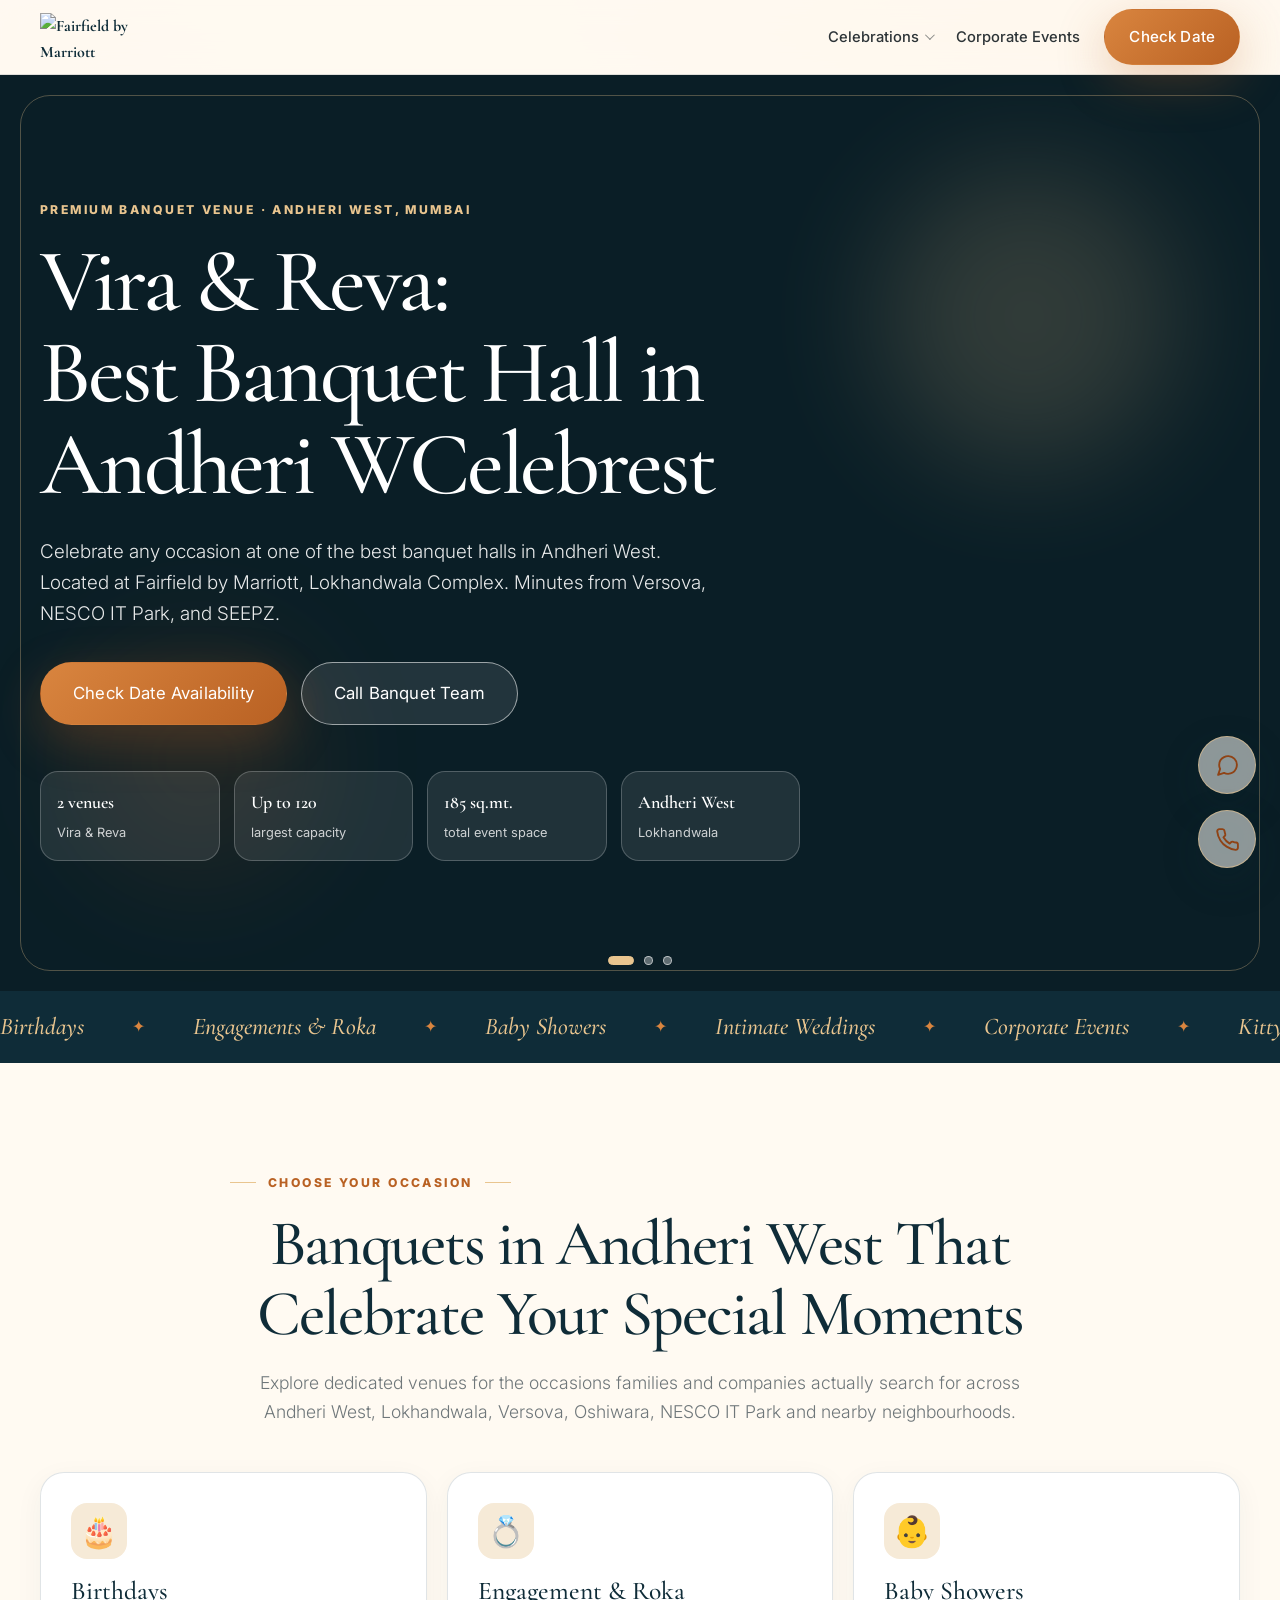
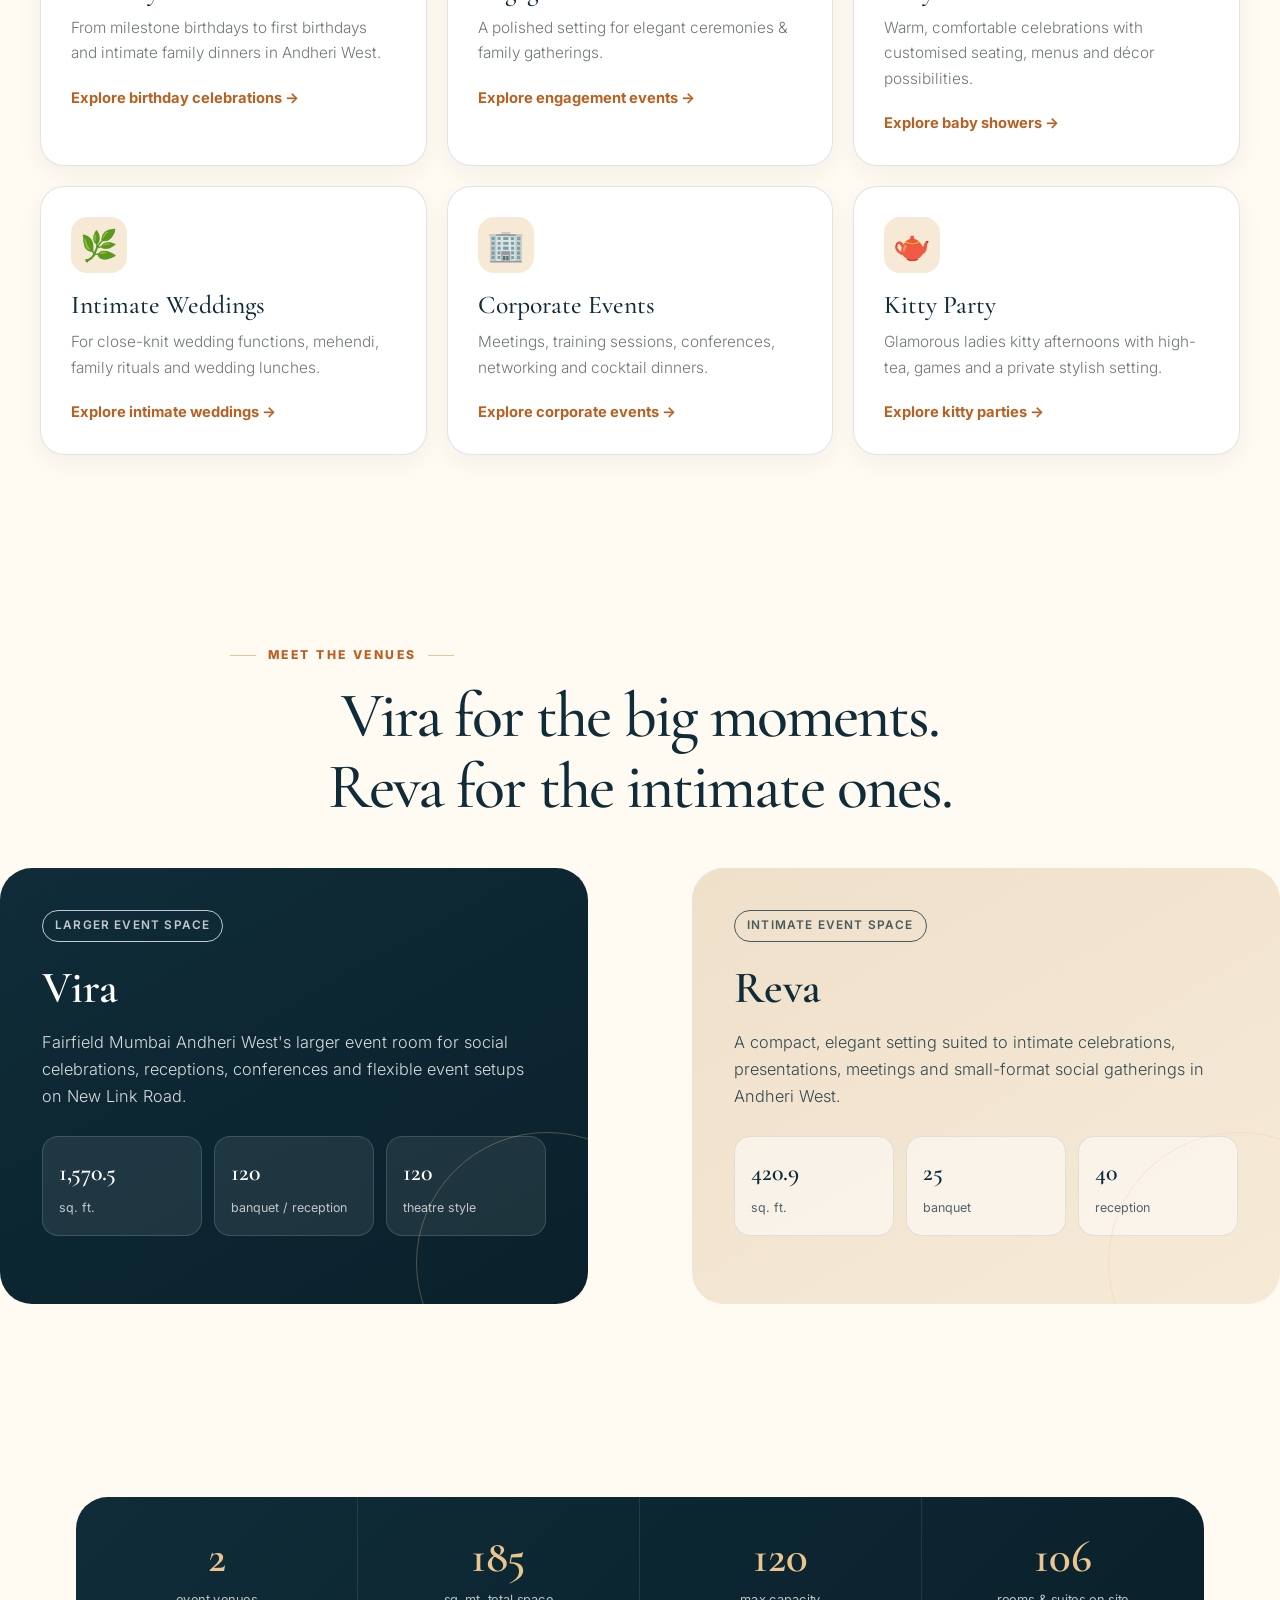
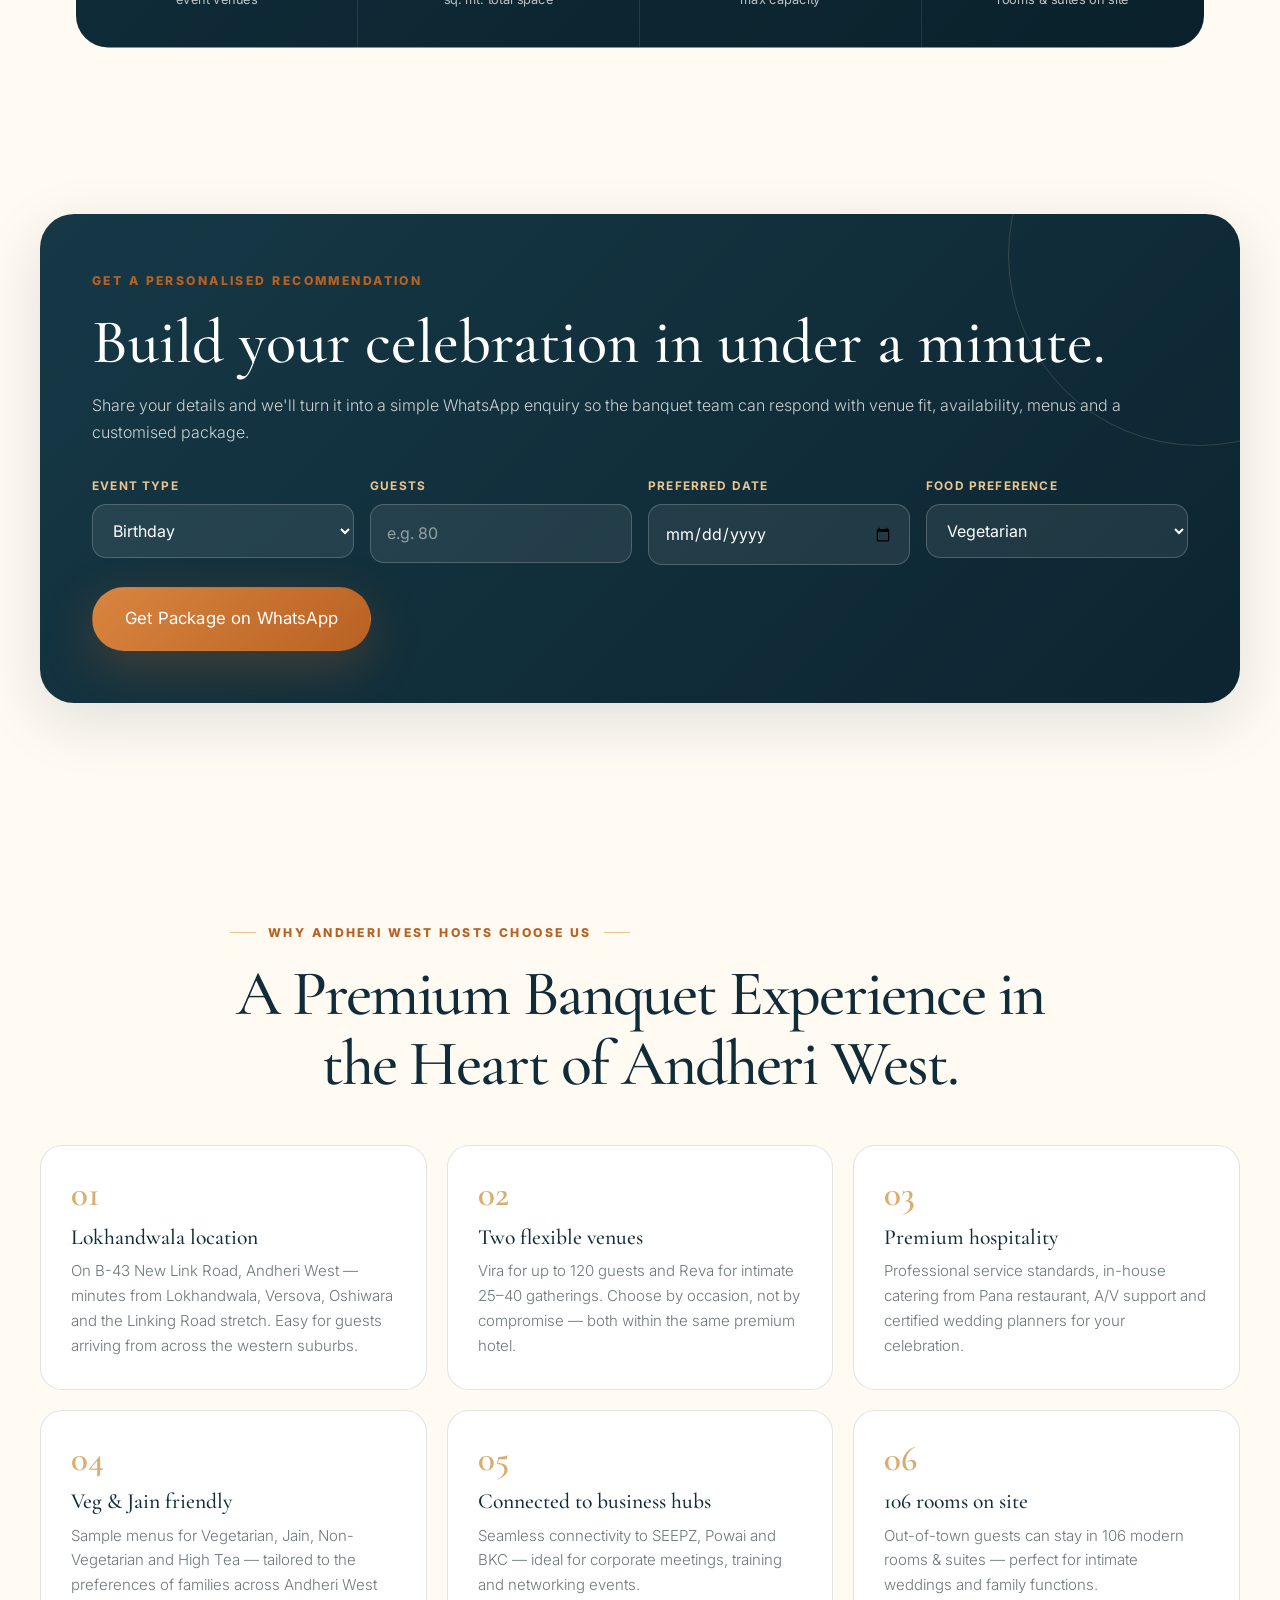
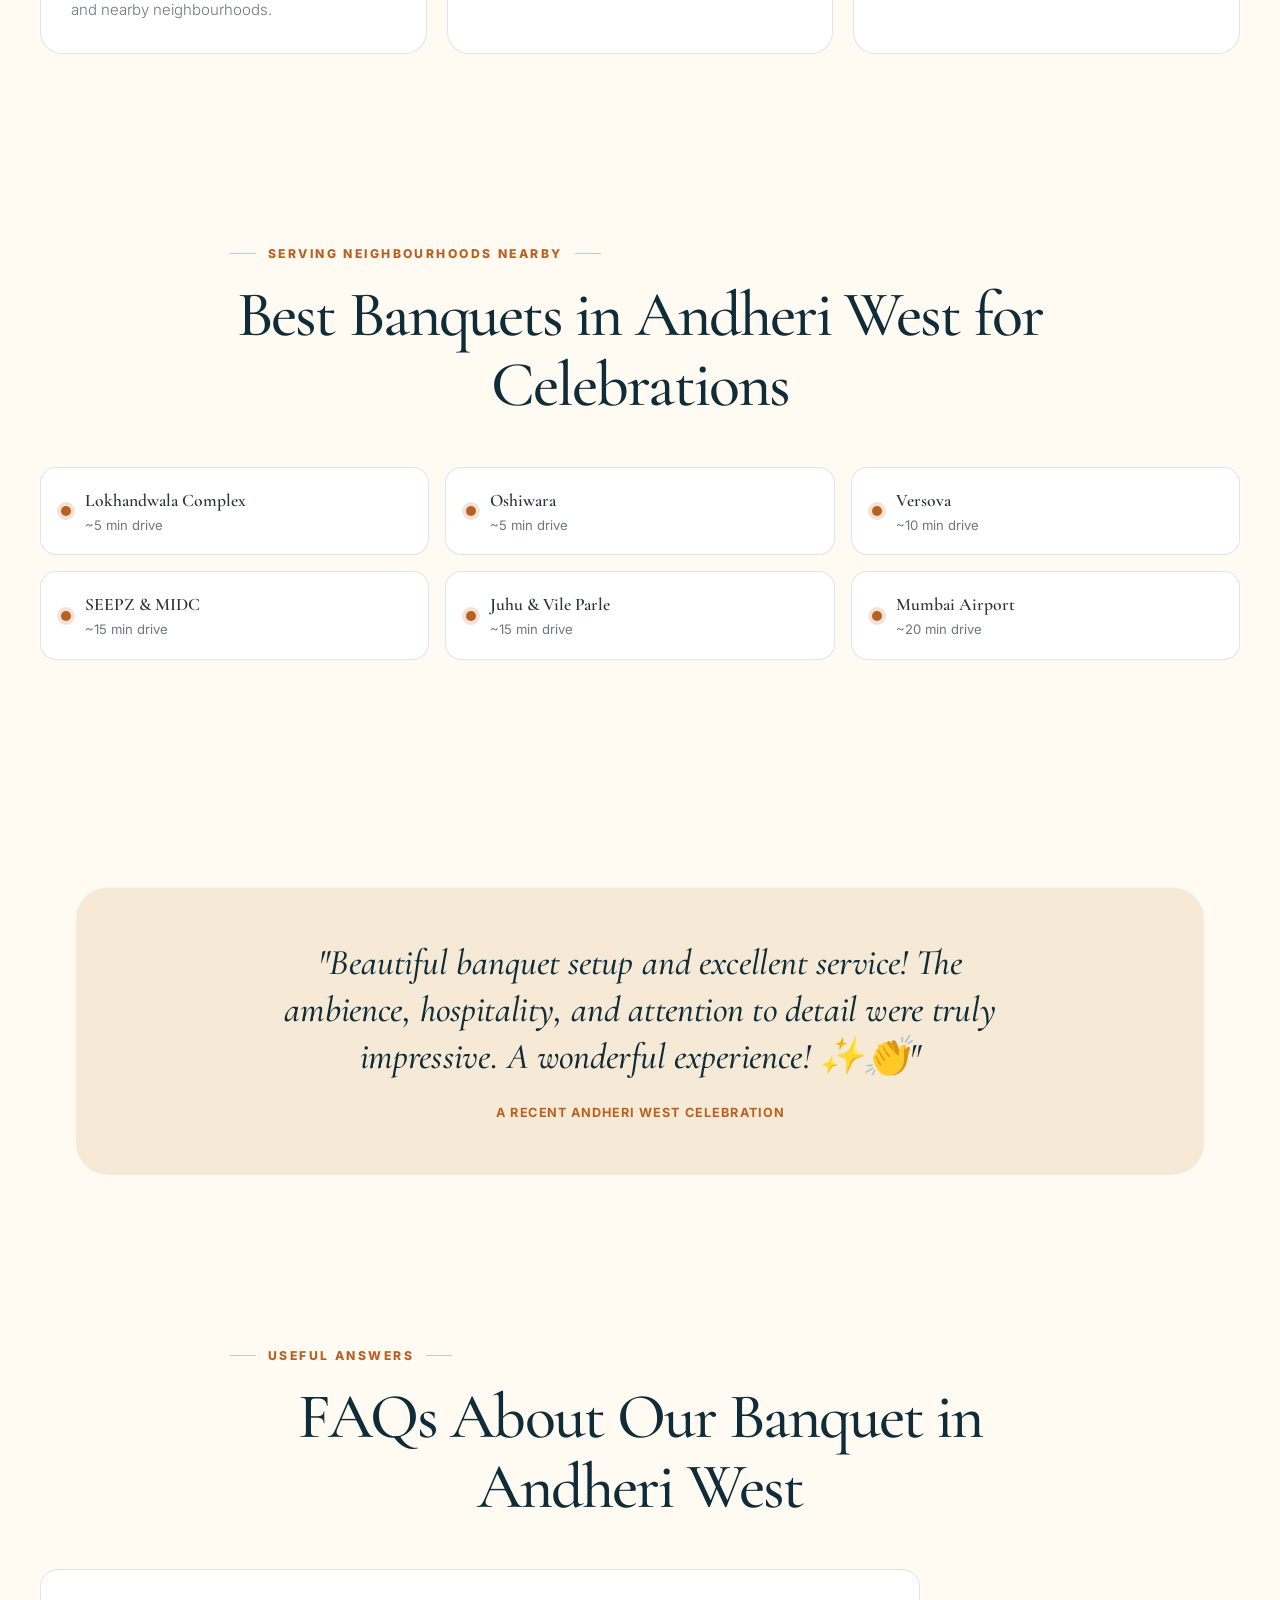
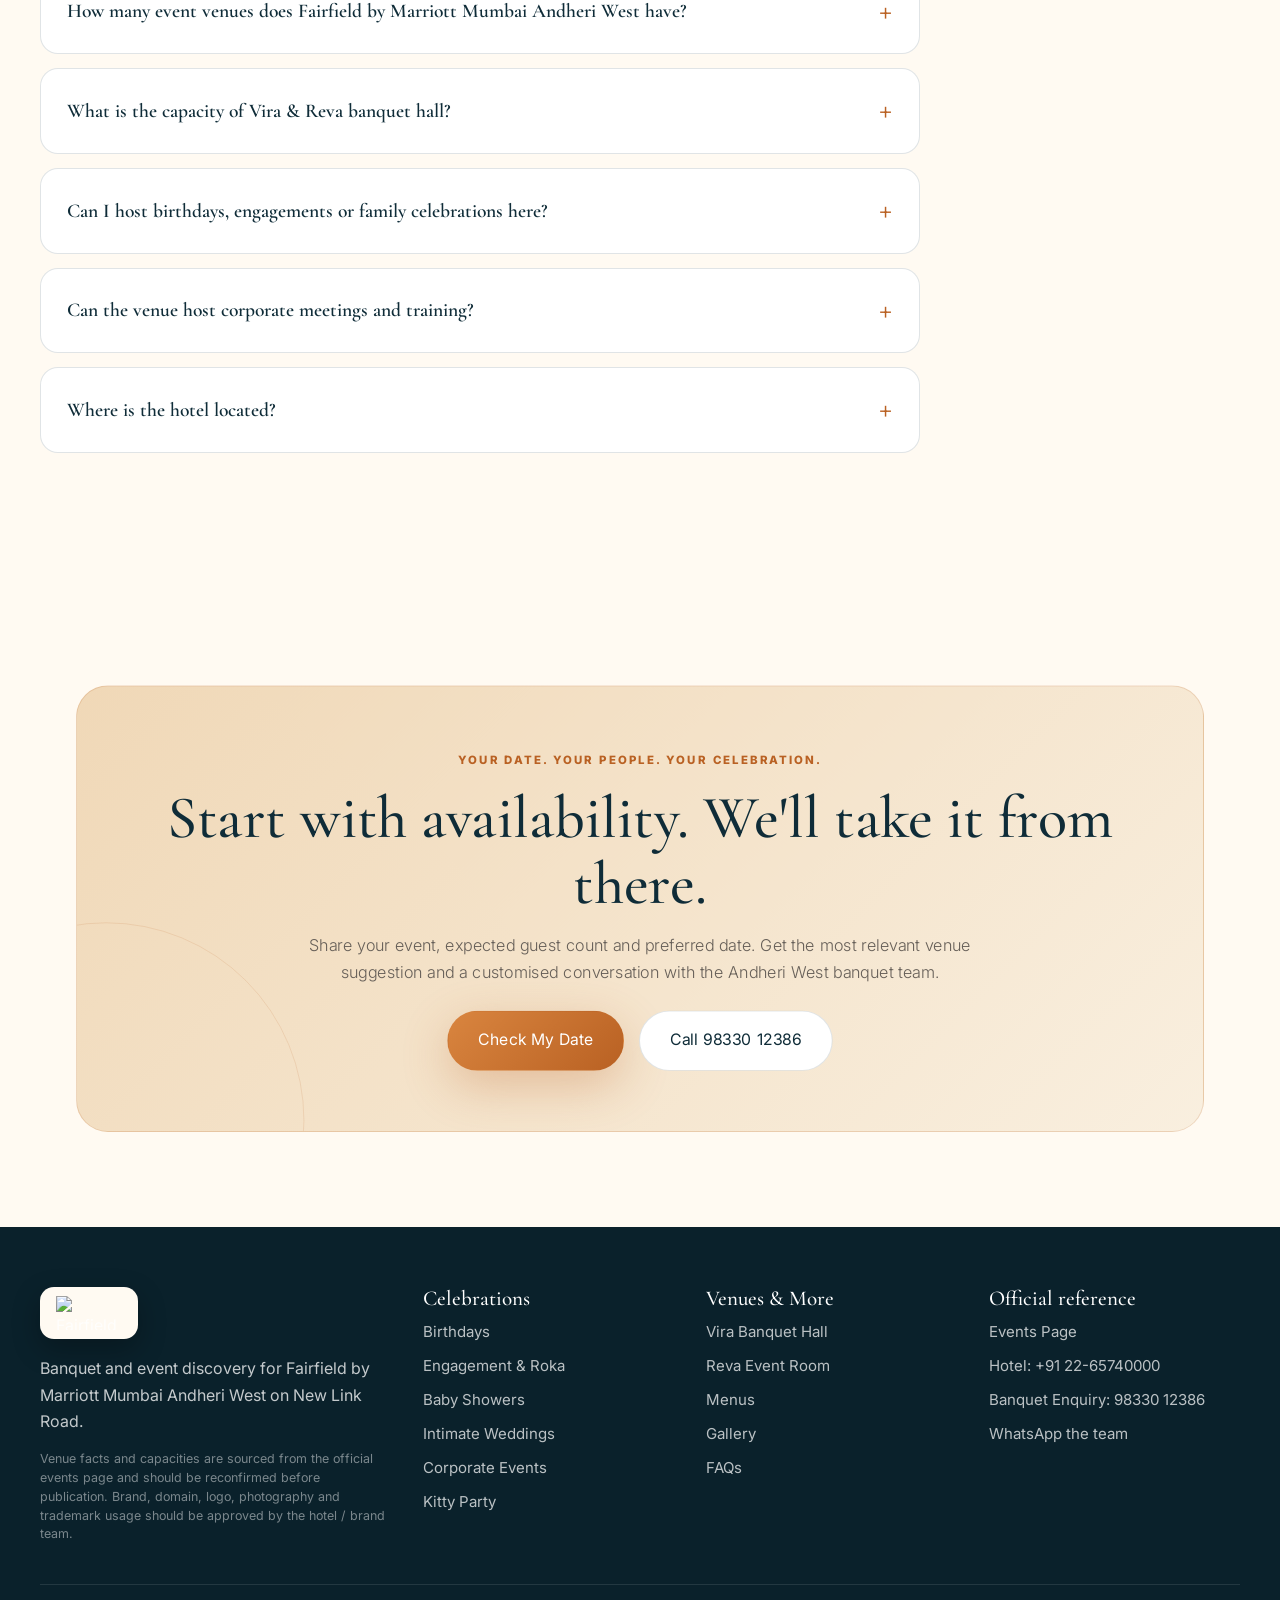
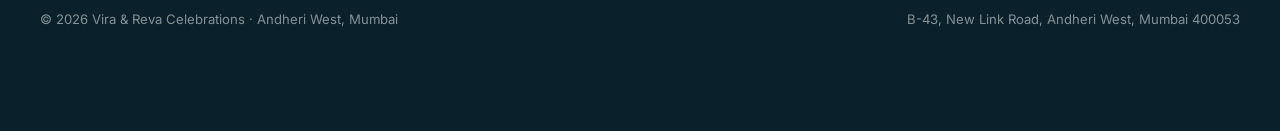
==== commit e5e6081a: "Update index.html" ====
--- a/index.html
+++ b/index.html
@@ -65,8 +65,8 @@
   <div class="hero-dots" aria-label="Hero image slide selector"></div>
   <div class="container"><div class="hero-content">
     <div class="kicker">Premium banquet venue &middot; Andheri West, Mumbai</div>
-    <h1>Vira &amp; Reva:<br> Best Banquet Hall in Andheri West</h1>
-    <p class="hero-copy">Celebrate birthdays, engagements, roka ceremonies, baby showers, anniversaries, intimate weddings, kitty parties, and corporate events at one of the best banquet halls in Andheri West—Fairfield by Marriott, Lokhandwala Complex, minutes from Versova, NESCO IT Park and SEEPZ.</p>
+    <h1>Vira &amp; Reva:<br> Best Banquet Hall in Andheri WCelebrest</h1>
+    <p class="hero-copy">Celebrate any occasion at one of the best banquet halls in Andheri West. Located at Fairfield by Marriott, Lokhandwala Complex. Minutes from Versova, NESCO IT Park, and SEEPZ.</p>
     <div class="hero-actions"><a class="btn btn-primary btn-lg" href="#check-date">Check Date Availability</a><a class="btn btn-secondary btn-lg" href="tel:+919833012386">Call Banquet Team</a></div>
     <div class="hero-proof"><div class="proof"><strong>2 venues</strong><span>Vira &amp; Reva</span></div><div class="proof"><strong>Up to 120</strong><span>largest capacity</span></div><div class="proof"><strong>185 sq.mt.</strong><span>total event space</span></div><div class="proof"><strong>Andheri West</strong><span>Lokhandwala</span></div></div>
   </div></div>
@@ -110,7 +110,7 @@
 <section id="check-date" class="section"><div class="container"><div class="builder-wrap reveal">
   <div class="kicker">Get a personalised recommendation</div>
   <h2>Build your celebration in under a minute.</h2>
-  <p>Share your details and we'll turn it into a simple WhatsApp enquiry so the Andheri West banquet team can respond with venue fit, availability, menus and a customised package.</p>
+  <p>Share your details and we'll turn it into a simple WhatsApp enquiry so the banquet team can respond with venue fit, availability, menus and a customised package.</p>
   <form id="celebration-builder" class="builder">
     <div class="field"><label>Event type</label><select name="event" required><option>Birthday</option><option>Engagement / Roka</option><option>Baby Shower</option><option>Anniversary</option><option>Mehendi</option><option>Intimate Wedding</option><option>Kitty Party</option><option>Corporate Meeting</option><option>Conference / Training</option><option>Family Function</option></select></div>
     <div class="field"><label>Guests</label><input name="guests" type="number" min="10" max="120" placeholder="e.g. 80" required></div>
@@ -124,20 +124,20 @@
 
 <section class="section"><div class="container"><div class="section-head center reveal"><div class="kicker ornament">Why Andheri West hosts choose us</div><h2>A Premium Banquet Experience in the Heart of Andheri West.</h2></div>
   <div class="why-grid">
-    <div class="why-item reveal"><div class="num">01</div><h3>New Link Road location</h3><p>On B-43 New Link Road, Andheri West — minutes from Lokhandwala, Versova, Oshiwara and the Linking Road stretch. Easy for guests arriving from across the western suburbs.</p></div>
+    <div class="why-item reveal"><div class="num">01</div><h3>Lokhandwala location</h3><p>On B-43 New Link Road, Andheri West — minutes from Lokhandwala, Versova, Oshiwara and the Linking Road stretch. Easy for guests arriving from across the western suburbs.</p></div>
     <div class="why-item reveal d1"><div class="num">02</div><h3>Two flexible venues</h3><p>Vira for up to 120 guests and Reva for intimate 25–40 gatherings. Choose by occasion, not by compromise — both within the same premium hotel.</p></div>
-    <div class="why-item reveal d2"><div class="num">03</div><h3>Marriott hospitality</h3><p>Professional service standards, in-house catering from Pana restaurant, A/V support and certified wedding planners for your celebration.</p></div>
+    <div class="why-item reveal d2"><div class="num">03</div><h3>Premium hospitality</h3><p>Professional service standards, in-house catering from Pana restaurant, A/V support and certified wedding planners for your celebration.</p></div>
     <div class="why-item reveal"><div class="num">04</div><h3>Veg &amp; Jain friendly</h3><p>Sample menus for Vegetarian, Jain, Non-Vegetarian and High Tea — tailored to the preferences of families across Andheri West and nearby neighbourhoods.</p></div>
     <div class="why-item reveal d1"><div class="num">05</div><h3>Connected to business hubs</h3><p>Seamless connectivity to SEEPZ, Powai and BKC — ideal for corporate meetings, training and networking events.</p></div>
     <div class="why-item reveal d2"><div class="num">06</div><h3>106 rooms on site</h3><p>Out-of-town guests can stay in 106 modern rooms &amp; suites — perfect for intimate weddings and family functions.</p></div>
   </div>
 </div></section>
 
-<section class="section-sm"><div class="container"><div class="section-head center reveal"><div class="kicker ornament">Serving neighbourhoods nearby</div><h2>Best Banquets in Andheri West for Celebrations Beyond the Ordinary</h2></div>
+<section class="section-sm"><div class="container"><div class="section-head center reveal"><div class="kicker ornament">Serving neighbourhoods nearby</div><h2>Best Banquets in Andheri West for Celebrations </h2></div>
   <div class="loc-strip reveal">
-    <div class="loc-chip"><span class="dot"></span><div><b>Lokhandwala Complex</b><span>5 min drive</span></div></div>
-    <div class="loc-chip"><span class="dot"></span><div><b>Oshiwara</b><span>5 min drive</span></div></div>
-    <div class="loc-chip"><span class="dot"></span><div><b>Versova</b><span>10 min drive</span></div></div>
+    <div class="loc-chip"><span class="dot"></span><div><b>Lokhandwala Complex</b><span>~5 min drive</span></div></div>
+    <div class="loc-chip"><span class="dot"></span><div><b>Oshiwara</b><span>~5 min drive</span></div></div>
+    <div class="loc-chip"><span class="dot"></span><div><b>Versova</b><span>~10 min drive</span></div></div>
     <div class="loc-chip"><span class="dot"></span><div><b>SEEPZ &amp; MIDC</b><span>~15 min drive</span></div></div>
     <div class="loc-chip"><span class="dot"></span><div><b>Juhu &amp; Vile Parle</b><span>~15 min drive</span></div></div>
     <div class="loc-chip"><span class="dot"></span><div><b>Mumbai Airport</b><span>~20 min drive</span></div></div>
@@ -148,7 +148,7 @@
 
 <section class="section"><div class="container"><div class="quote-band reveal scale"><blockquote>"Beautiful banquet setup and excellent service! The ambience, hospitality, and attention to detail were truly impressive. A wonderful experience! ✨👏"</blockquote><cite>A recent Andheri West celebration</cite></div></div></section>
 
-<section id="faq" class="section-sm"><div class="container"><div class="section-head center reveal"><div class="kicker ornament">Useful answers</div><h2>Frequently Asked Questions About Our Banquet in Andheri West</h2></div><div class="faq">
+<section id="faq" class="section-sm"><div class="container"><div class="section-head center reveal"><div class="kicker ornament">Useful answers</div><h2>FAQs About Our Banquet in Andheri West</h2></div><div class="faq">
 <details class="reveal"><summary>How many event venues does Fairfield by Marriott Mumbai Andheri West have?</summary><p>The hotel has two event rooms — Vira and Reva — totalling 185 sq. mt. of event space on New Link Road, Andheri West.</p></details>
 <details class="reveal"><summary>What is the capacity of Vira &amp; Reva banquet hall?</summary><p>Vira hosts up to 120 guests in banquet, reception and theatre-style setups across 1,570.5 sq. ft. (145.9 sq. mt.). Reva hosts up to 25 guests banquet-style and up to 40 guests reception-style across 420.9 sq. ft. (39.1 sq. mt.) — ideal for intimate gatherings and meetings. Final capacity should always be reconfirmed for your chosen setup.</p></details>
 <details class="reveal"><summary>Can I host birthdays, engagements or family celebrations here?</summary><p>Yes. The official property events page promotes social functions and celebrations. The banquet team can confirm the right room, setup, menu and date availability for your specific event in Andheri West.</p></details>
@@ -175,4 +175,4 @@
 </div>
 
 <script src="script.js"></script>
-</body></html>+</body></html>
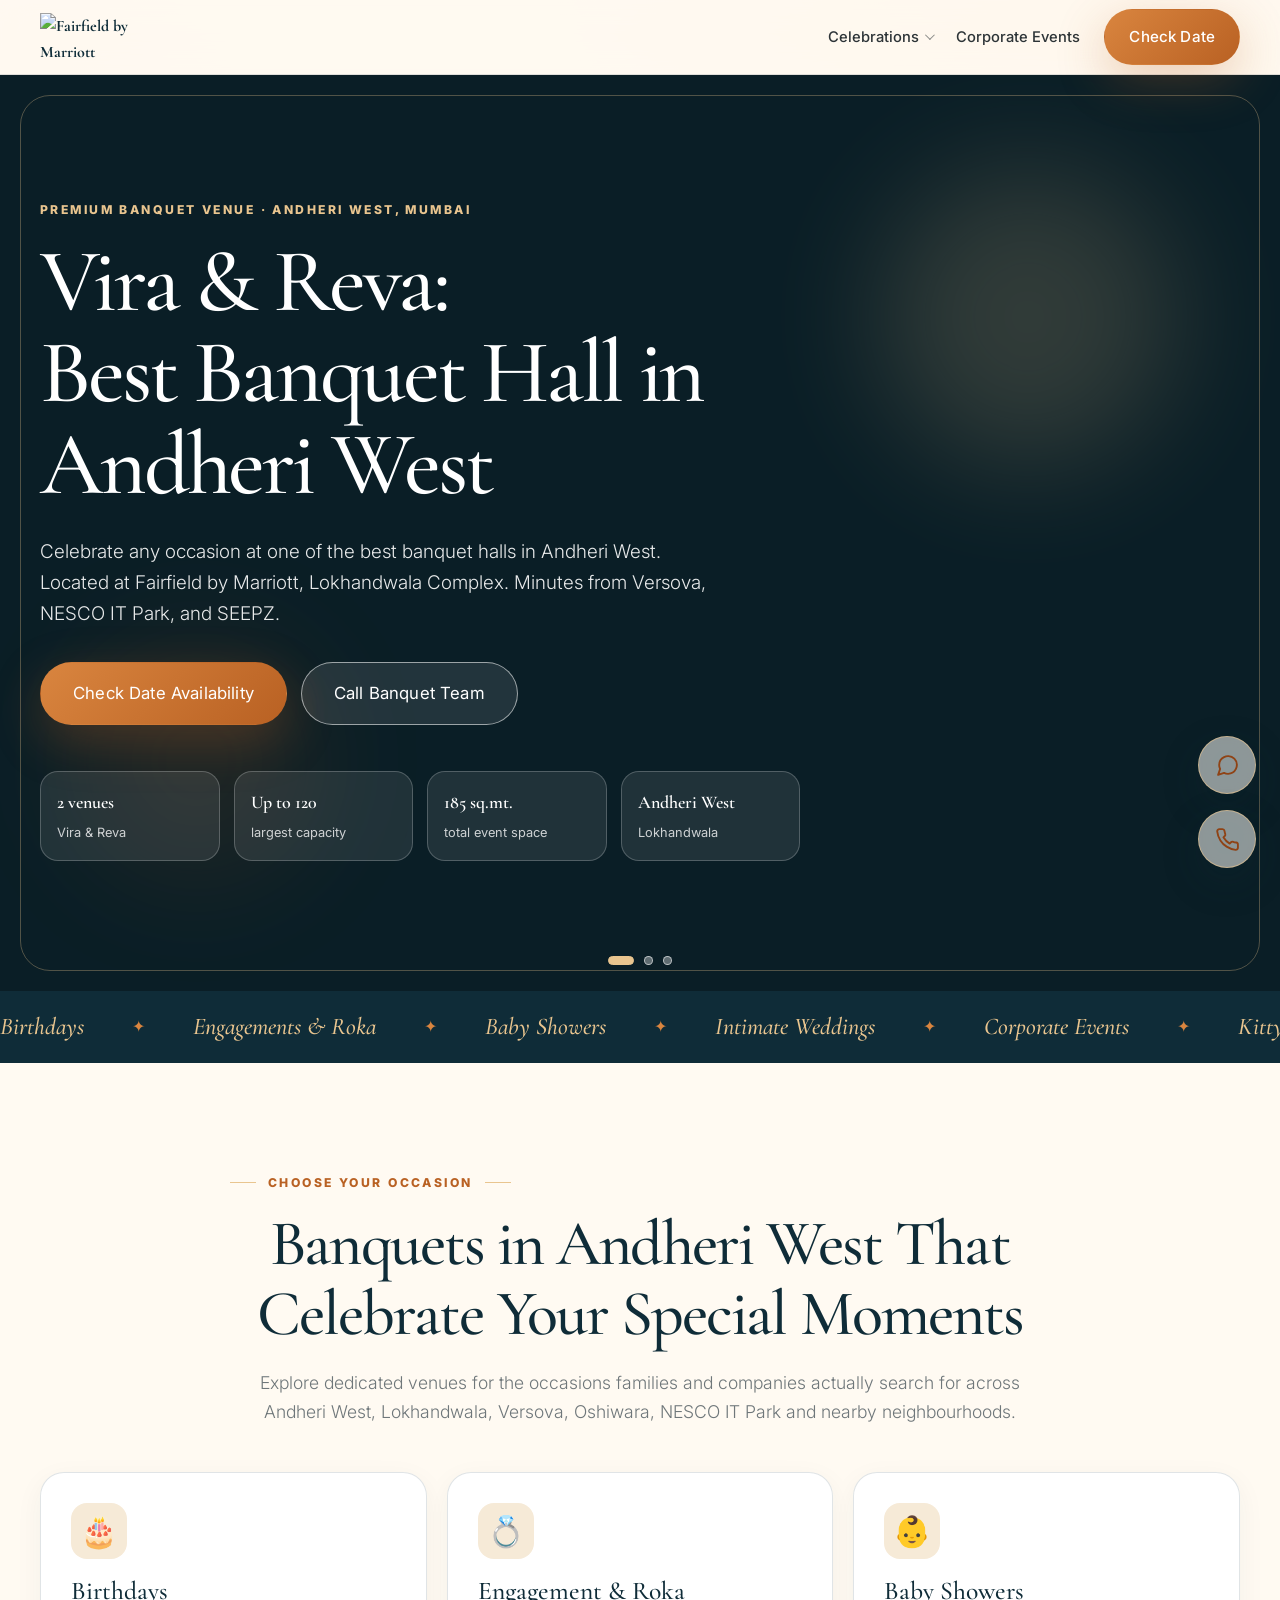
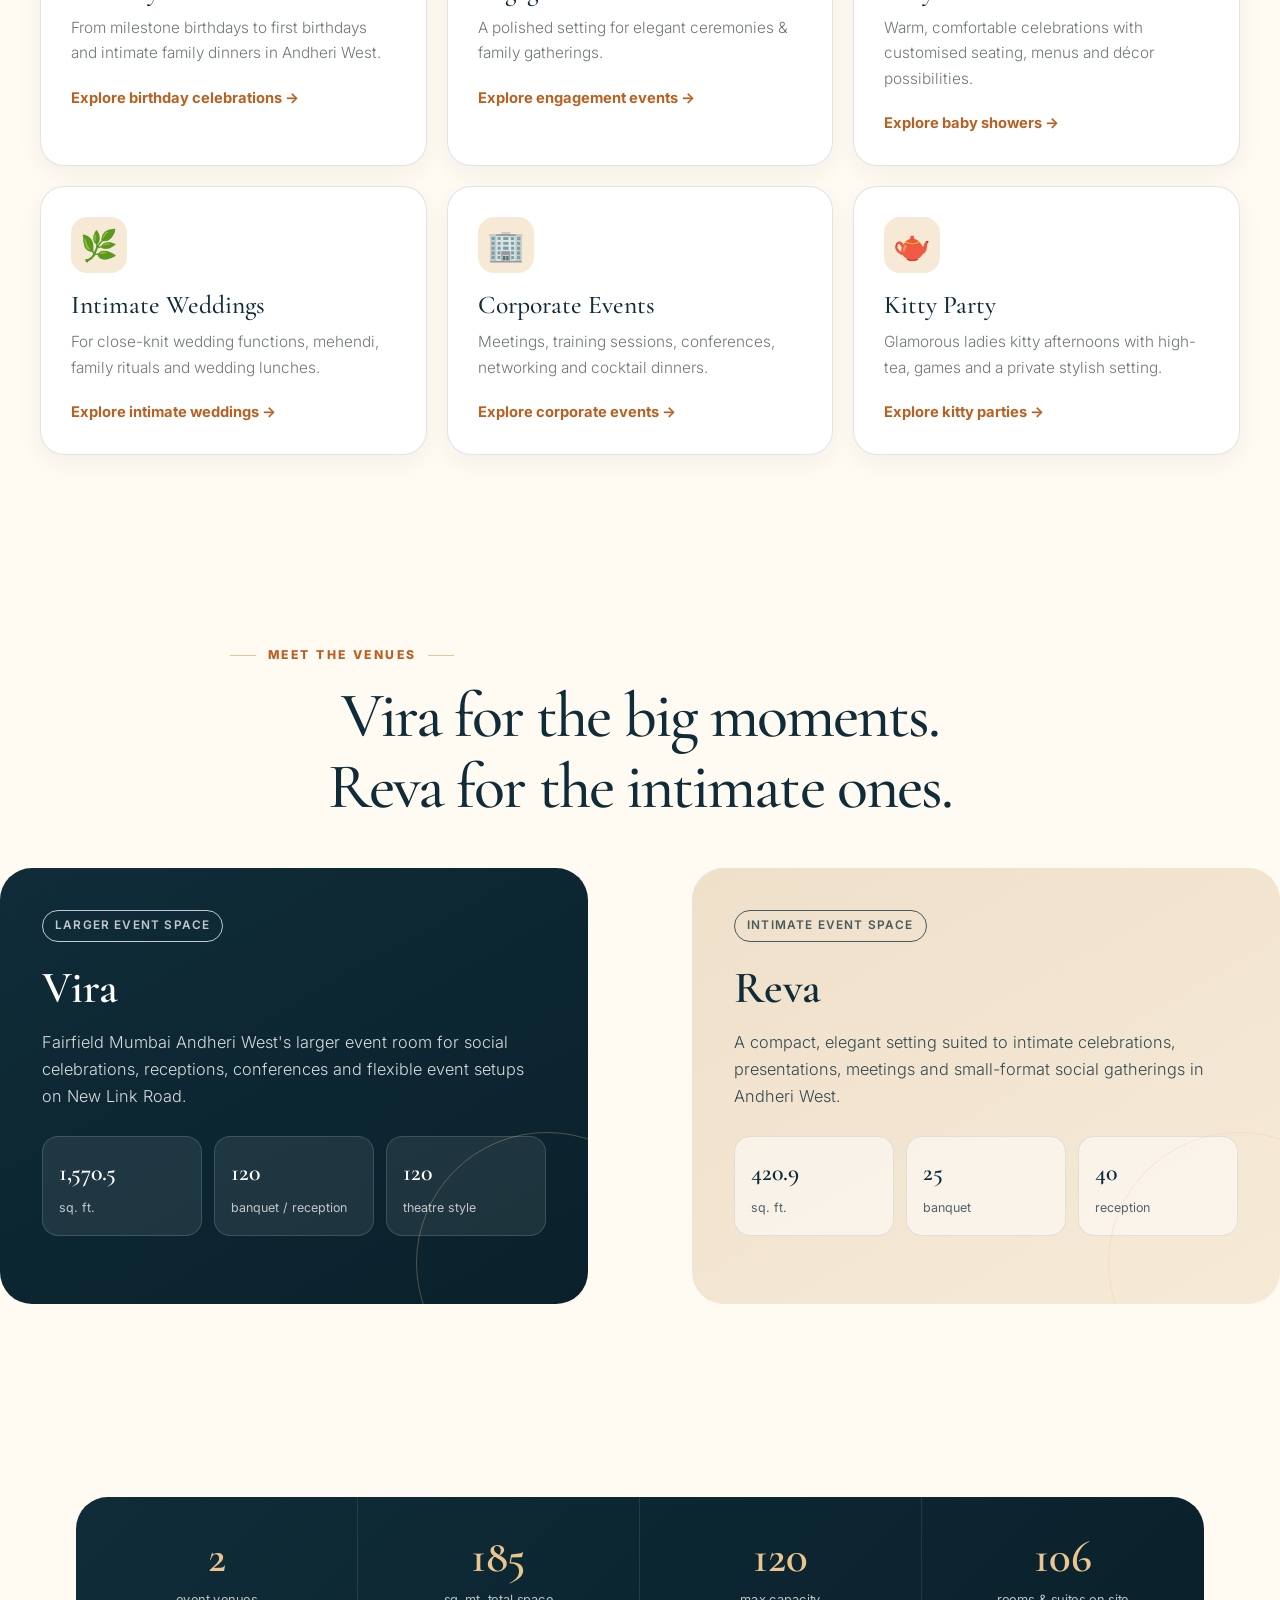
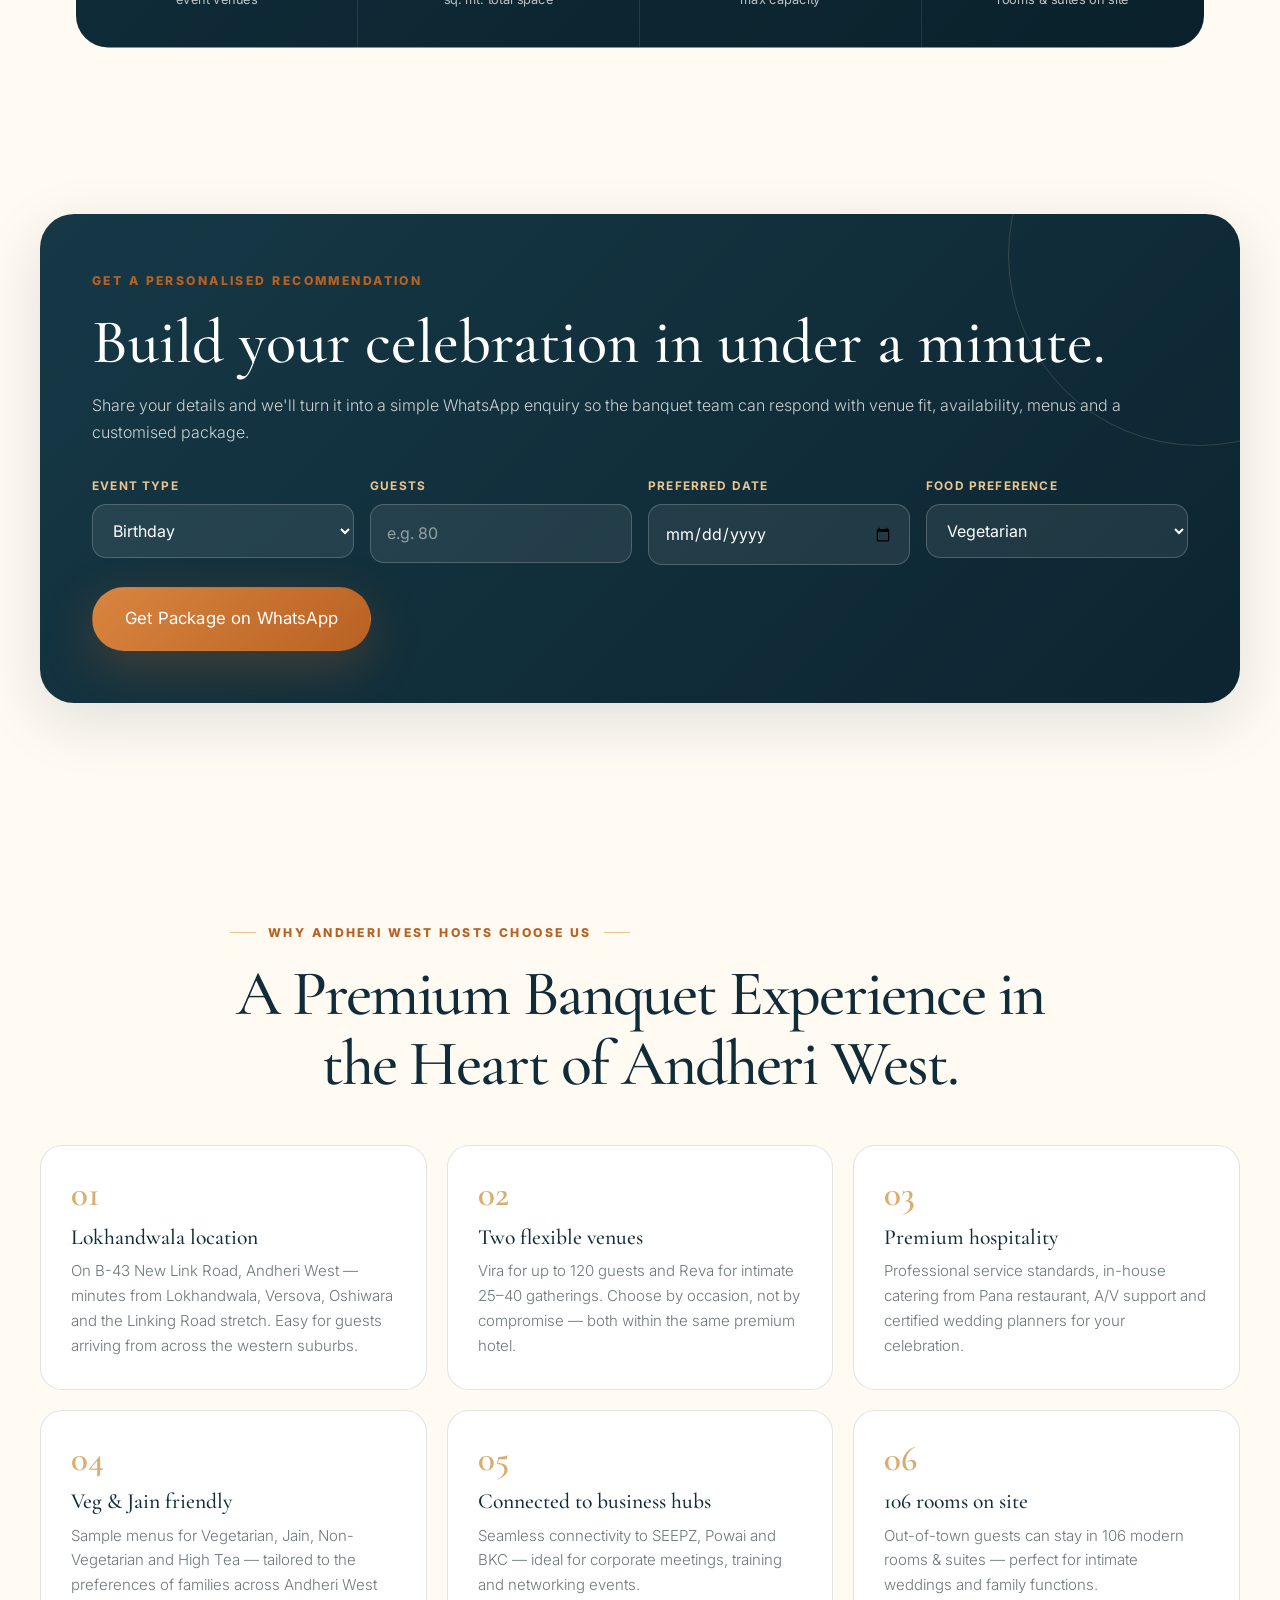
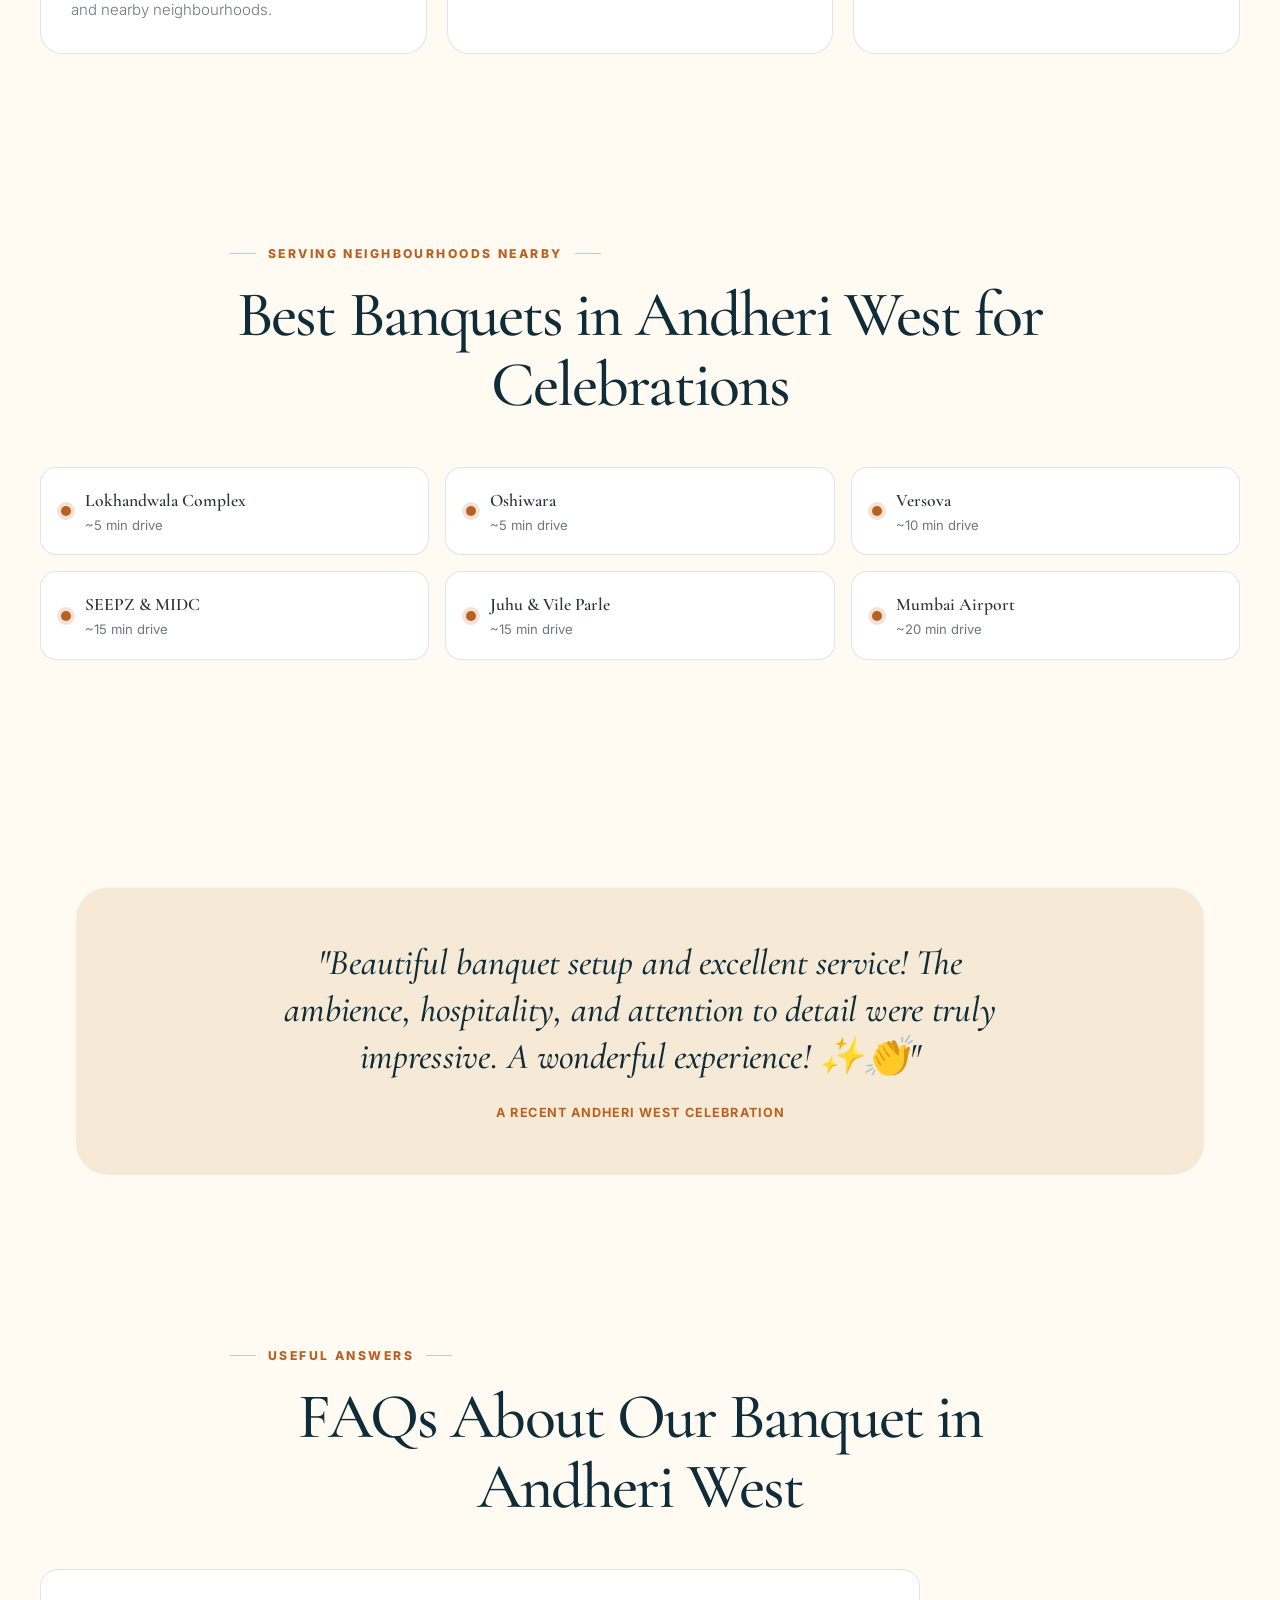
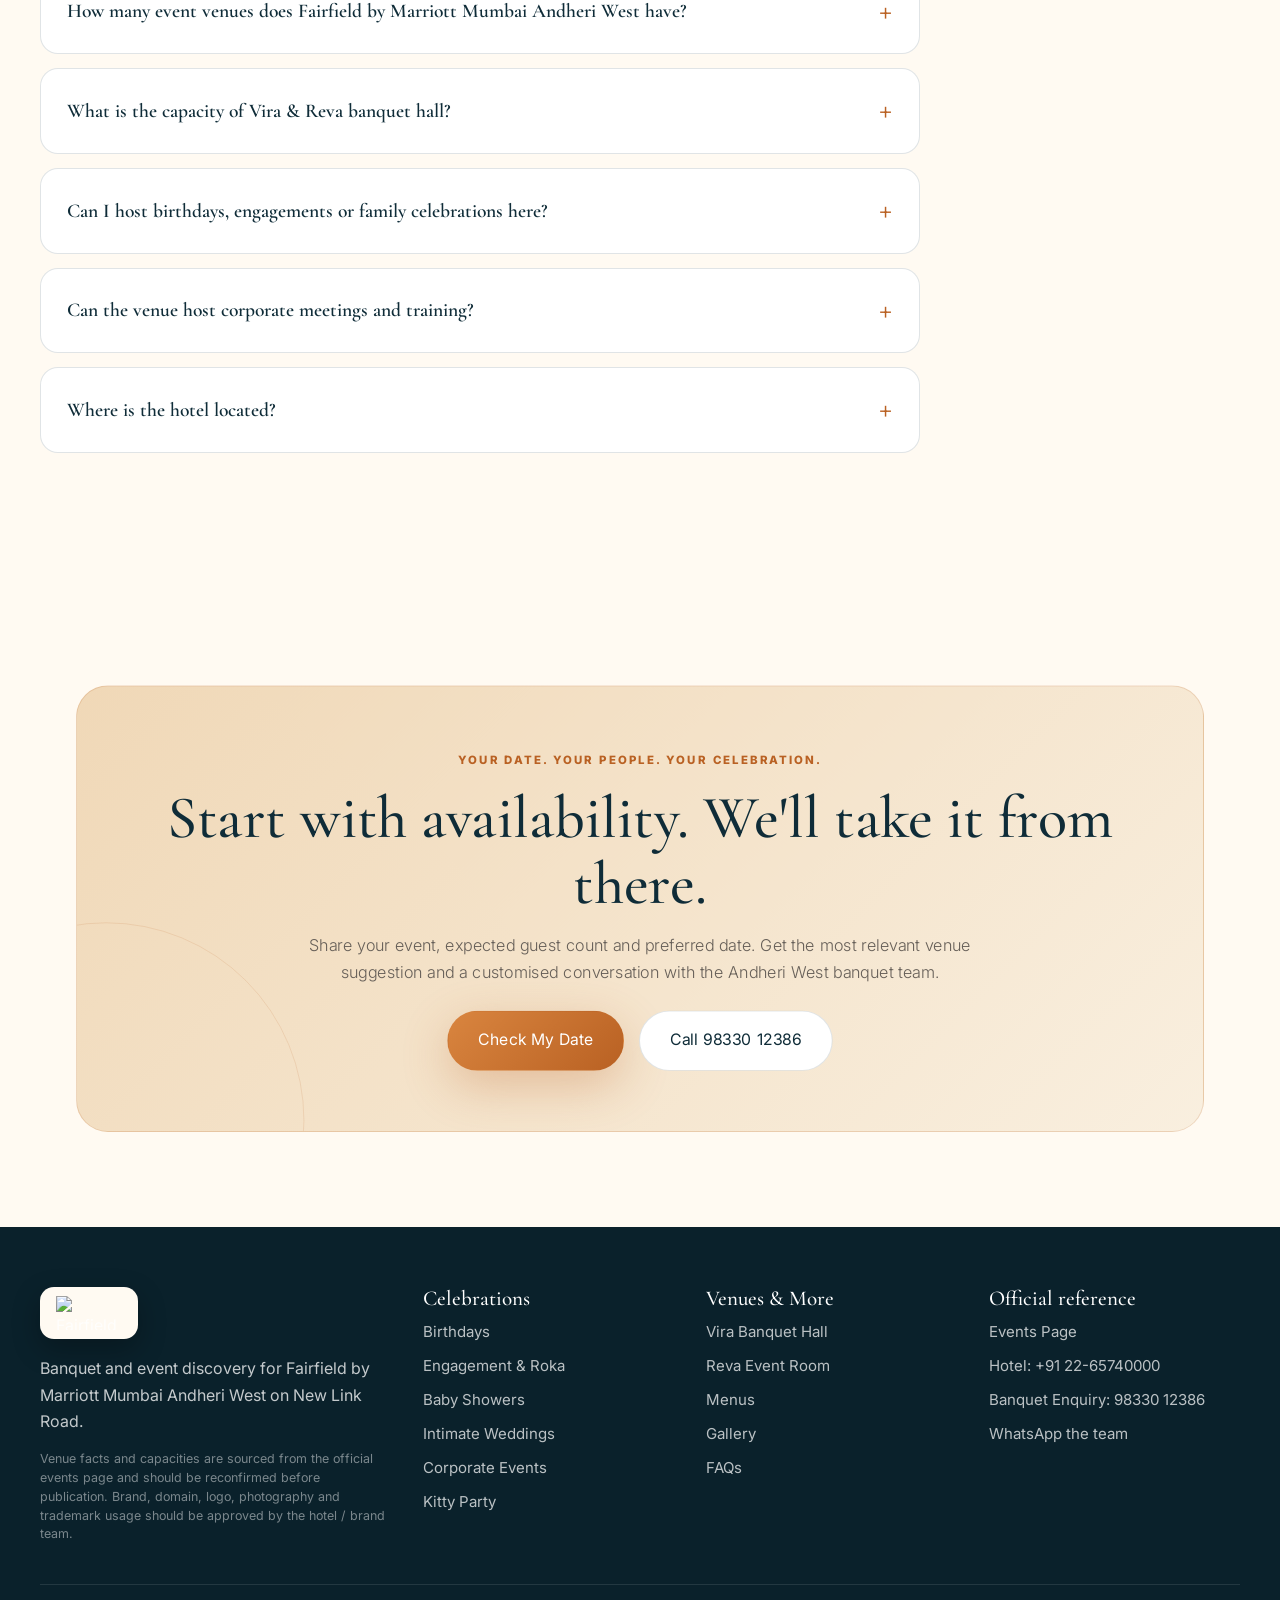
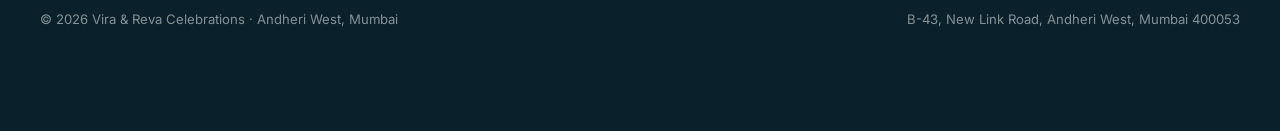
==== commit 35b37664: "Fix typo in banquet hall description" ====
--- a/index.html
+++ b/index.html
@@ -65,7 +65,7 @@
   <div class="hero-dots" aria-label="Hero image slide selector"></div>
   <div class="container"><div class="hero-content">
     <div class="kicker">Premium banquet venue &middot; Andheri West, Mumbai</div>
-    <h1>Vira &amp; Reva:<br> Best Banquet Hall in Andheri WCelebrest</h1>
+    <h1>Vira &amp; Reva:<br> Best Banquet Hall in Andheri West</h1>
     <p class="hero-copy">Celebrate any occasion at one of the best banquet halls in Andheri West. Located at Fairfield by Marriott, Lokhandwala Complex. Minutes from Versova, NESCO IT Park, and SEEPZ.</p>
     <div class="hero-actions"><a class="btn btn-primary btn-lg" href="#check-date">Check Date Availability</a><a class="btn btn-secondary btn-lg" href="tel:+919833012386">Call Banquet Team</a></div>
     <div class="hero-proof"><div class="proof"><strong>2 venues</strong><span>Vira &amp; Reva</span></div><div class="proof"><strong>Up to 120</strong><span>largest capacity</span></div><div class="proof"><strong>185 sq.mt.</strong><span>total event space</span></div><div class="proof"><strong>Andheri West</strong><span>Lokhandwala</span></div></div>
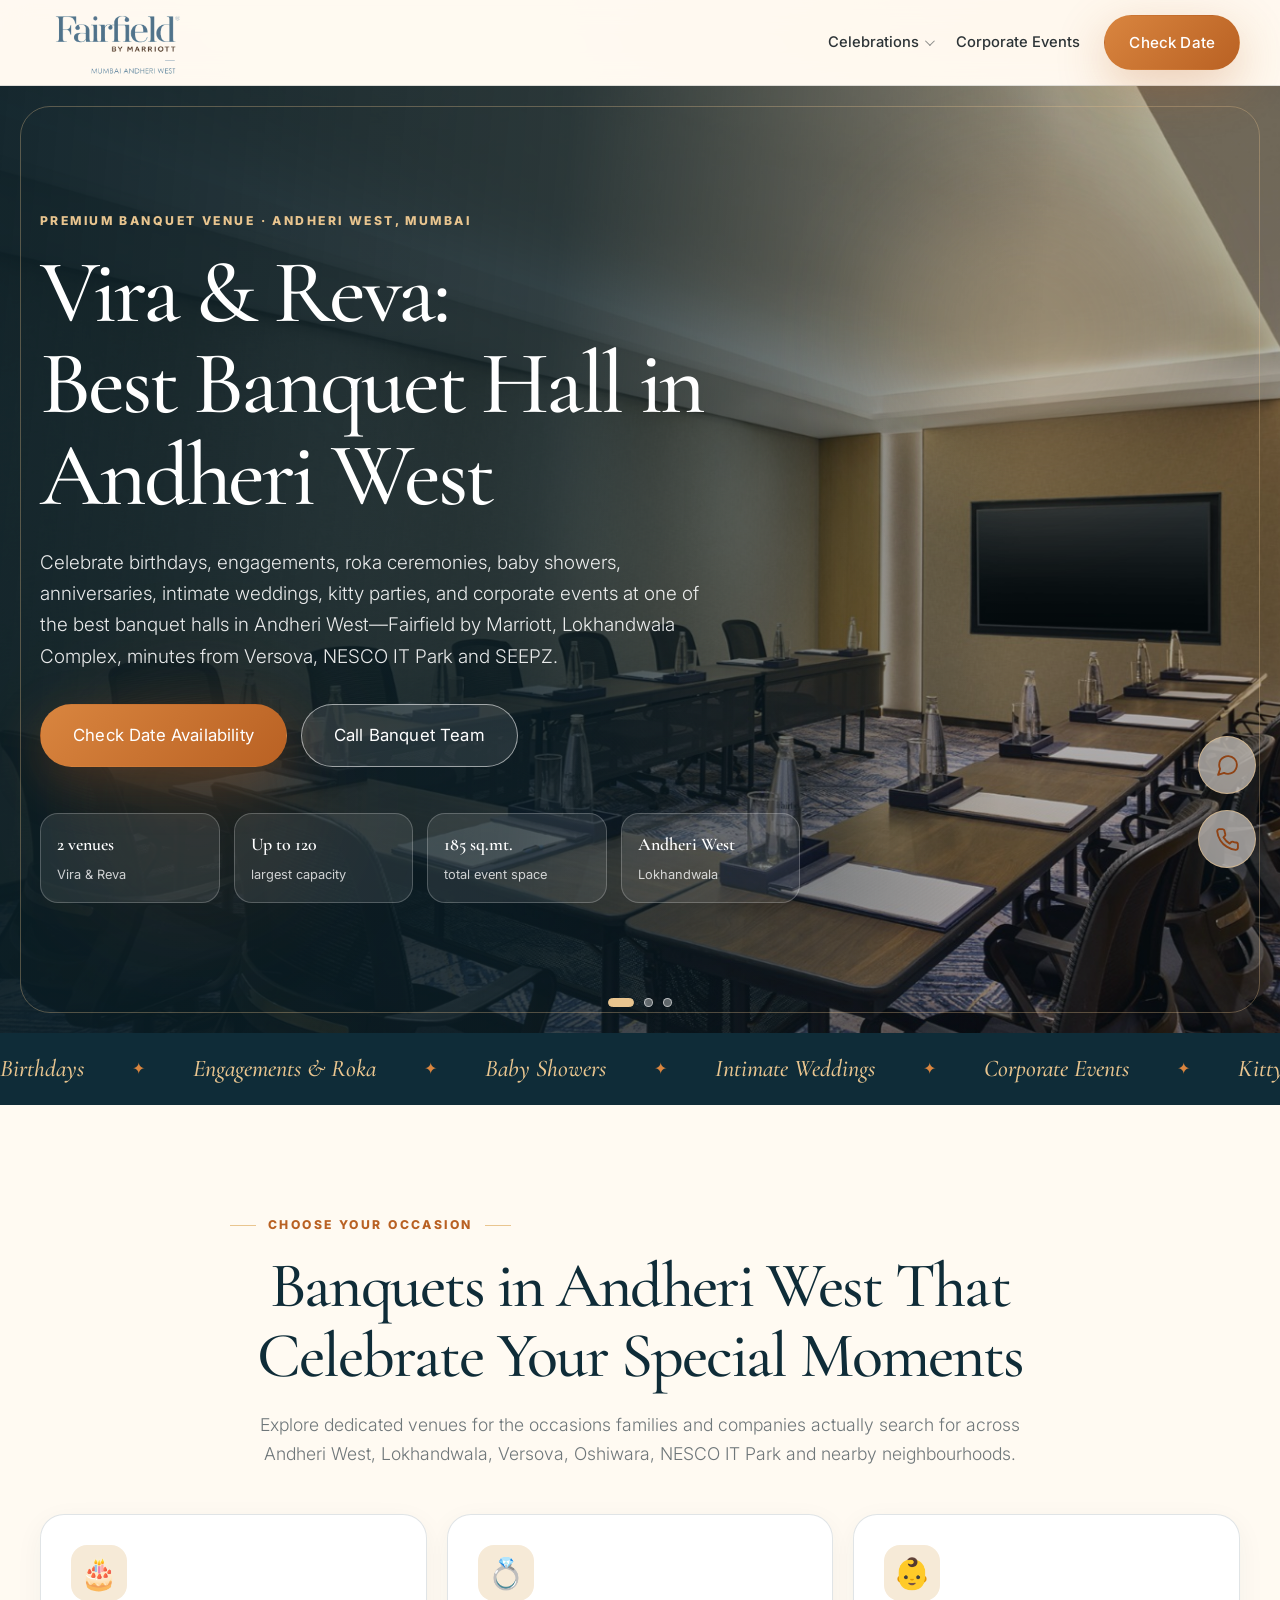
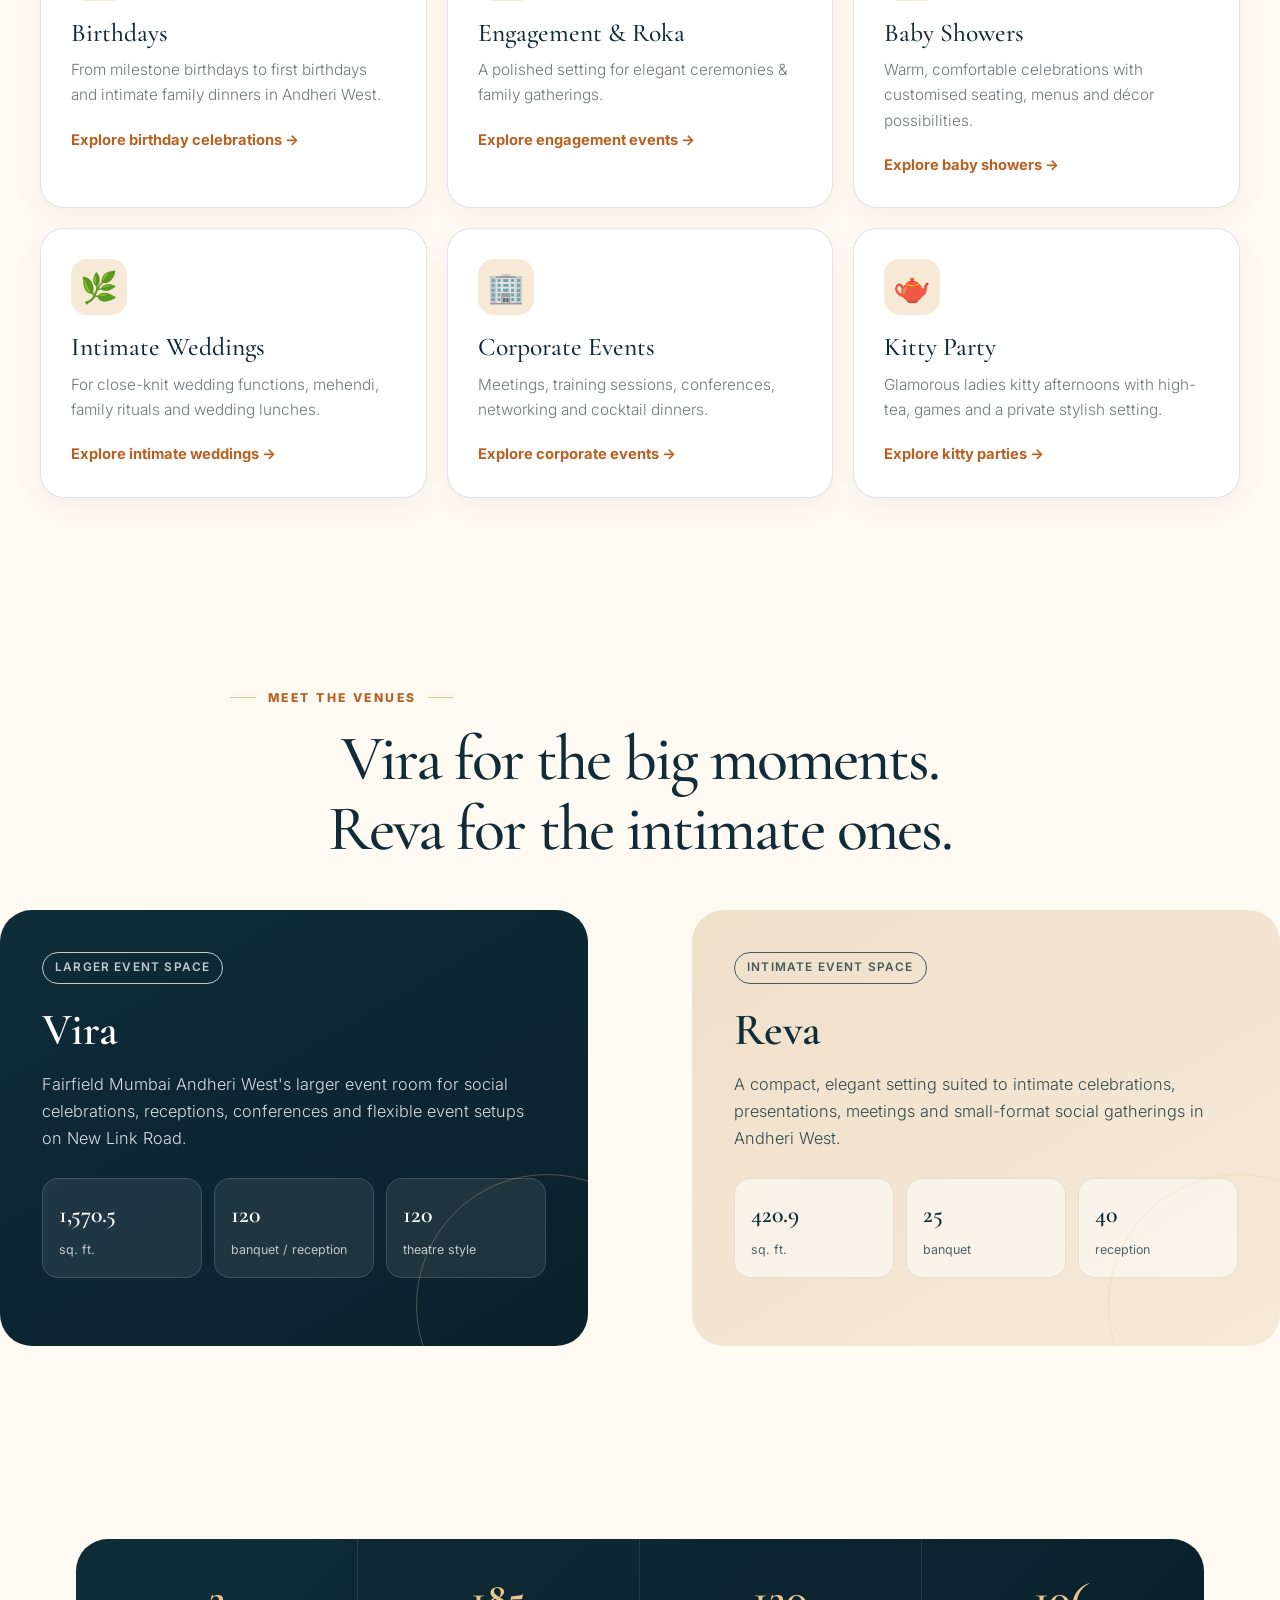
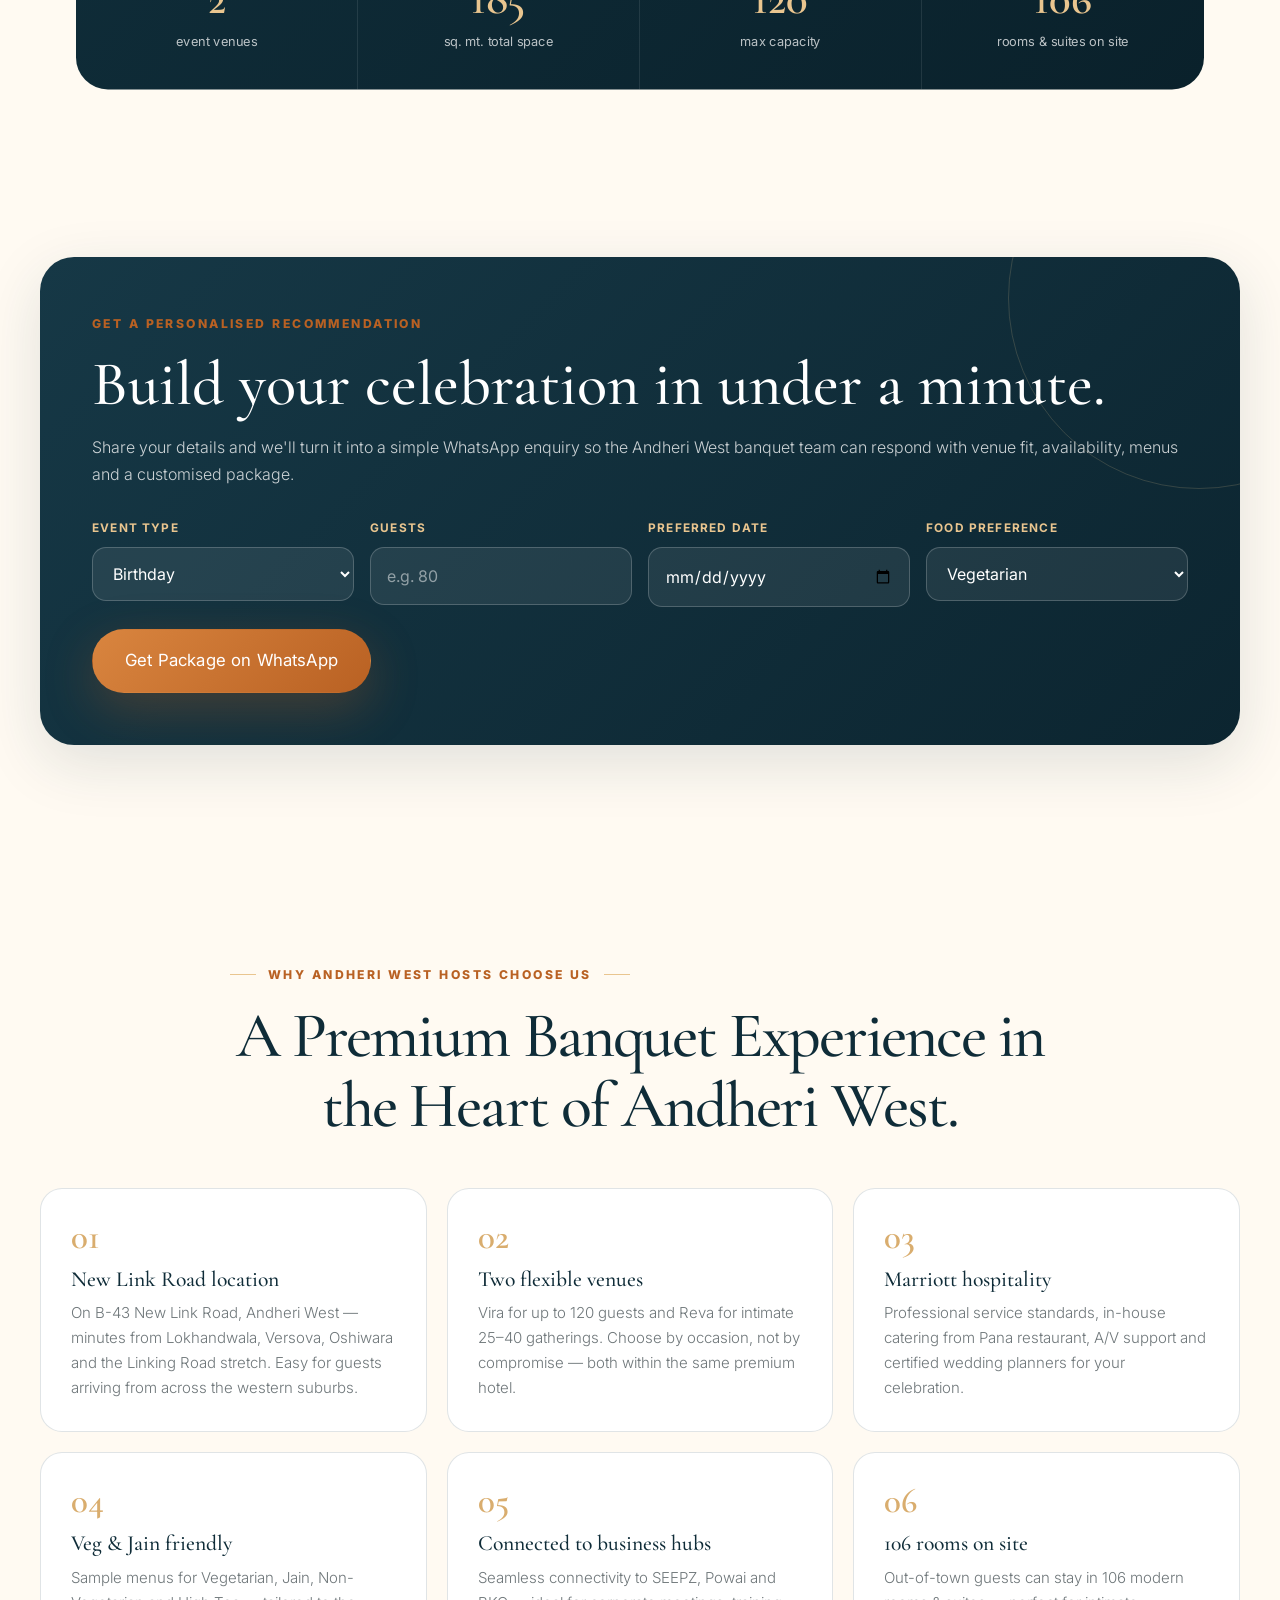
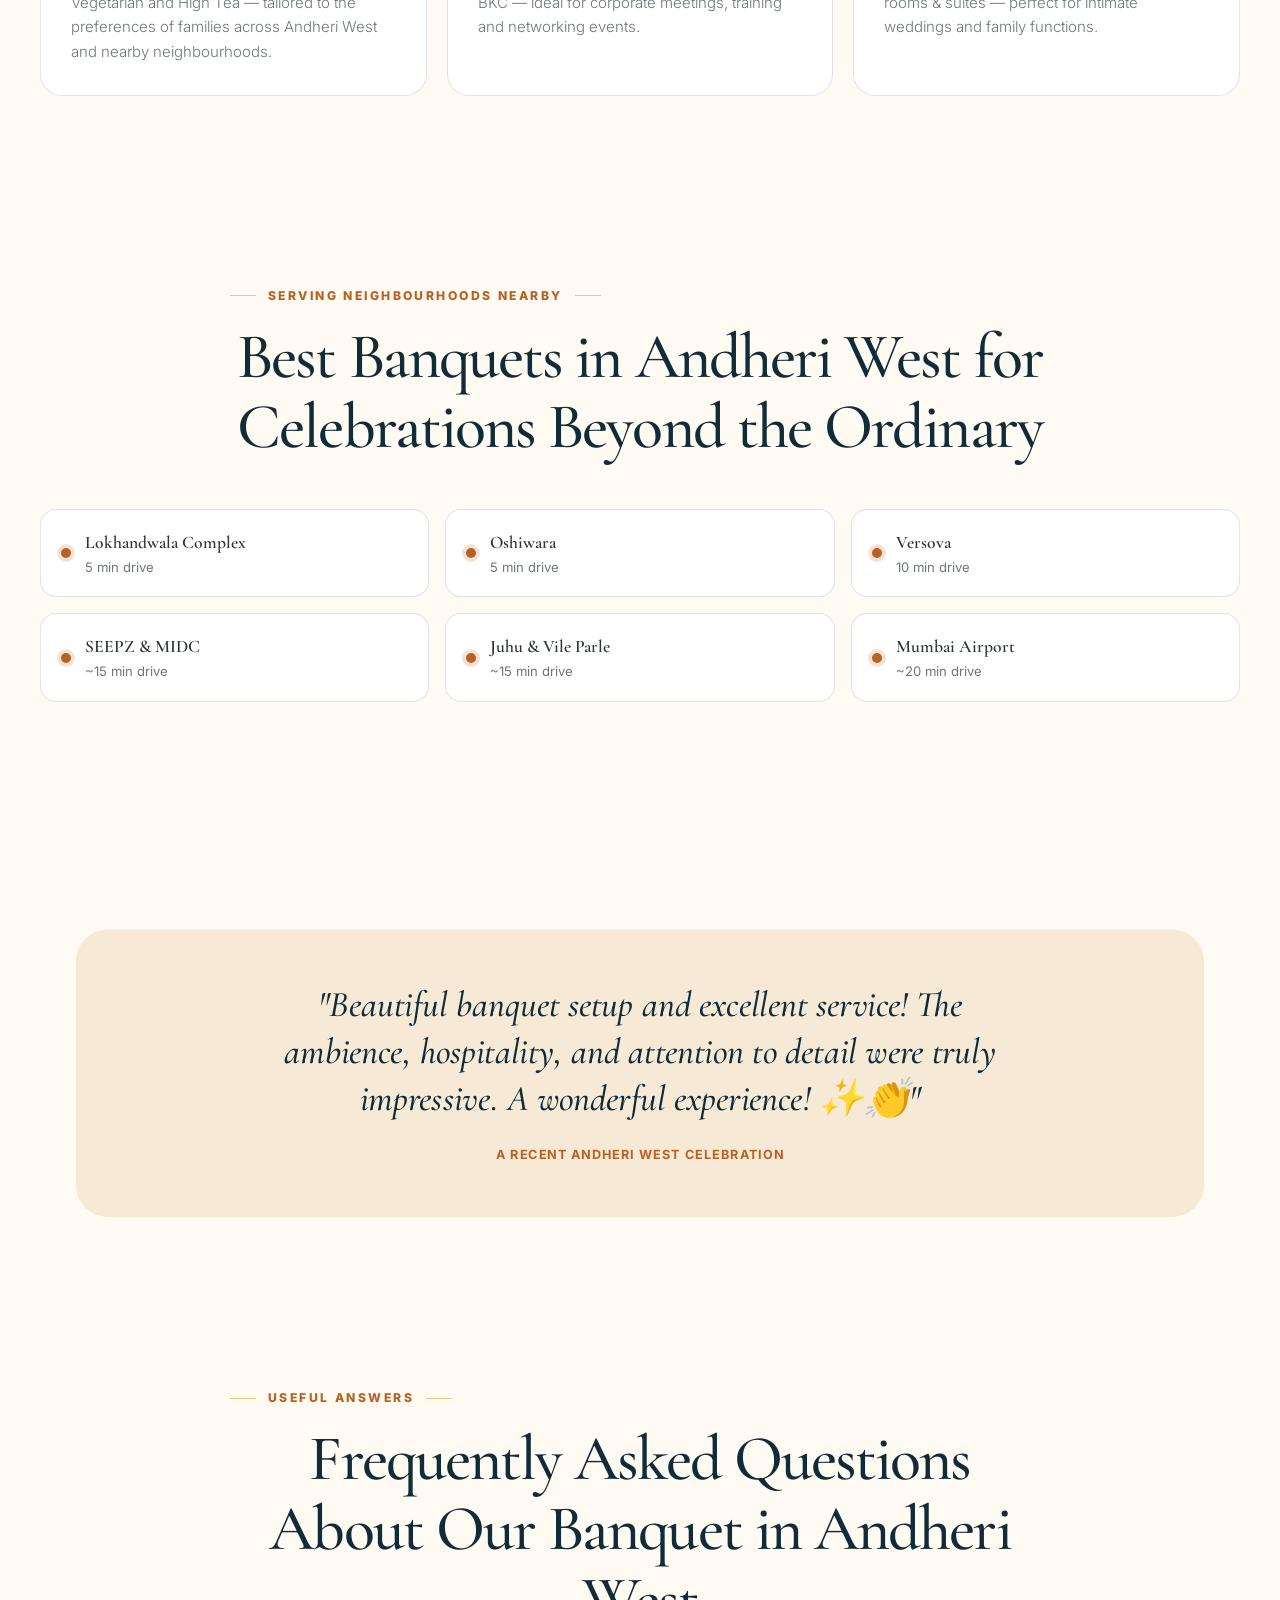
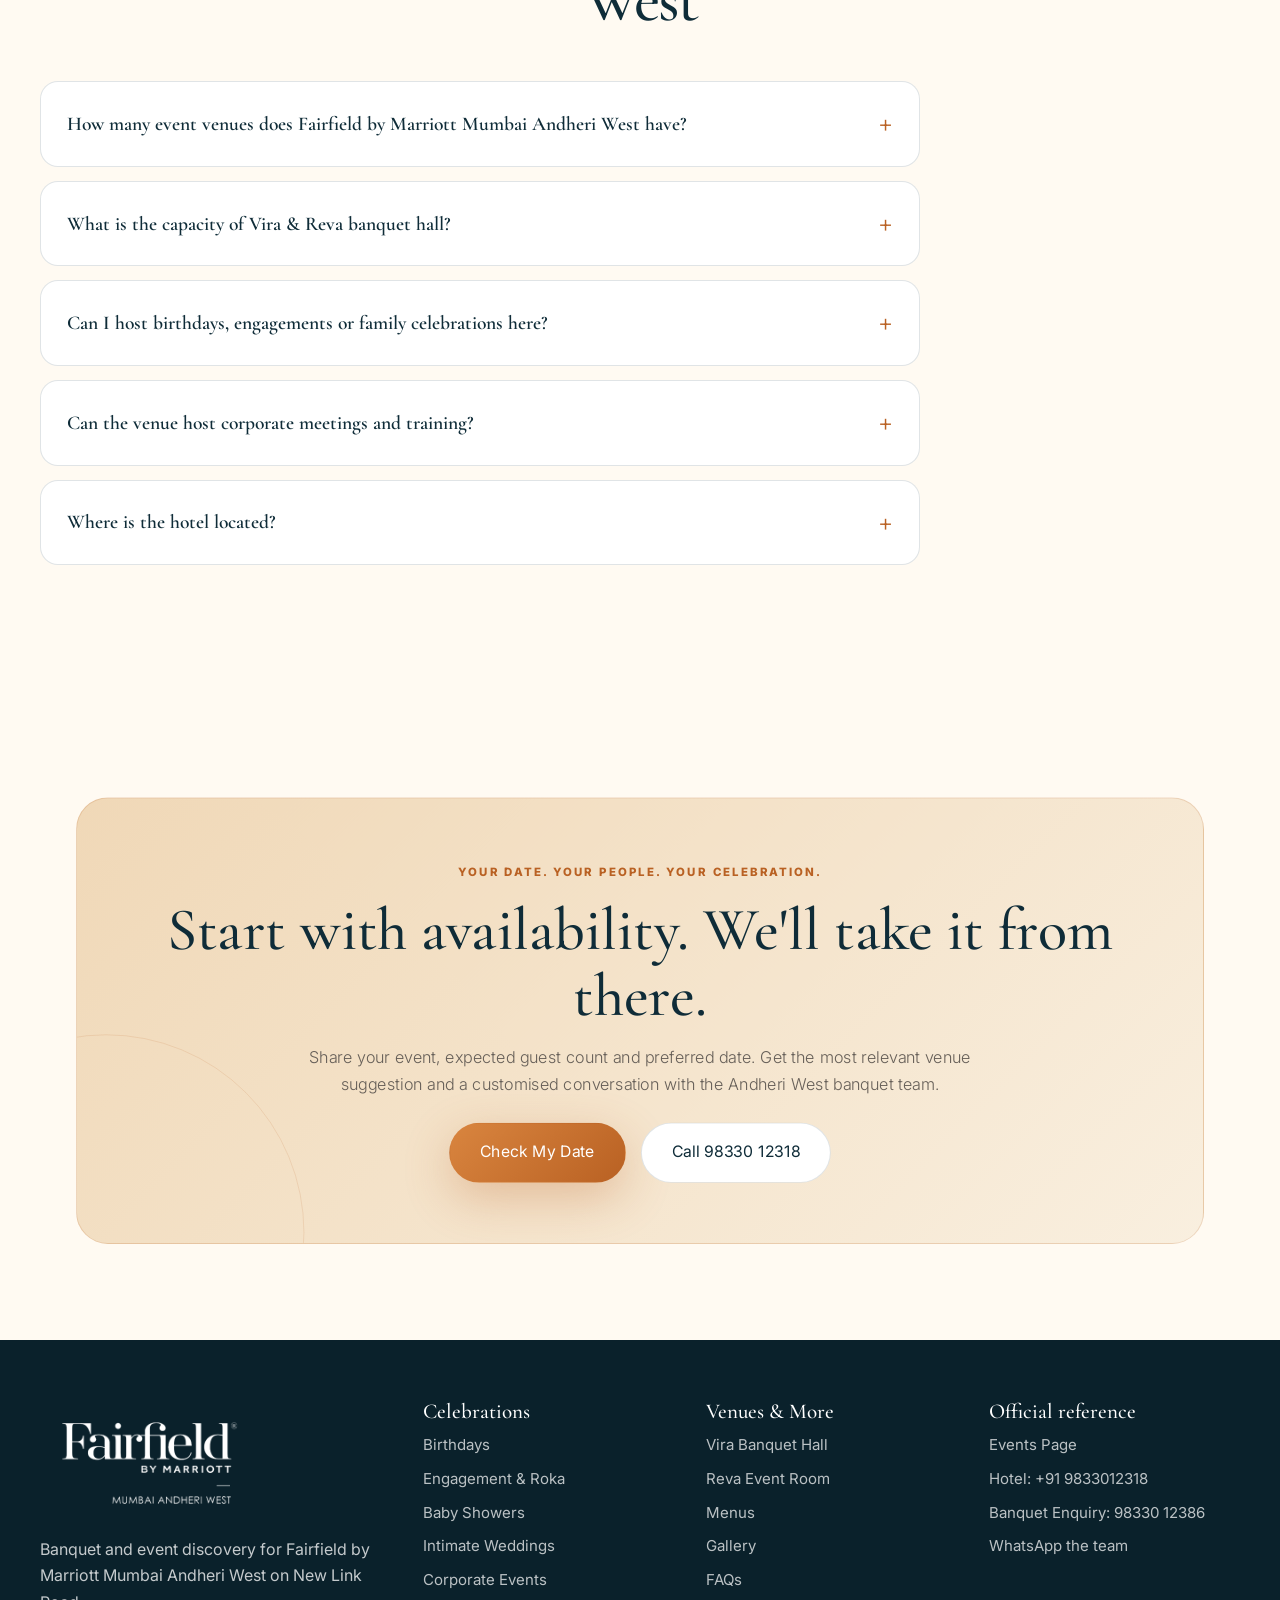
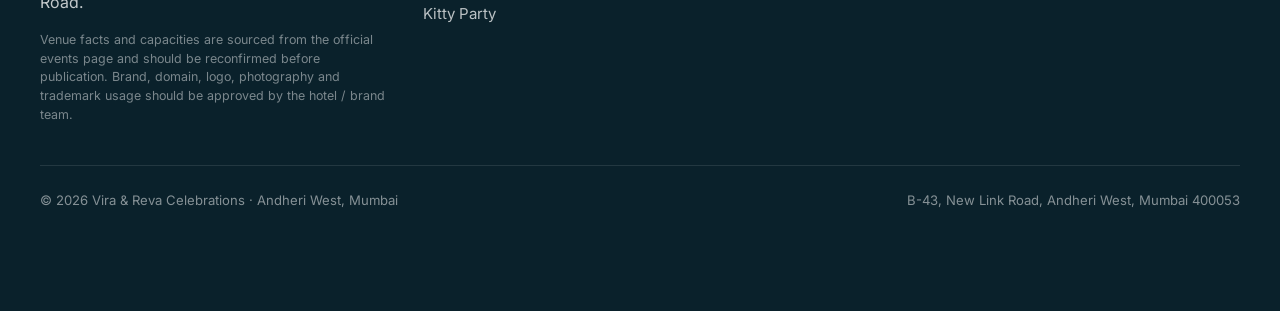
==== commit ba1b27cb: "Add files via upload" ====
--- a/index.html
+++ b/index.html
@@ -19,12 +19,15 @@
 <meta property="og:image" content="assets/img/hero-banquet.jpg">
 <meta name="theme-color" content="#0f2c38">
 <link rel="stylesheet" href="styles.css">
+<link rel="preconnect" href="https://fonts.googleapis.com">
+<link rel="preconnect" href="https://fonts.gstatic.com" crossorigin>
+<link rel="preload" as="image" href="assets/img/FFA.jpeg" fetchpriority="high">
 <script type="application/ld+json">
 {
   "@context":"https://schema.org",
   "@graph":[
     {"@type":"WebSite","@id":"https://YOUR-DOMAIN.com/#website","url":"https://YOUR-DOMAIN.com/","name":"Vira & Reva Celebrations at Fairfield by Marriott Mumbai Andheri West","inLanguage":"en-IN"},
-    {"@type":"Hotel","@id":"https://YOUR-DOMAIN.com/#hotel","name":"Fairfield by Marriott Mumbai Andheri West","url":"https://www.marriott.com/en-us/hotels/bomff-fairfield-mumbai-andheri-west/overview/","telephone":"+91 22-65740000","priceRange":"$$","address":{"@type":"PostalAddress","streetAddress":"B-43, New Link Rd, Andheri West","addressLocality":"Mumbai","addressRegion":"Maharashtra","postalCode":"400053","addressCountry":"IN"},"geo":{"@type":"GeoCoordinates","latitude":19.138959,"longitude":72.832058},"sameAs":["https://www.marriott.com/en-us/hotels/bomff-fairfield-mumbai-andheri-west/events/"]},
+    {"@type":"Hotel","@id":"https://YOUR-DOMAIN.com/#hotel","name":"Fairfield by Marriott Mumbai Andheri West","url":"https://www.marriott.com/en-us/hotels/bomff-fairfield-mumbai-andheri-west/overview/","telephone":"+91 9833012318","priceRange":"$$","address":{"@type":"PostalAddress","streetAddress":"B-43, New Link Rd, Andheri West","addressLocality":"Mumbai","addressRegion":"Maharashtra","postalCode":"400053","addressCountry":"IN"},"geo":{"@type":"GeoCoordinates","latitude":19.138959,"longitude":72.832058},"sameAs":["https://www.marriott.com/en-us/hotels/bomff-fairfield-mumbai-andheri-west/events/"]},
     {"@type":"WebPage","@id":"https://YOUR-DOMAIN.com/#webpage","url":"https://YOUR-DOMAIN.com/","name":"Banquet Halls in Andheri West | Vira & Reva Banquets, Fairfield by Marriott","isPartOf":{"@id":"https://YOUR-DOMAIN.com/#website"},"about":{"@id":"https://YOUR-DOMAIN.com/#hotel"},"dateModified":"2026-09-04","inLanguage":"en-IN"},
     {"@type":"FAQPage","@id":"https://YOUR-DOMAIN.com/#faqpage","mainEntity":[
       {"@type":"Question","name":"How many event venues does Fairfield by Marriott Mumbai Andheri West have?","acceptedAnswer":{"@type":"Answer","text":"The hotel has two event rooms — Vira and Reva — totalling 185 sq. mt. of event space on New Link Road, Andheri West."}},
@@ -38,7 +41,7 @@
 </head>
 <body>
 <nav class="nav"><div class="container nav-inner">
-  <a class="brand" href="index.html"><img class="brand-logo" src="https://cache.marriott.com/content/dam/marriott-digital/fi/global-property-shared/en_us/logo/assets/fi_logo_L.png" alt="Fairfield by Marriott Mumbai Andheri West logo" width="150" height="77"></a>
+  <a class="brand" href="index.html"><img class="brand-logo" src="assets/img/FFM logo.png" alt="Fairfield by Marriott Mumbai Andheri West logo" width="150" height="77"></a>
   <button class="nav-toggle" aria-label="Menu"><span></span><span></span><span></span></button>
   <div class="nav-links">
     <div class="nav-drop"><a href="#celebrations">Celebrations</a>
@@ -56,9 +59,9 @@
 
 <header class="hero">
   <div class="hero-slider">
-    <div class="hero-slide" style="background-image:url('assets/img/FFA.jpeg')"></div>
-    <div class="hero-slide" style="background-image:url('assets/img/FFA.jpeg')"></div>
+    <div class="hero-slide active" style="background-image:url('assets/img/FFA.jpeg')"></div>
     <div class="hero-slide" style="background-image:url('assets/img/FFB.png')"></div>
+    <div class="hero-slide" style="background-image:url('assets/img/hero-banquet.jpg')"></div>
   </div>
   <div class="hero-overlay"></div>
   <span class="hero-orb o1"></span><span class="hero-orb o2"></span>
@@ -66,8 +69,8 @@
   <div class="container"><div class="hero-content">
     <div class="kicker">Premium banquet venue &middot; Andheri West, Mumbai</div>
     <h1>Vira &amp; Reva:<br> Best Banquet Hall in Andheri West</h1>
-    <p class="hero-copy">Celebrate any occasion at one of the best banquet halls in Andheri West. Located at Fairfield by Marriott, Lokhandwala Complex. Minutes from Versova, NESCO IT Park, and SEEPZ.</p>
-    <div class="hero-actions"><a class="btn btn-primary btn-lg" href="#check-date">Check Date Availability</a><a class="btn btn-secondary btn-lg" href="tel:+919833012386">Call Banquet Team</a></div>
+    <p class="hero-copy">Celebrate birthdays, engagements, roka ceremonies, baby showers, anniversaries, intimate weddings, kitty parties, and corporate events at one of the best banquet halls in Andheri West—Fairfield by Marriott, Lokhandwala Complex, minutes from Versova, NESCO IT Park and SEEPZ.</p>
+    <div class="hero-actions"><a class="btn btn-primary btn-lg" href="#check-date">Check Date Availability</a><a class="btn btn-secondary btn-lg" href="tel:+919833012318">Call Banquet Team</a></div>
     <div class="hero-proof"><div class="proof"><strong>2 venues</strong><span>Vira &amp; Reva</span></div><div class="proof"><strong>Up to 120</strong><span>largest capacity</span></div><div class="proof"><strong>185 sq.mt.</strong><span>total event space</span></div><div class="proof"><strong>Andheri West</strong><span>Lokhandwala</span></div></div>
   </div></div>
 </header>
@@ -110,7 +113,7 @@
 <section id="check-date" class="section"><div class="container"><div class="builder-wrap reveal">
   <div class="kicker">Get a personalised recommendation</div>
   <h2>Build your celebration in under a minute.</h2>
-  <p>Share your details and we'll turn it into a simple WhatsApp enquiry so the banquet team can respond with venue fit, availability, menus and a customised package.</p>
+  <p>Share your details and we'll turn it into a simple WhatsApp enquiry so the Andheri West banquet team can respond with venue fit, availability, menus and a customised package.</p>
   <form id="celebration-builder" class="builder">
     <div class="field"><label>Event type</label><select name="event" required><option>Birthday</option><option>Engagement / Roka</option><option>Baby Shower</option><option>Anniversary</option><option>Mehendi</option><option>Intimate Wedding</option><option>Kitty Party</option><option>Corporate Meeting</option><option>Conference / Training</option><option>Family Function</option></select></div>
     <div class="field"><label>Guests</label><input name="guests" type="number" min="10" max="120" placeholder="e.g. 80" required></div>
@@ -124,20 +127,20 @@
 
 <section class="section"><div class="container"><div class="section-head center reveal"><div class="kicker ornament">Why Andheri West hosts choose us</div><h2>A Premium Banquet Experience in the Heart of Andheri West.</h2></div>
   <div class="why-grid">
-    <div class="why-item reveal"><div class="num">01</div><h3>Lokhandwala location</h3><p>On B-43 New Link Road, Andheri West — minutes from Lokhandwala, Versova, Oshiwara and the Linking Road stretch. Easy for guests arriving from across the western suburbs.</p></div>
+    <div class="why-item reveal"><div class="num">01</div><h3>New Link Road location</h3><p>On B-43 New Link Road, Andheri West — minutes from Lokhandwala, Versova, Oshiwara and the Linking Road stretch. Easy for guests arriving from across the western suburbs.</p></div>
     <div class="why-item reveal d1"><div class="num">02</div><h3>Two flexible venues</h3><p>Vira for up to 120 guests and Reva for intimate 25–40 gatherings. Choose by occasion, not by compromise — both within the same premium hotel.</p></div>
-    <div class="why-item reveal d2"><div class="num">03</div><h3>Premium hospitality</h3><p>Professional service standards, in-house catering from Pana restaurant, A/V support and certified wedding planners for your celebration.</p></div>
+    <div class="why-item reveal d2"><div class="num">03</div><h3>Marriott hospitality</h3><p>Professional service standards, in-house catering from Pana restaurant, A/V support and certified wedding planners for your celebration.</p></div>
     <div class="why-item reveal"><div class="num">04</div><h3>Veg &amp; Jain friendly</h3><p>Sample menus for Vegetarian, Jain, Non-Vegetarian and High Tea — tailored to the preferences of families across Andheri West and nearby neighbourhoods.</p></div>
     <div class="why-item reveal d1"><div class="num">05</div><h3>Connected to business hubs</h3><p>Seamless connectivity to SEEPZ, Powai and BKC — ideal for corporate meetings, training and networking events.</p></div>
     <div class="why-item reveal d2"><div class="num">06</div><h3>106 rooms on site</h3><p>Out-of-town guests can stay in 106 modern rooms &amp; suites — perfect for intimate weddings and family functions.</p></div>
   </div>
 </div></section>
 
-<section class="section-sm"><div class="container"><div class="section-head center reveal"><div class="kicker ornament">Serving neighbourhoods nearby</div><h2>Best Banquets in Andheri West for Celebrations </h2></div>
+<section class="section-sm"><div class="container"><div class="section-head center reveal"><div class="kicker ornament">Serving neighbourhoods nearby</div><h2>Best Banquets in Andheri West for Celebrations Beyond the Ordinary</h2></div>
   <div class="loc-strip reveal">
-    <div class="loc-chip"><span class="dot"></span><div><b>Lokhandwala Complex</b><span>~5 min drive</span></div></div>
-    <div class="loc-chip"><span class="dot"></span><div><b>Oshiwara</b><span>~5 min drive</span></div></div>
-    <div class="loc-chip"><span class="dot"></span><div><b>Versova</b><span>~10 min drive</span></div></div>
+    <div class="loc-chip"><span class="dot"></span><div><b>Lokhandwala Complex</b><span>5 min drive</span></div></div>
+    <div class="loc-chip"><span class="dot"></span><div><b>Oshiwara</b><span>5 min drive</span></div></div>
+    <div class="loc-chip"><span class="dot"></span><div><b>Versova</b><span>10 min drive</span></div></div>
     <div class="loc-chip"><span class="dot"></span><div><b>SEEPZ &amp; MIDC</b><span>~15 min drive</span></div></div>
     <div class="loc-chip"><span class="dot"></span><div><b>Juhu &amp; Vile Parle</b><span>~15 min drive</span></div></div>
     <div class="loc-chip"><span class="dot"></span><div><b>Mumbai Airport</b><span>~20 min drive</span></div></div>
@@ -148,7 +151,7 @@
 
 <section class="section"><div class="container"><div class="quote-band reveal scale"><blockquote>"Beautiful banquet setup and excellent service! The ambience, hospitality, and attention to detail were truly impressive. A wonderful experience! ✨👏"</blockquote><cite>A recent Andheri West celebration</cite></div></div></section>
 
-<section id="faq" class="section-sm"><div class="container"><div class="section-head center reveal"><div class="kicker ornament">Useful answers</div><h2>FAQs About Our Banquet in Andheri West</h2></div><div class="faq">
+<section id="faq" class="section-sm"><div class="container"><div class="section-head center reveal"><div class="kicker ornament">Useful answers</div><h2>Frequently Asked Questions About Our Banquet in Andheri West</h2></div><div class="faq">
 <details class="reveal"><summary>How many event venues does Fairfield by Marriott Mumbai Andheri West have?</summary><p>The hotel has two event rooms — Vira and Reva — totalling 185 sq. mt. of event space on New Link Road, Andheri West.</p></details>
 <details class="reveal"><summary>What is the capacity of Vira &amp; Reva banquet hall?</summary><p>Vira hosts up to 120 guests in banquet, reception and theatre-style setups across 1,570.5 sq. ft. (145.9 sq. mt.). Reva hosts up to 25 guests banquet-style and up to 40 guests reception-style across 420.9 sq. ft. (39.1 sq. mt.) — ideal for intimate gatherings and meetings. Final capacity should always be reconfirmed for your chosen setup.</p></details>
 <details class="reveal"><summary>Can I host birthdays, engagements or family celebrations here?</summary><p>Yes. The official property events page promotes social functions and celebrations. The banquet team can confirm the right room, setup, menu and date availability for your specific event in Andheri West.</p></details>
@@ -156,23 +159,23 @@
 <details class="reveal"><summary>Where is the hotel located?</summary><p>Fairfield by Marriott Mumbai Andheri West is at B-43, New Link Road, Andheri West, Mumbai, Maharashtra 400053 — minutes from Lokhandwala, Versova and SEEPZ.</p></details>
 </div></div></section>
 
-<section class="section"><div class="container"><div class="cta reveal scale"><div class="kicker">Your date. Your people. Your celebration.</div><h2>Start with availability. We'll take it from there.</h2><p>Share your event, expected guest count and preferred date. Get the most relevant venue suggestion and a customised conversation with the Andheri West banquet team.</p><a class="btn btn-primary btn-lg" href="#check-date">Check My Date</a> <a class="btn btn-light btn-lg" href="tel:+919833012386">Call 98330 12386</a></div></div></section>
+<section class="section"><div class="container"><div class="cta reveal scale"><div class="kicker">Your date. Your people. Your celebration.</div><h2>Start with availability. We'll take it from there.</h2><p>Share your event, expected guest count and preferred date. Get the most relevant venue suggestion and a customised conversation with the Andheri West banquet team.</p><a class="btn btn-primary btn-lg" href="#check-date">Check My Date</a> <a class="btn btn-light btn-lg" href="tel:+919833012318">Call 98330 12318</a></div></div></section>
 </main>
 
 <footer class="footer"><div class="container"><div class="footer-grid">
-  <div><div class="footer-brand"><span class="brand-logo-wrap"><img class="brand-logo footer-logo" src="https://cache.marriott.com/content/dam/marriott-digital/fi/global-property-shared/en_us/logo/assets/fi_logo_L.png" alt="Fairfield by Marriott Mumbai Andheri West logo" width="140" height="72"></span></div><p>Banquet and event discovery for Fairfield by Marriott Mumbai Andheri West on New Link Road.</p><small>Venue facts and capacities are sourced from the official events page and should be reconfirmed before publication. Brand, domain, logo, photography and trademark usage should be approved by the hotel / brand team.</small></div>
+  <div><div class="footer-brand"><img class="brand-logo footer-logo" src="assets/img/FFM logo white.png" alt="Fairfield by Marriott Mumbai Andheri West logo" width="140" height="72"></span></div><p>Banquet and event discovery for Fairfield by Marriott Mumbai Andheri West on New Link Road.</p><small>Venue facts and capacities are sourced from the official events page and should be reconfirmed before publication. Brand, domain, logo, photography and trademark usage should be approved by the hotel / brand team.</small></div>
   <div><h3>Celebrations</h3><a href="birthday-party-venue-andheri-west.html">Birthdays</a><a href="engagement-venue-andheri-west.html">Engagement &amp; Roka</a><a href="baby-shower-venue-andheri-west.html">Baby Showers</a><a href="intimate-wedding-venue-andheri-west.html">Intimate Weddings</a><a href="corporate-events-andheri-west.html">Corporate Events</a><a href="kitty-party-venue-andheri-west.html">Kitty Party</a></div>
   <div><h3>Venues &amp; More</h3><a href="#venues">Vira Banquet Hall</a><a href="#venues">Reva Event Room</a><a href="#check-date">Menus</a><a href="#check-date">Gallery</a><a href="#faq">FAQs</a></div>
-  <div><h3>Official reference</h3><a href="https://www.marriott.com/en-us/hotels/bomff-fairfield-mumbai-andheri-west/events/" target="_blank" rel="noopener">Events Page</a><a href="tel:+912265740000">Hotel: +91 22-65740000</a><a href="tel:+919833012386">Banquet Enquiry: 98330 12386</a><a href="https://wa.me/919833012386" target="_blank" rel="noopener">WhatsApp the team</a></div>
+  <div><h3>Official reference</h3><a href="https://www.marriott.com/en-us/hotels/bomff-fairfield-mumbai-andheri-west/events/" target="_blank" rel="noopener">Events Page</a><a href="tel:+919833012318">Hotel: +91 9833012318</a><a href="https://wa.me/919833012386" target="_blank" rel="noopener">Banquet Enquiry: 98330 12386</a><a href="https://wa.me/919833012386" target="_blank" rel="noopener">WhatsApp the team</a></div>
 </div>
 <div class="footer-bottom"><span>&copy; 2026 Vira &amp; Reva Celebrations · Andheri West, Mumbai</span><span>B-43, New Link Road, Andheri West, Mumbai 400053</span></div>
 </div></footer>
 
-<div class="sticky-mobile"><a href="tel:+919833012386">Call</a><a class="wa" href="https://wa.me/919833012386" target="_blank" rel="noopener">WhatsApp</a><a class="book" href="#check-date">Check Date</a></div>
+<div class="sticky-mobile"><a href="tel:+919833012318">Call</a><a class="wa" href="https://wa.me/919833012386" target="_blank" rel="noopener">WhatsApp</a><a class="book" href="#check-date">Check Date</a></div>
 <div class="float-actions">
   <a class="float-btn wa" href="https://wa.me/919833012386?text=Hi%2C%20I%27d%20like%20to%20enquire%20about%20hosting%20an%20event%20at%20Vira%20%26%20Reva%2C%20Fairfield%20by%20Marriott%20Mumbai%20Andheri%20West." target="_blank" rel="noopener" aria-label="Chat with us on WhatsApp"><svg viewBox="0 0 24 24"><path d="M21 11.5a8.38 8.38 0 0 1-.9 3.8 8.5 8.5 0 0 1-7.6 4.7 8.38 8.38 0 0 1-3.8-.9L3 21l1.9-5.7a8.38 8.38 0 0 1-.9-3.8 8.5 8.5 0 0 1 4.7-7.6 8.38 8.38 0 0 1 3.8-.9h.5a8.48 8.48 0 0 1 8 8v.5z"></path></svg><span class="ftip">WhatsApp Us</span></a>
-  <a class="float-btn call" href="tel:+919833012386" aria-label="Call the banquet team"><svg viewBox="0 0 24 24"><path d="M22 16.92v3a2 2 0 0 1-2.18 2 19.79 19.79 0 0 1-8.63-3.07 19.5 19.5 0 0 1-6-6 19.79 19.79 0 0 1-3.07-8.67A2 2 0 0 1 4.11 2h3a2 2 0 0 1 2 1.72 12.84 12.84 0 0 0 .7 2.81 2 2 0 0 1-.45 2.11L8.09 9.91a16 16 0 0 0 6 6l1.27-1.27a2 2 0 0 1 2.11-.45 12.84 12.84 0 0 0 2.81.7A2 2 0 0 1 22 16.92z"></path></svg><span class="ftip">Call Now</span></a>
+  <a class="float-btn call" href="tel:+919833012318" aria-label="Call the banquet team"><svg viewBox="0 0 24 24"><path d="M22 16.92v3a2 2 0 0 1-2.18 2 19.79 19.79 0 0 1-8.63-3.07 19.5 19.5 0 0 1-6-6 19.79 19.79 0 0 1-3.07-8.67A2 2 0 0 1 4.11 2h3a2 2 0 0 1 2 1.72 12.84 12.84 0 0 0 .7 2.81 2 2 0 0 1-.45 2.11L8.09 9.91a16 16 0 0 0 6 6l1.27-1.27a2 2 0 0 1 2.11-.45 12.84 12.84 0 0 0 2.81.7A2 2 0 0 1 22 16.92z"></path></svg><span class="ftip">Call Now</span></a>
 </div>
 
 <script src="script.js"></script>
-</body></html>
+</body></html>
--- a/styles.css
+++ b/styles.css
@@ -64,7 +64,7 @@
 .brand{display:flex;align-items:center;gap:13px;font-weight:700;color:var(--ink);font-family:var(--serif)}
 .brandmark{width:46px;height:46px;border-radius:50%;border:1.5px solid var(--champagne);display:grid;place-items:center;font-family:var(--serif);color:var(--copper);font-size:1.4rem;font-weight:600;background:radial-gradient(circle at 30% 30%,rgba(233,197,143,.25),transparent 70%);transition:transform .5s var(--ease)}
 .brand:hover .brandmark{transform:rotate(20deg) scale(1.05)}
-.brand-logo{height:48px;width:auto;display:block;transition:transform .45s var(--ease)}
+.brand-logo{height: 85px;width:auto;display:block;transition:transform .45s var(--ease)}
 .brand:hover .brand-logo{transform:scale(1.04)}
 .brand-text{display:flex;flex-direction:column}
 .brand-name{font-size:1.32rem;line-height:1.05;font-weight:600;letter-spacing:.01em}
@@ -105,8 +105,8 @@
 .hero:after{content:"";position:absolute;inset:20px;border:1px solid rgba(233,197,143,.32);border-radius:30px;pointer-events:none;animation:heroFrameIn 1.2s var(--ease) both;z-index:3}
 
 .hero-slider{position:absolute;inset:0;z-index:0}
-.hero-slide{position:absolute;inset:0;background-size:cover;background-position:center;opacity:0;transition:opacity 1.8s var(--ease);animation:heroKenBurns 15s ease-in-out infinite}
-.hero-slide.active{opacity:1;z-index:1}
+.hero-slide{position:absolute;inset:0;background-size:cover;background-position:center;opacity:0;transition:opacity 1.8s var(--ease)}
+.hero-slide.active{opacity:1;z-index:1;animation:heroKenBurns 9s ease-out forwards}
 .hero-overlay{position:absolute;inset:0;z-index:1;background:linear-gradient(95deg,rgba(10,30,38,.95) 0%,rgba(10,30,38,.82) 42%,rgba(10,30,38,.30) 78%)}
 .hero-dots{position:absolute;left:50%;bottom:26px;transform:translateX(-50%);z-index:4;display:flex;gap:10px}
 .hero-dots button{width:9px;height:9px;padding:0;border-radius:50%;border:1px solid rgba(255,255,255,.6);background:rgba(255,255,255,.35);cursor:pointer;transition:.3s var(--ease)}
@@ -255,7 +255,7 @@
 .footer-brand .brand-name{color:#fff}
 .footer-brand small{color:rgba(255,255,255,.6)}
 .brand-logo-wrap{background:#fffaf2;border-radius:14px;padding:9px 16px;display:inline-flex;align-items:center;box-shadow:0 10px 28px rgba(0,0,0,.28);flex:0 0 auto}
-.footer-logo{height:34px}
+.footer-logo{height: 120px;}
 .footer-bottom{margin-top:40px;padding-top:24px;border-top:1px solid rgba(255,255,255,.10);font-size:.82rem;color:rgba(255,255,255,.5);display:flex;justify-content:space-between;flex-wrap:wrap;gap:10px}
 
 .sticky-mobile{display:none}
@@ -268,10 +268,10 @@
 .float-btn .ftip{position:absolute;right:calc(100% + 14px);top:50%;transform:translateY(-50%) translateX(6px);background:var(--ink);color:#fff;padding:7px 14px;border-radius:10px;font-size:.78rem;font-weight:600;letter-spacing:.01em;white-space:nowrap;opacity:0;visibility:hidden;transition:.25s var(--ease);box-shadow:var(--shadow-sm)}
 .float-btn:hover .ftip{opacity:1;visibility:visible;transform:translateY(-50%) translateX(0)}
 @media(max-width:640px){
-  .float-actions{right:16px;bottom:98px;gap:12px}
-  .float-btn{width:50px;height:50px}
-  .float-btn svg{width:22px;height:22px}
-  .float-btn .ftip{display:none}
+  /* The sticky bottom bar (Call / WhatsApp / Check Date) already covers
+     these actions on phones, so hide the floating bubbles to avoid two
+     sets of the same buttons fighting for space on a small screen. */
+  .float-actions{display:none}
 }
 
 .reveal{opacity:0;transform:translateY(36px);transition:opacity .9s var(--ease),transform .9s var(--ease)}
@@ -370,20 +370,29 @@
 @keyframes underline{from{transform:scaleX(0)}to{transform:scaleX(1)}}
 @keyframes heroFrameIn{from{opacity:0;transform:scale(.98)}to{opacity:1;transform:none}}
 @keyframes floatOrb{0%,100%{transform:translate(0,0)}50%{transform:translate(20px,-26px)}}
-@keyframes heroKenBurns{0%{transform:scale(1.02)}50%{transform:scale(1.1)}100%{transform:scale(1.02)}}
+@keyframes heroKenBurns{0%{transform:scale(1.0)}100%{transform:scale(1.07)}}
 @keyframes marquee{from{transform:translateX(0)}to{transform:translateX(-50%)}}
 @keyframes shimmer{0%{background-position:-200% 0}100%{background-position:200% 0}}
 
+/* ===== Large tablets / small laptops ===== */
+@media(max-width:1100px){
+  .section{padding:96px 0}
+  .hero-content{padding:110px 0 120px}
+}
+
+/* ===== Tablets & below: nav becomes a toggle menu, grids go 2-up ===== */
 @media(max-width:1000px){
-  .nav-links{position:fixed;inset:74px 0 auto 0;flex-direction:column;background:rgba(255,250,242,.98);backdrop-filter:blur(16px);padding:24px;gap:6px;box-shadow:0 20px 50px rgba(22,52,66,.18);transform:translateY(-120%);transition:.4s var(--ease);align-items:stretch;border-bottom:1px solid var(--line)}
+  .nav-links{position:fixed;inset:74px 0 auto 0;flex-direction:column;background:rgba(255,250,242,.98);backdrop-filter:blur(16px);padding:24px;gap:6px;box-shadow:0 20px 50px rgba(22,52,66,.18);transform:translateY(-120%);transition:.4s var(--ease);align-items:stretch;border-bottom:1px solid var(--line);max-height:calc(100vh - 74px);overflow-y:auto}
   .nav-links.open{transform:translateY(0)}
   .nav-links>a{padding:12px 4px;border-bottom:1px solid var(--line-soft)}
+  .nav-links .btn{margin-top:6px}
   .nav-drop{position:static}
   .nav-drop-panel{position:static;transform:none;opacity:1;visibility:visible;box-shadow:none;border:0;background:transparent;min-width:0;padding:4px 0 4px 16px;display:grid}
   .nav-drop-panel a{font-size:.86rem;padding:8px 10px}
   .nav-drop>a:after{display:none}
-  .nav-toggle{display:block}
+  .nav-toggle{display:block;flex:0 0 auto}
   .hero{min-height:auto;background-attachment:scroll}
+  .hero-content{padding:100px 0 110px}
   .hero-proof{grid-template-columns:repeat(2,1fr)}
   .quick-grid{grid-template-columns:1fr 1fr}
   .quick-intro{grid-column:1/-1}
@@ -395,35 +404,120 @@
   .gallery-grid{grid-template-columns:1fr 1fr}
   .stats-band .stat-cell:nth-child(2){border-right:0}
   .stats-band .stat-cell{border-bottom:1px solid rgba(255,255,255,.10)}
-}
+  .page-hero{min-height:64vh;padding:130px 0 60px}
+}
+
+/* ===== Tablet portrait fine-tuning ===== */
+@media(max-width:780px){
+  .section{padding:76px 0}
+  .section-sm{padding:60px 0}
+  .section-head{margin-bottom:36px}
+  .quote-band{padding:48px 34px}
+  .builder-wrap{padding:44px 34px}
+  .cta{padding:52px 30px}
+  .stats-band{grid-template-columns:1fr 1fr}
+  .venue{padding:36px}
+  .venue h3{font-size:2.3rem}
+}
+
+/* ===== Phones: this is where sections must go fully single-column ===== */
 @media(max-width:640px){
-  .container{width:min(100% - 28px,1200px)}
-  .section{padding:80px 0}
+  .container,.container-narrow{width:min(100% - 28px,1200px)}
+  .section{padding:64px 0}
+  .section-sm{padding:48px 0}
+  .section-head{margin-bottom:30px}
   .hero{min-height:auto;background-position:60% center}
-  .hero-content{padding:90px 0 110px}
-  .hero h1{font-size:3.1rem}
-  .hero-copy{font-size:1.04rem}
-  .hero-proof{grid-template-columns:1fr 1fr}
-  .cards,.builder,.flow,.footer-grid,.why-grid,.loc-strip,.menu-cards,.stats-band{grid-template-columns:1fr}
-  .quick-grid{grid-template-columns:1fr 1fr}
-  .venues{gap:16px}
-  .venue{padding:30px}
-  .venue-stats{grid-template-columns:1fr 1fr}
+  .hero-content{padding:88px 0 100px}
+  .hero h1{font-size:2.6rem;letter-spacing:-.02em}
+  .hero-copy{font-size:1.02rem;margin:18px 0 24px}
+  .hero-actions{gap:10px}
+  .hero-actions .btn{flex:1 1 auto;justify-content:center}
+  .hero-proof{grid-template-columns:1fr 1fr;margin-top:30px}
+  .page-hero{min-height:auto;padding:118px 0 44px}
+  .page-hero h1{font-size:2.3rem}
+  .page-hero p{font-size:1rem}
+  .page-hero-actions{gap:10px}
+  .page-hero-actions .btn{flex:1 1 auto;justify-content:center}
+  .breadcrumb{font-size:.78rem}
+  .cards,.venues,.builder,.flow,.split,.feature-row,.footer-grid,.why-grid,.loc-strip,.menu-cards,.stats-band,.gallery-grid,.quick-grid{grid-template-columns:1fr}
+  .feature-row{gap:24px}
+  .feature-row.flip .feature-img{order:0}
+  .feature-img img{max-height:340px;object-fit:cover}
+  .split{gap:24px}
+  .poster{padding:10px;border-radius:22px}
+  .venues{gap:20px}
+  .venue{padding:26px;min-height:0}
+  .venue h3{font-size:2rem}
+  .venue .tag{margin-bottom:16px}
+  .venue p{font-size:.96rem;max-width:none}
+  .venue-stats{grid-template-columns:repeat(3,1fr);gap:8px;margin:20px 0}
+  .venue-stat{padding:12px 8px;min-width:0}
+  .venue-stat strong{font-size:1.12rem;overflow-wrap:break-word}
+  .venue-stat span{font-size:.68rem}
+  .why-grid,.cards{gap:14px}
+  .why-item,.card{padding:24px}
+  .menu-cards{gap:14px}
+  .menu-card{padding:26px}
   .builder-wrap{padding:32px 22px;border-radius:26px}
-  .cta{padding:44px 24px}
-  .quote-band{padding:40px 24px}
-  .feature-row{gap:30px}
-  .stats-band .stat-cell{border-bottom:1px solid rgba(255,255,255,.10)}
+  .builder{gap:14px}
+  .builder-actions{flex-direction:column;align-items:stretch;gap:10px}
+  .builder-actions .btn{width:100%}
+  .cta{padding:40px 22px}
+  .cta .btn{display:block;width:100%;margin:8px 0}
+  .quote-band{padding:36px 22px}
+  .quote-band blockquote{font-size:1.4rem}
+  .stats-band .stat-cell{border-right:0;border-bottom:1px solid rgba(255,255,255,.10);padding:26px 16px}
+  .stats-band .stat-cell:last-child{border-bottom:0}
+  .marquee-track{font-size:1.1rem;gap:30px;animation-duration:20s}
+  .marquee-track span{gap:30px}
+  .faq details{padding:18px 20px}
+  .faq summary{font-size:1.08rem}
+  .loc-strip{gap:12px}
   .sticky-mobile{position:fixed;bottom:0;left:0;right:0;z-index:100;display:grid;grid-template-columns:1fr 1fr 1.25fr;background:#fff;border-top:1px solid var(--line);padding:9px;gap:8px;box-shadow:0 -10px 34px rgba(22,52,66,.14)}
   .sticky-mobile a{display:grid;place-items:center;min-height:50px;border-radius:13px;font-size:.82rem;font-weight:700;transition:.2s var(--ease)}
   .sticky-mobile a:active{transform:scale(.96)}
   .sticky-mobile .wa{background:#eef8f1}
   .sticky-mobile .book{background:var(--copper);color:#fff}
-  .footer{padding-bottom:130px}
+  .footer{padding:48px 0 130px}
+  .footer-grid{gap:28px}
   .footer-bottom{flex-direction:column;align-items:flex-start}
+}
+
+/* ===== Small phones (iPhone SE / compact Android) ===== */
+@media(max-width:420px){
+  .container,.container-narrow{width:min(100% - 22px,1200px)}
+  .topbar{font-size:.74rem;padding:8px 10px;line-height:1.4}
+  .brand-logo{height:38px}
+  .nav-inner{min-height:66px}
+  .hero-content{padding:78px 0 90px}
+  .hero h1{font-size:2.15rem}
+  .hero-copy{font-size:.96rem}
+  .hero-proof{grid-template-columns:1fr 1fr;gap:10px}
+  .proof{padding:12px}
+  .hero-actions .btn,.page-hero-actions .btn{font-size:.9rem;padding:13px 18px}
+  .page-hero h1{font-size:1.95rem}
+  .section-head h2{font-size:1.9rem}
+  .venue{padding:22px}
+  .venue-stats{grid-template-columns:repeat(3,1fr);gap:6px;margin:16px 0}
+  .venue-stat{padding:10px 6px}
+  .venue-stat strong{font-size:1rem}
+  .venue-stat span{font-size:.6rem}
+  .venue h3{font-size:1.9rem}
+  .why-item .num{font-size:1.8rem}
+  .why-item h3{font-size:1.2rem}
+  .card h3{font-size:1.35rem}
+  .quote-band blockquote{font-size:1.2rem}
+  .cta h2{font-size:1.9rem}
+  .field input,.field select{padding:13px 14px}
+  .sticky-mobile{padding:7px;gap:6px}
+  .sticky-mobile a{min-height:46px;font-size:.76rem}
+}
+
+@media(max-width:640px) and (hover:none){
+  .card:hover,.venue:hover,.why-item:hover,.menu-card:hover,.loc-chip:hover{transform:none;box-shadow:0 8px 28px rgba(22,52,66,.05)}
 }
 
 @media(prefers-reduced-motion:reduce){
   *,*::before,*::after{animation-duration:.01ms !important;animation-iteration-count:1 !important;transition-duration:.01ms !important;scroll-behavior:auto !important}
   .reveal{opacity:1;transform:none}
-}
+}
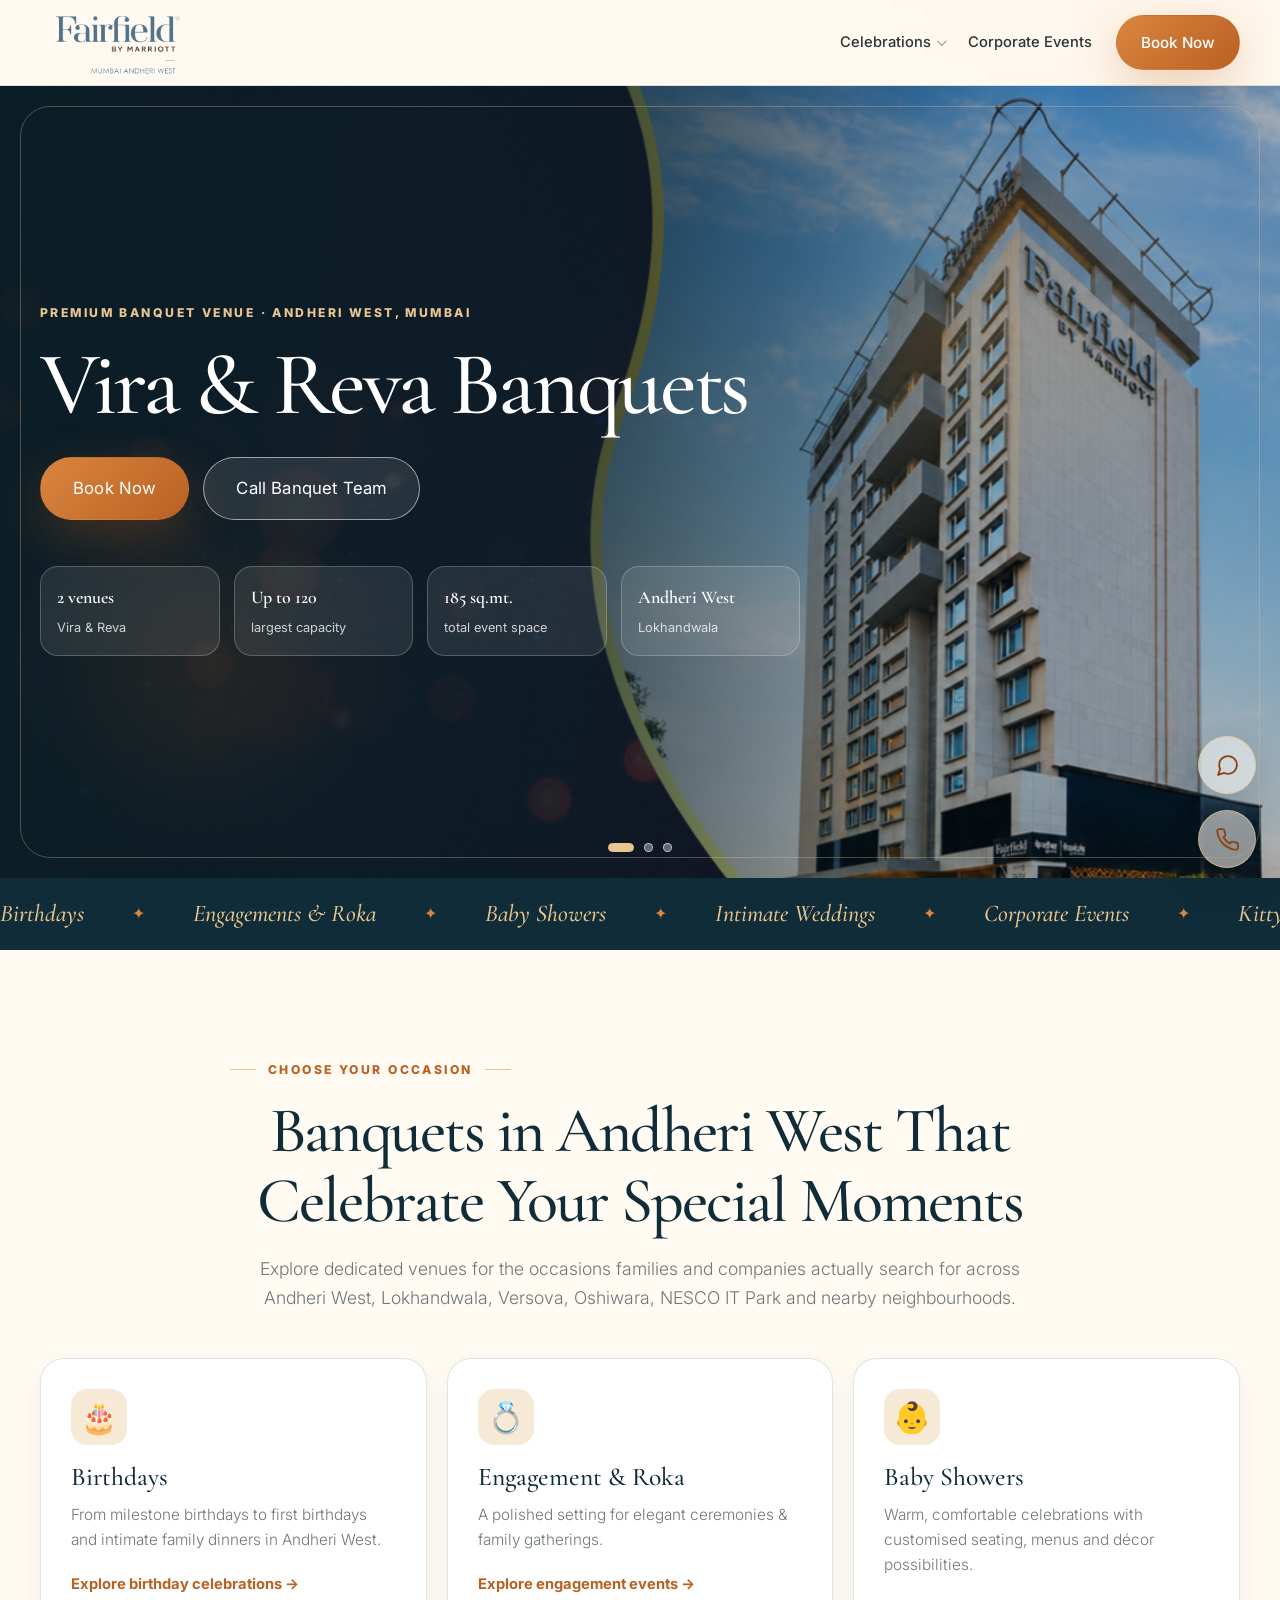
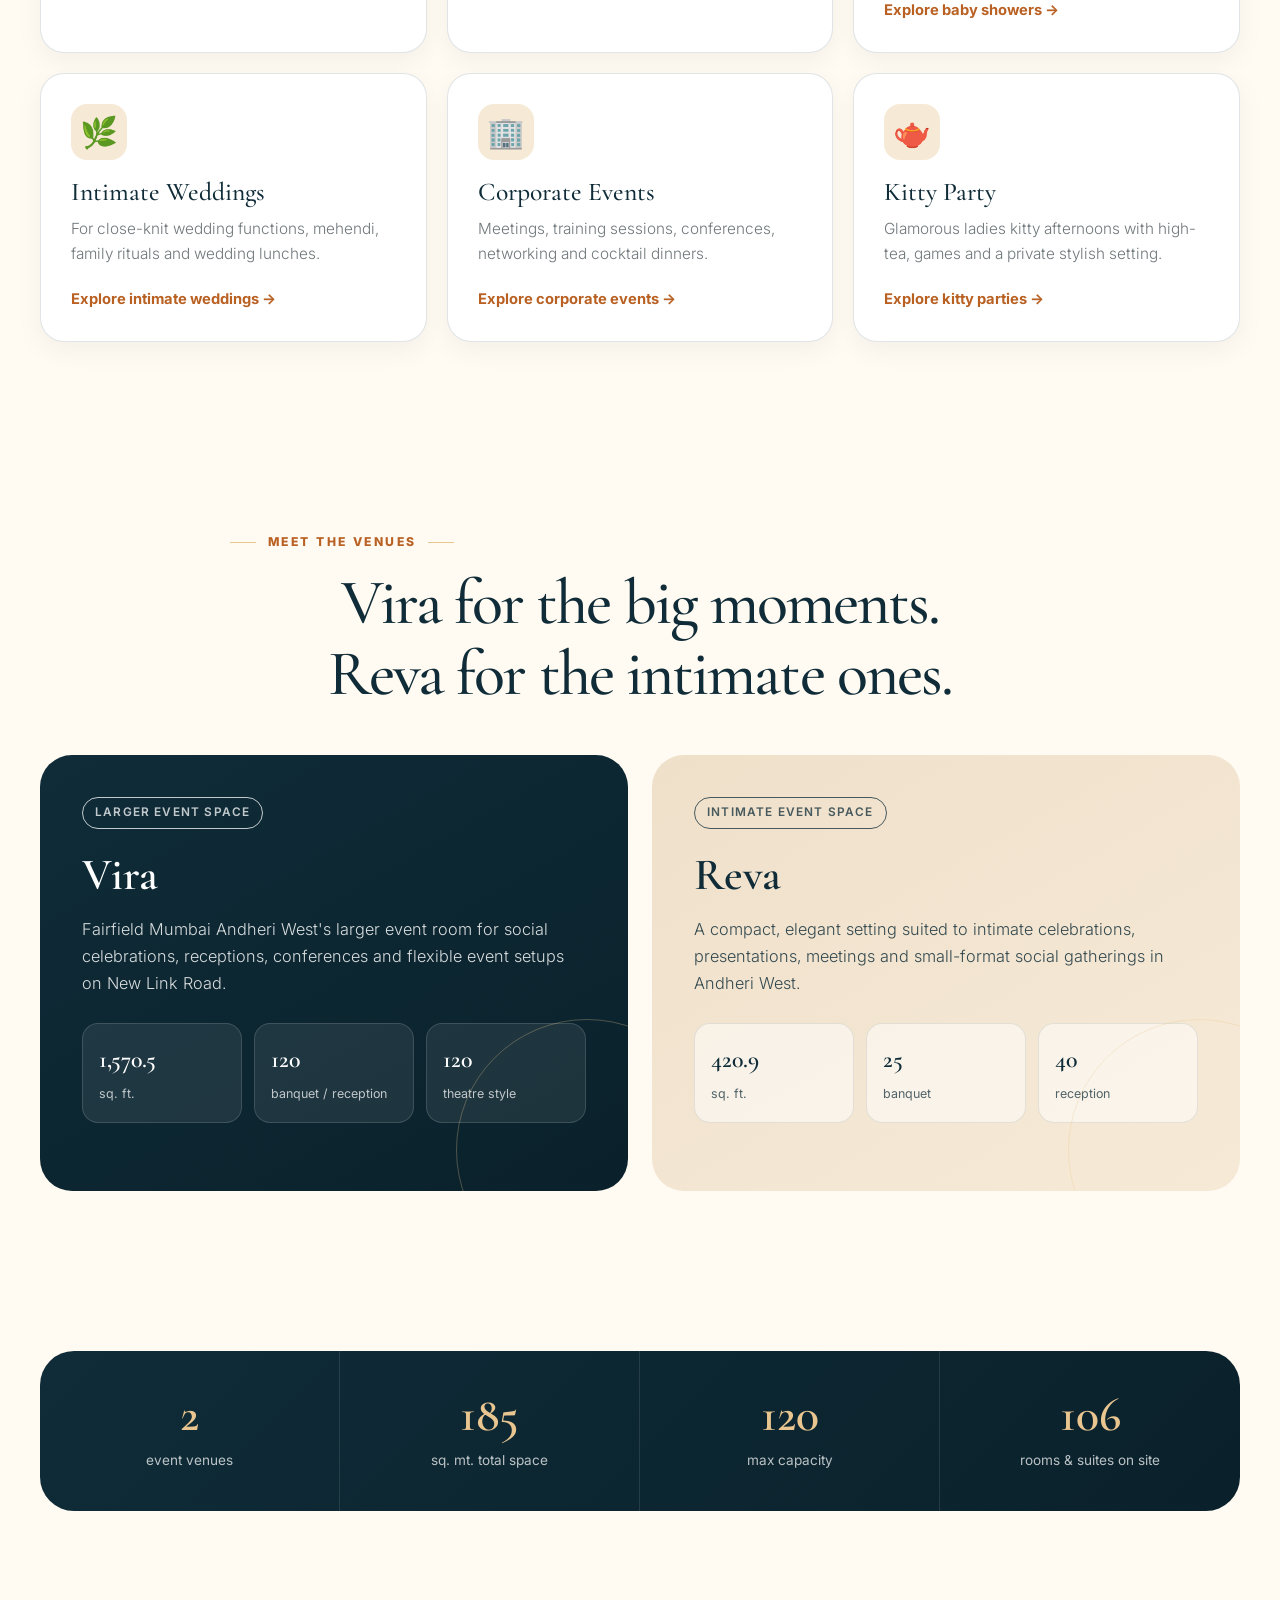
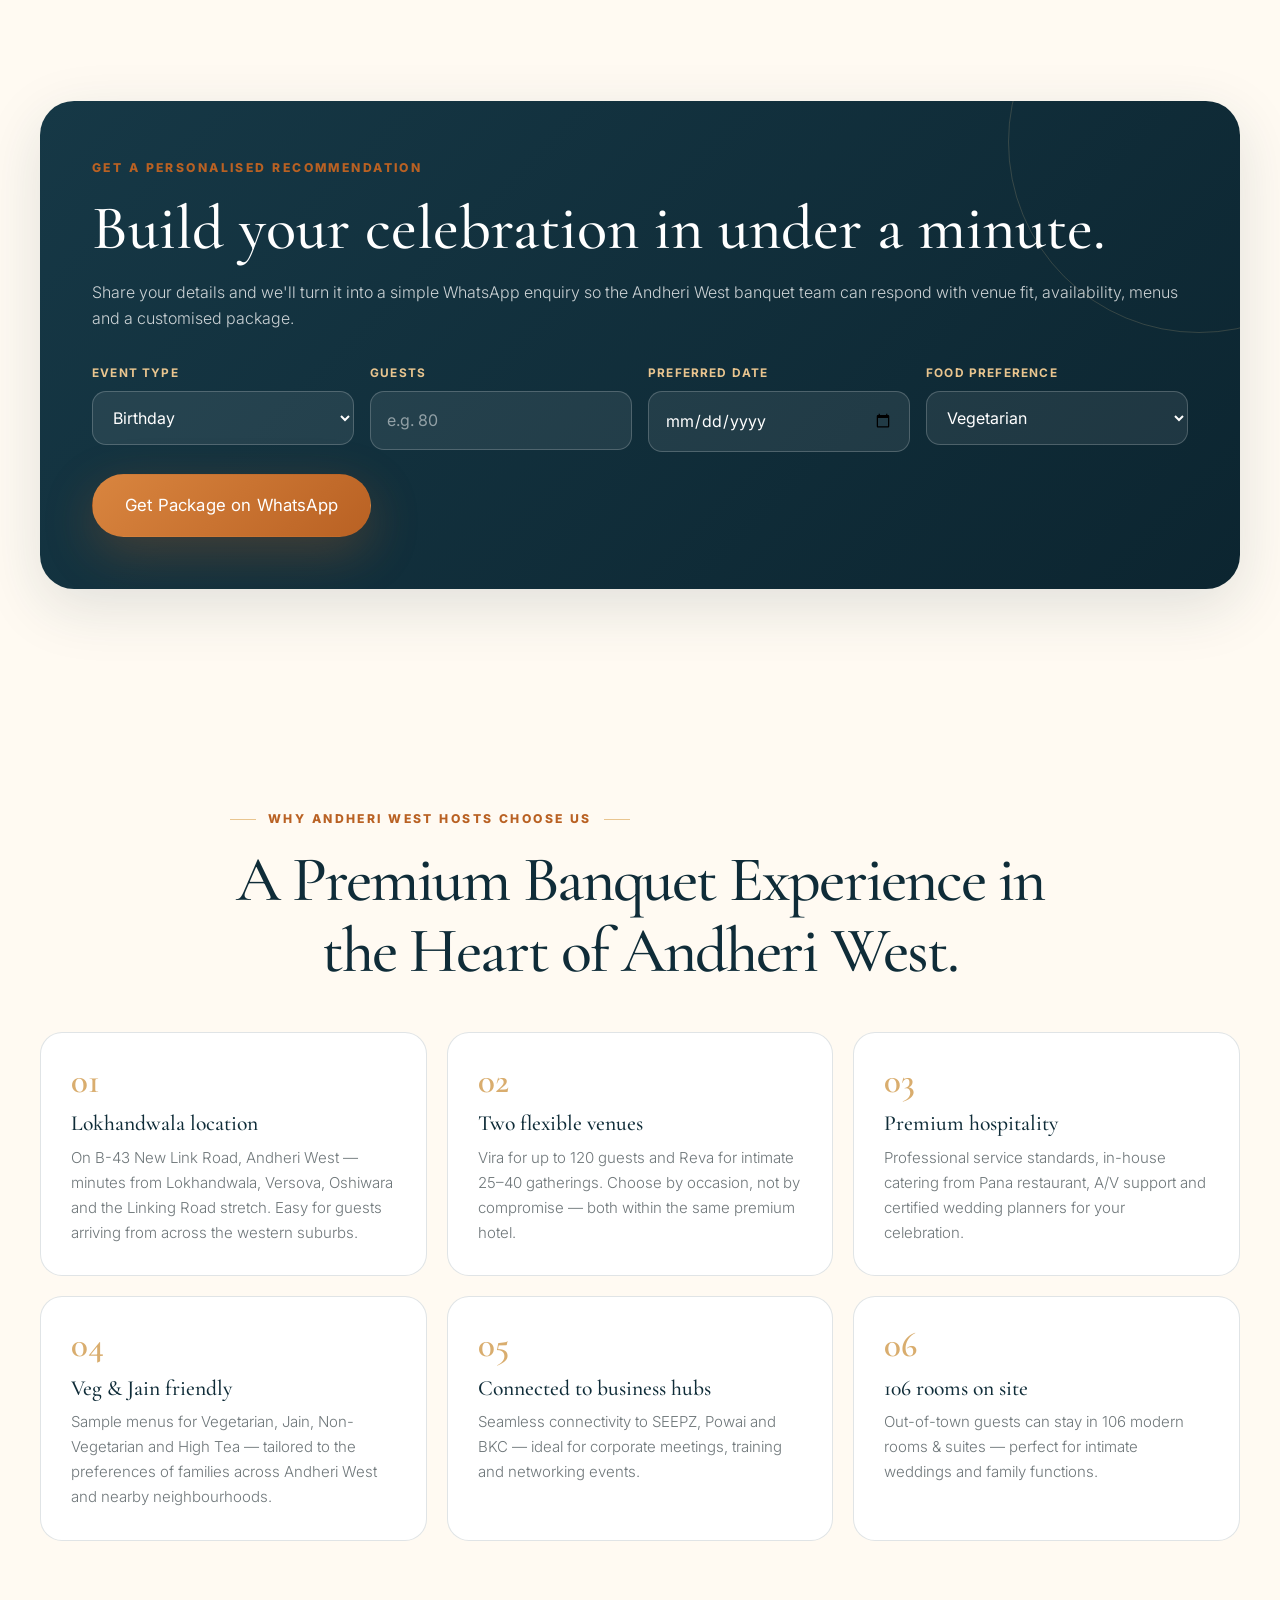
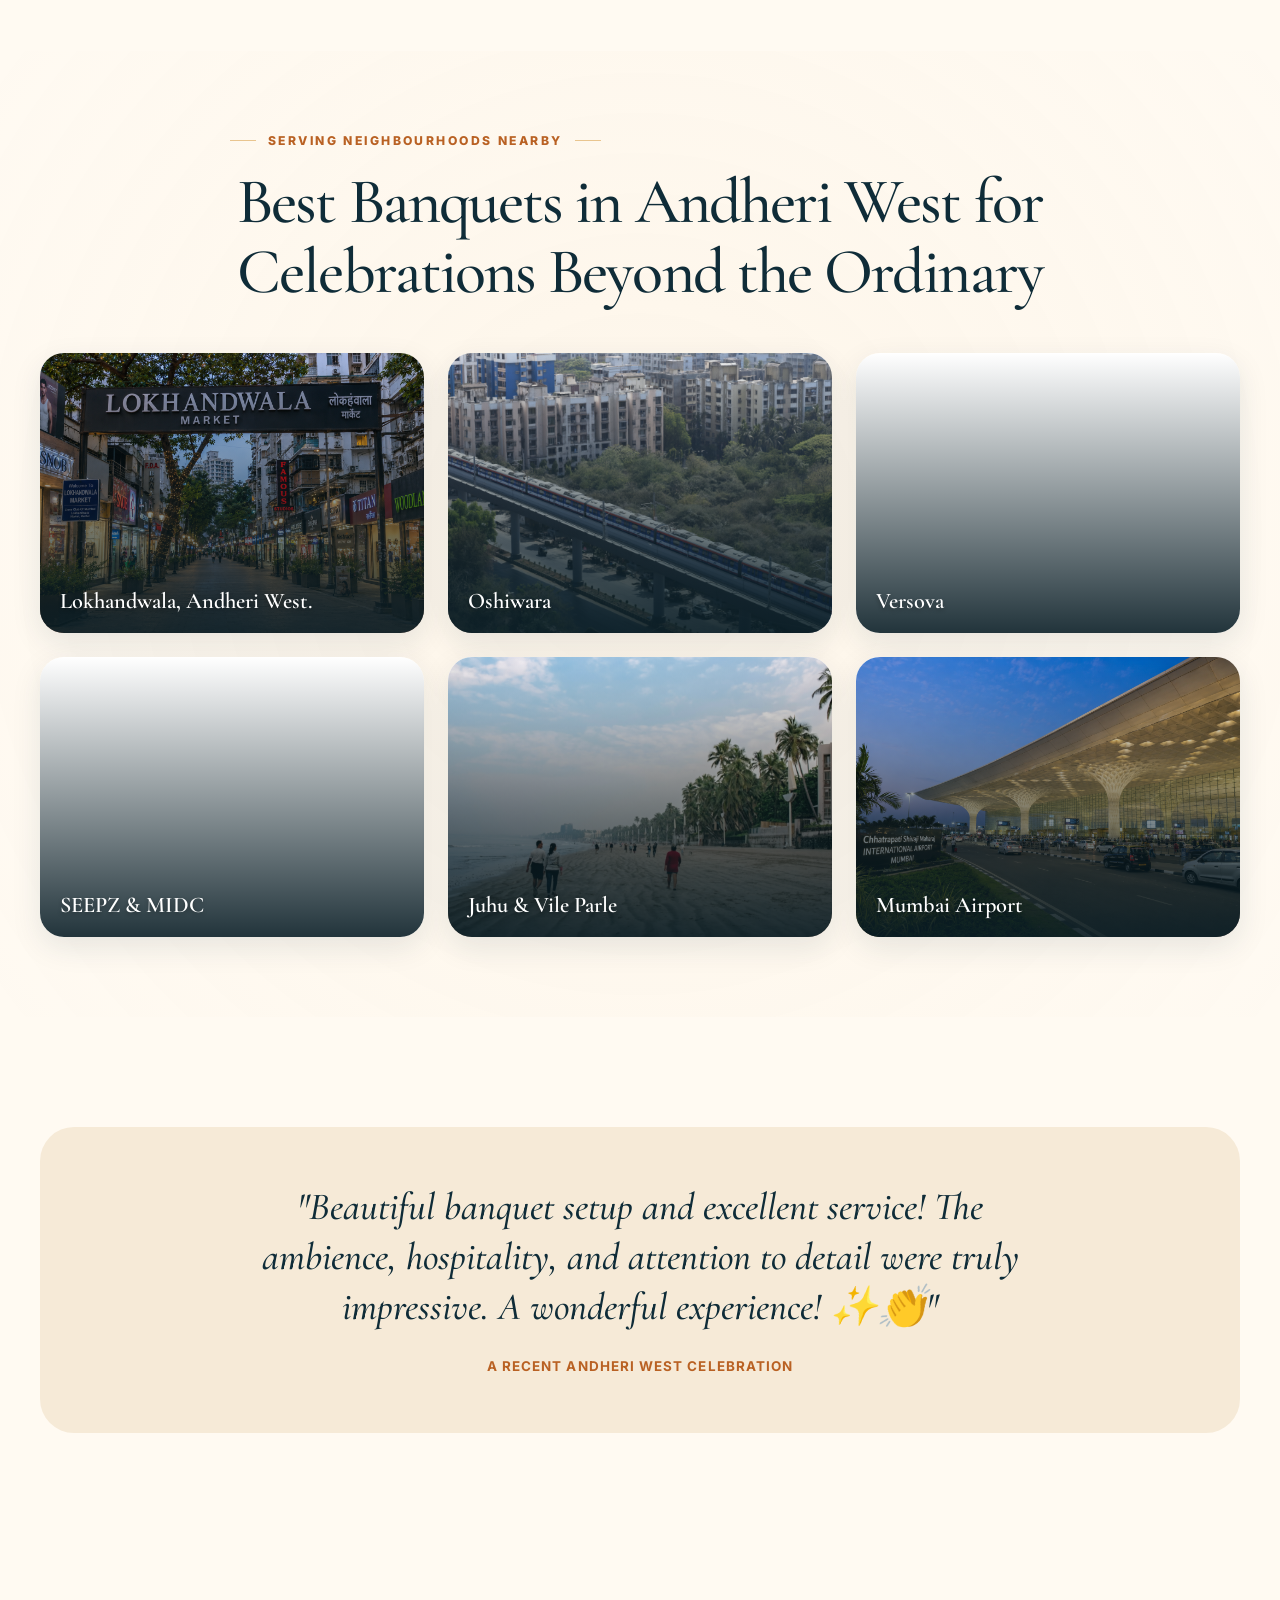
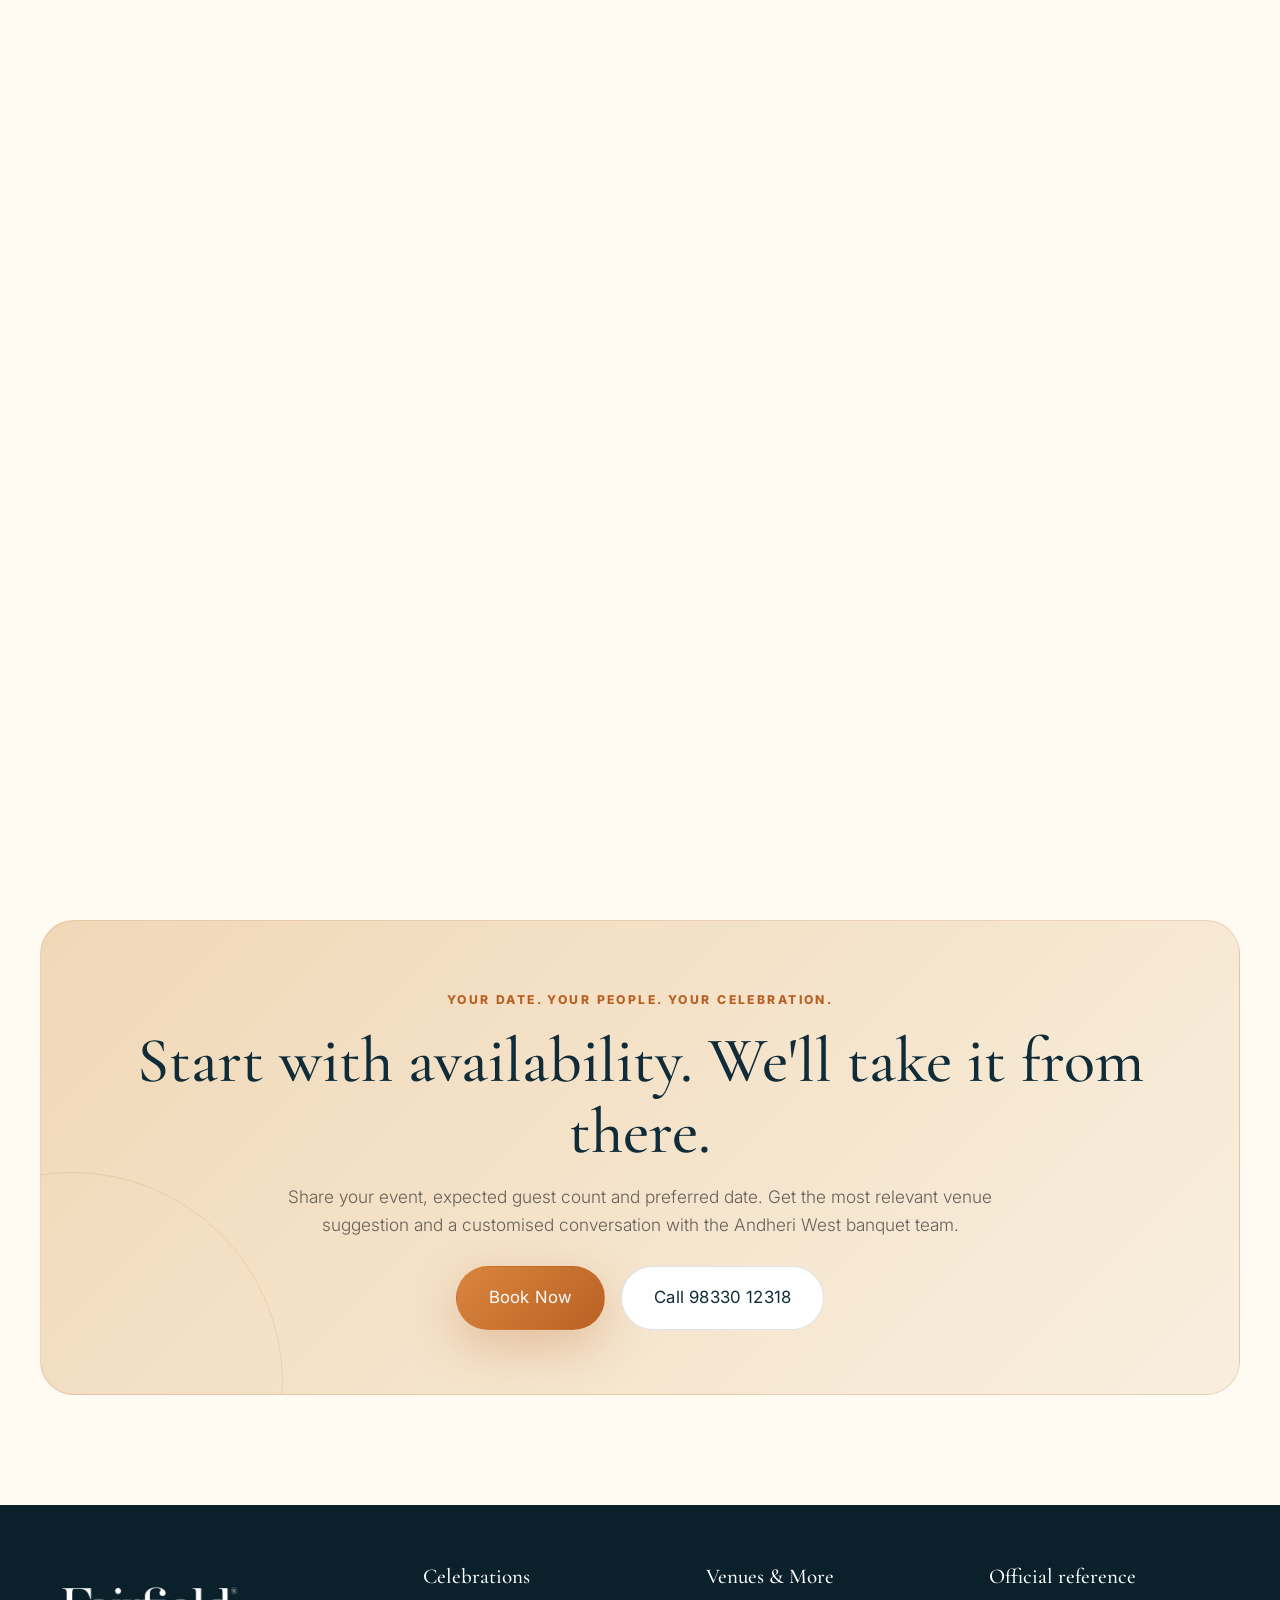
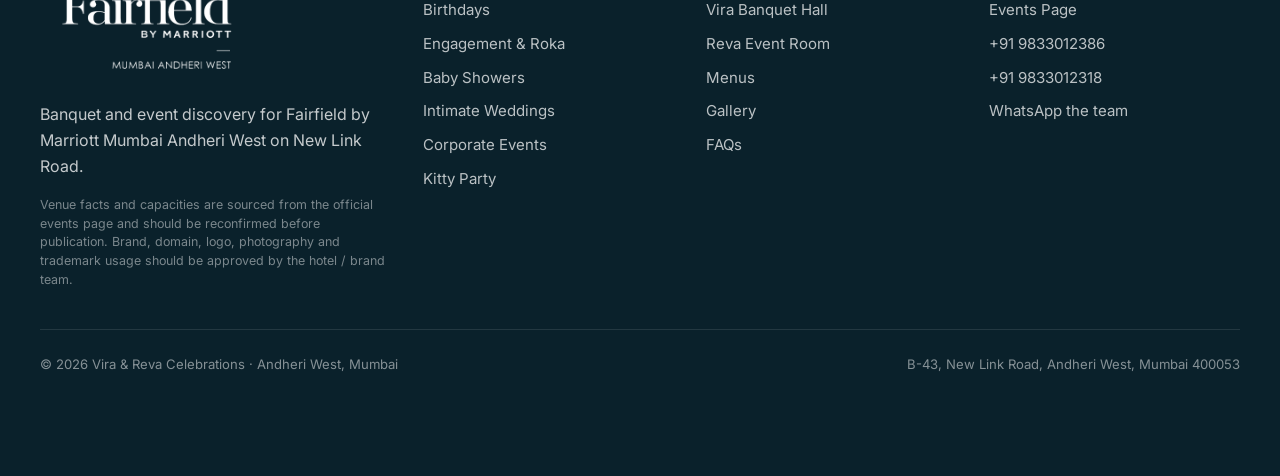
==== commit 66d55efe: "Add files via upload" ====
--- a/index.html
+++ b/index.html
@@ -3,7 +3,7 @@
 <head>
 <meta charset="utf-8">
 <meta name="viewport" content="width=device-width,initial-scale=1">
-<title>Banquet Halls in Andheri West | Vira &amp; Reva Banquets, Fairfield by Marriott Mumbai</title>
+<title>Best Banquet Hall in Andheri West | Vira &amp; Reva Banquets</title>
 <meta name="description" content="Banquet halls in Andheri West at Vira &amp; Reva Banquets, Fairfield by Marriott Mumbai. Flexible venues for weddings, corporate events &amp; celebrations. Enquire now!">
 <meta name="keywords" content="banquet hall Andheri West, party hall Andheri West, birthday party venue Andheri West, engagement venue Andheri West, roka ceremony venue Mumbai, baby shower venue Andheri West, intimate wedding venue Andheri West, corporate event venue Andheri West, kitty party venue Andheri West, Fairfield by Marriott Mumbai banquet, New Link Road banquet hall, party hall near Lokhandwala, Vira Reva banquet">
 <meta name="robots" content="index,follow,max-image-preview:large,max-snippet:-1,max-video-preview:-1">
@@ -53,24 +53,23 @@
         <a href="kitty-party-venue-andheri-west.html">Kitty Party</a>
         </div>
     </div>
-    <a href="corporate-events-andheri-west.html">Corporate Events</a><a class="btn btn-primary" href="#check-date">Check Date</a>
+    <a href="corporate-events-andheri-west.html">Corporate Events</a><a class="btn btn-primary" href="#check-date">Book Now</a>
   </div>
 </div></nav>
 
 <header class="hero">
   <div class="hero-slider">
-    <div class="hero-slide active" style="background-image:url('assets/img/FFA.jpeg')"></div>
+    <div class="hero-slide active" style="background-image:url('assets/img/Banner.jpeg')"></div>
     <div class="hero-slide" style="background-image:url('assets/img/FFB.png')"></div>
-    <div class="hero-slide" style="background-image:url('assets/img/hero-banquet.jpg')"></div>
+    <div class="hero-slide" style="background-image:url('assets/img/FFM.png')"></div>
   </div>
   <div class="hero-overlay"></div>
   <span class="hero-orb o1"></span><span class="hero-orb o2"></span>
   <div class="hero-dots" aria-label="Hero image slide selector"></div>
   <div class="container"><div class="hero-content">
     <div class="kicker">Premium banquet venue &middot; Andheri West, Mumbai</div>
-    <h1>Vira &amp; Reva:<br> Best Banquet Hall in Andheri West</h1>
-    <p class="hero-copy">Celebrate birthdays, engagements, roka ceremonies, baby showers, anniversaries, intimate weddings, kitty parties, and corporate events at one of the best banquet halls in Andheri West—Fairfield by Marriott, Lokhandwala Complex, minutes from Versova, NESCO IT Park and SEEPZ.</p>
-    <div class="hero-actions"><a class="btn btn-primary btn-lg" href="#check-date">Check Date Availability</a><a class="btn btn-secondary btn-lg" href="tel:+919833012318">Call Banquet Team</a></div>
+    <h1>Vira &amp; Reva Banquets</h1><br>
+    <div class="hero-actions"><a class="btn btn-primary btn-lg" href="#check-date">Book Now</a><a class="btn btn-secondary btn-lg" href="tel:+919833012318">Call Banquet Team</a></div>
     <div class="hero-proof"><div class="proof"><strong>2 venues</strong><span>Vira &amp; Reva</span></div><div class="proof"><strong>Up to 120</strong><span>largest capacity</span></div><div class="proof"><strong>185 sq.mt.</strong><span>total event space</span></div><div class="proof"><strong>Andheri West</strong><span>Lokhandwala</span></div></div>
   </div></div>
 </header>
@@ -127,31 +126,149 @@
 
 <section class="section"><div class="container"><div class="section-head center reveal"><div class="kicker ornament">Why Andheri West hosts choose us</div><h2>A Premium Banquet Experience in the Heart of Andheri West.</h2></div>
   <div class="why-grid">
-    <div class="why-item reveal"><div class="num">01</div><h3>New Link Road location</h3><p>On B-43 New Link Road, Andheri West — minutes from Lokhandwala, Versova, Oshiwara and the Linking Road stretch. Easy for guests arriving from across the western suburbs.</p></div>
+    <div class="why-item reveal"><div class="num">01</div><h3>Lokhandwala location</h3><p>On B-43 New Link Road, Andheri West — minutes from Lokhandwala, Versova, Oshiwara and the Linking Road stretch. Easy for guests arriving from across the western suburbs.</p></div>
     <div class="why-item reveal d1"><div class="num">02</div><h3>Two flexible venues</h3><p>Vira for up to 120 guests and Reva for intimate 25–40 gatherings. Choose by occasion, not by compromise — both within the same premium hotel.</p></div>
-    <div class="why-item reveal d2"><div class="num">03</div><h3>Marriott hospitality</h3><p>Professional service standards, in-house catering from Pana restaurant, A/V support and certified wedding planners for your celebration.</p></div>
+    <div class="why-item reveal d2"><div class="num">03</div><h3>Premium hospitality</h3><p>Professional service standards, in-house catering from Pana restaurant, A/V support and certified wedding planners for your celebration.</p></div>
     <div class="why-item reveal"><div class="num">04</div><h3>Veg &amp; Jain friendly</h3><p>Sample menus for Vegetarian, Jain, Non-Vegetarian and High Tea — tailored to the preferences of families across Andheri West and nearby neighbourhoods.</p></div>
     <div class="why-item reveal d1"><div class="num">05</div><h3>Connected to business hubs</h3><p>Seamless connectivity to SEEPZ, Powai and BKC — ideal for corporate meetings, training and networking events.</p></div>
     <div class="why-item reveal d2"><div class="num">06</div><h3>106 rooms on site</h3><p>Out-of-town guests can stay in 106 modern rooms &amp; suites — perfect for intimate weddings and family functions.</p></div>
   </div>
 </div></section>
 
-<section class="section-sm"><div class="container"><div class="section-head center reveal"><div class="kicker ornament">Serving neighbourhoods nearby</div><h2>Best Banquets in Andheri West for Celebrations Beyond the Ordinary</h2></div>
-  <div class="loc-strip reveal">
-    <div class="loc-chip"><span class="dot"></span><div><b>Lokhandwala Complex</b><span>5 min drive</span></div></div>
-    <div class="loc-chip"><span class="dot"></span><div><b>Oshiwara</b><span>5 min drive</span></div></div>
-    <div class="loc-chip"><span class="dot"></span><div><b>Versova</b><span>10 min drive</span></div></div>
-    <div class="loc-chip"><span class="dot"></span><div><b>SEEPZ &amp; MIDC</b><span>~15 min drive</span></div></div>
-    <div class="loc-chip"><span class="dot"></span><div><b>Juhu &amp; Vile Parle</b><span>~15 min drive</span></div></div>
-    <div class="loc-chip"><span class="dot"></span><div><b>Mumbai Airport</b><span>~20 min drive</span></div></div>
-  </div>
-</div></section>
-
+
+    <section class="section-sm locations-section">
+  <div class="container">
+    <div class="section-head center reveal">
+      <div class="kicker ornament">Serving neighbourhoods nearby</div>
+      <h2>Best Banquets in Andheri West for Celebrations Beyond the Ordinary</h2>
+    </div>
+    
+    <div class="loc-strip reveal">
+      
+      <!-- Flip Card 1 -->
+      <div class="flip-card" data-delay="0">
+        <div class="flip-card-inner">
+          <!-- Front Side -->
+          <div class="flip-card-front">
+            <div class="card-bg" style="background-image: url('assets/img/Lokhandwala.png');"></div>
+            <div class="front-content">
+              <h3>Lokhandwala, Andheri West.</h3>
+            </div>
+          </div>
+          <!-- Back Side -->
+          <div class="flip-card-back">
+            <div class="back-content">
+              <h3>Lokhandwala, Andheri West.</h3>
+              <p>The vibrant heart of Andheri West, known for its cafes, boutiques, and lively atmosphere.</p>
+              <span class="distance-badge">~5 mins drive</span>
+            </div>
+          </div>
+        </div>
+      </div>
+
+      <!-- Flip Card 2 -->
+      <div class="flip-card" data-delay="100">
+        <div class="flip-card-inner">
+          <div class="flip-card-front">
+            <div class="card-bg" style="background-image: url('assets/img/Oshiwara.png');"></div>
+            <div class="front-content">
+              <h3>Oshiwara</h3>
+            </div>
+          </div>
+          <div class="flip-card-back">
+            <div class="back-content">
+              <h3>Oshiwara</h3>
+              <p>A rapidly developing hub close to the metro station and major corporate offices.</p>
+              <span class="distance-badge">~5 mins drive</span>
+            </div>
+          </div>
+        </div>
+      </div>
+
+      <!-- Flip Card 3 -->
+      <div class="flip-card" data-delay="200">
+        <div class="flip-card-inner">
+          <div class="flip-card-front">
+            <div class="card-bg" style="background-image: url('https://images.unsplash.com/photo-1507525428034-b723cf961d3e?q=80&w=600&auto=format&fit=crop');"></div>
+            <div class="front-content">
+              <h3>Versova</h3>
+            </div>
+          </div>
+          <div class="flip-card-back">
+            <div class="back-content">
+              <h3>Versova</h3>
+              <p>Famous for its beachside promenade, seafood shacks, and artistic community.</p>
+              <span class="distance-badge">~10 mins drive</span>
+            </div>
+          </div>
+        </div>
+      </div>
+
+      <!-- Flip Card 4 -->
+      <div class="flip-card" data-delay="300">
+        <div class="flip-card-inner">
+          <div class="flip-card-front">
+            <div class="card-bg" style="background-image: url('https://images.unsplash.com/photo-1486406146926-c627a92ad1ab?q=80&w=600&auto=format&fit=crop');"></div>
+            <div class="front-content">
+              <h3>SEEPZ & MIDC</h3>
+            </div>
+          </div>
+          <div class="flip-card-back">
+            <div class="back-content">
+              <h3>SEEPZ & MIDC</h3>
+              <p>The primary business district for IT parks and industrial zones in the western suburbs.</p>
+              <span class="distance-badge">~15 mins drive</span>
+            </div>
+          </div>
+        </div>
+      </div>
+
+      <!-- Flip Card 5 -->
+      <div class="flip-card" data-delay="400">
+        <div class="flip-card-inner">
+          <div class="flip-card-front">
+            <div class="card-bg" style="background-image: url('assets/img/JUHU.png');"></div>
+            <div class="front-content">
+              <h3>Juhu & Vile Parle</h3>
+            </div>
+          </div>
+          <div class="flip-card-back">
+            <div class="back-content">
+              <h3>Juhu & Vile Parle</h3>
+              <p>Premium residential areas home to celebrities, upscale dining, and Juhu Beach.</p>
+              <span class="distance-badge">~15 mins drive</span>
+            </div>
+          </div>
+        </div>
+      </div>
+
+      <!-- Flip Card 6 -->
+      <div class="flip-card" data-delay="500">
+        <div class="flip-card-inner">
+          <div class="flip-card-front">
+            <div class="card-bg" style="background-image: url('assets/img/Airport.png');"></div>
+            <div class="front-content">
+              <h3>Mumbai Airport</h3>
+            </div>
+          </div>
+          <div class="flip-card-back">
+            <div class="back-content">
+              <h3>Mumbai Airport</h3>
+              <p>Seamless connectivity for out-of-town guests arriving via domestic or international terminals.</p>
+              <span class="distance-badge">~20 mins drive</span>
+            </div>
+          </div>
+        </div>
+      </div>
+
+    </div>
+  </div>
+</section>
 
 
 <section class="section"><div class="container"><div class="quote-band reveal scale"><blockquote>"Beautiful banquet setup and excellent service! The ambience, hospitality, and attention to detail were truly impressive. A wonderful experience! ✨👏"</blockquote><cite>A recent Andheri West celebration</cite></div></div></section>
 
-<section id="faq" class="section-sm"><div class="container"><div class="section-head center reveal"><div class="kicker ornament">Useful answers</div><h2>Frequently Asked Questions About Our Banquet in Andheri West</h2></div><div class="faq">
+<section id="faq" class="section-sm"><div class="container"><div class="section-head center reveal"><div class="kicker ornament">Useful answers</div><h2>FAQs About Our Banquet in Andheri West</h2></div><div class="faq">
 <details class="reveal"><summary>How many event venues does Fairfield by Marriott Mumbai Andheri West have?</summary><p>The hotel has two event rooms — Vira and Reva — totalling 185 sq. mt. of event space on New Link Road, Andheri West.</p></details>
 <details class="reveal"><summary>What is the capacity of Vira &amp; Reva banquet hall?</summary><p>Vira hosts up to 120 guests in banquet, reception and theatre-style setups across 1,570.5 sq. ft. (145.9 sq. mt.). Reva hosts up to 25 guests banquet-style and up to 40 guests reception-style across 420.9 sq. ft. (39.1 sq. mt.) — ideal for intimate gatherings and meetings. Final capacity should always be reconfirmed for your chosen setup.</p></details>
 <details class="reveal"><summary>Can I host birthdays, engagements or family celebrations here?</summary><p>Yes. The official property events page promotes social functions and celebrations. The banquet team can confirm the right room, setup, menu and date availability for your specific event in Andheri West.</p></details>
@@ -159,19 +276,19 @@
 <details class="reveal"><summary>Where is the hotel located?</summary><p>Fairfield by Marriott Mumbai Andheri West is at B-43, New Link Road, Andheri West, Mumbai, Maharashtra 400053 — minutes from Lokhandwala, Versova and SEEPZ.</p></details>
 </div></div></section>
 
-<section class="section"><div class="container"><div class="cta reveal scale"><div class="kicker">Your date. Your people. Your celebration.</div><h2>Start with availability. We'll take it from there.</h2><p>Share your event, expected guest count and preferred date. Get the most relevant venue suggestion and a customised conversation with the Andheri West banquet team.</p><a class="btn btn-primary btn-lg" href="#check-date">Check My Date</a> <a class="btn btn-light btn-lg" href="tel:+919833012318">Call 98330 12318</a></div></div></section>
+<section class="section"><div class="container"><div class="cta reveal scale"><div class="kicker">Your date. Your people. Your celebration.</div><h2>Start with availability. We'll take it from there.</h2><p>Share your event, expected guest count and preferred date. Get the most relevant venue suggestion and a customised conversation with the Andheri West banquet team.</p><a class="btn btn-primary btn-lg" href="#check-date">Book Now</a> <a class="btn btn-light btn-lg" href="tel:+919833012318">Call 98330 12318</a></div></div></section>
 </main>
 
 <footer class="footer"><div class="container"><div class="footer-grid">
   <div><div class="footer-brand"><img class="brand-logo footer-logo" src="assets/img/FFM logo white.png" alt="Fairfield by Marriott Mumbai Andheri West logo" width="140" height="72"></span></div><p>Banquet and event discovery for Fairfield by Marriott Mumbai Andheri West on New Link Road.</p><small>Venue facts and capacities are sourced from the official events page and should be reconfirmed before publication. Brand, domain, logo, photography and trademark usage should be approved by the hotel / brand team.</small></div>
   <div><h3>Celebrations</h3><a href="birthday-party-venue-andheri-west.html">Birthdays</a><a href="engagement-venue-andheri-west.html">Engagement &amp; Roka</a><a href="baby-shower-venue-andheri-west.html">Baby Showers</a><a href="intimate-wedding-venue-andheri-west.html">Intimate Weddings</a><a href="corporate-events-andheri-west.html">Corporate Events</a><a href="kitty-party-venue-andheri-west.html">Kitty Party</a></div>
   <div><h3>Venues &amp; More</h3><a href="#venues">Vira Banquet Hall</a><a href="#venues">Reva Event Room</a><a href="#check-date">Menus</a><a href="#check-date">Gallery</a><a href="#faq">FAQs</a></div>
-  <div><h3>Official reference</h3><a href="https://www.marriott.com/en-us/hotels/bomff-fairfield-mumbai-andheri-west/events/" target="_blank" rel="noopener">Events Page</a><a href="tel:+919833012318">Hotel: +91 9833012318</a><a href="https://wa.me/919833012386" target="_blank" rel="noopener">Banquet Enquiry: 98330 12386</a><a href="https://wa.me/919833012386" target="_blank" rel="noopener">WhatsApp the team</a></div>
+  <div><h3>Official reference</h3><a href="https://www.marriott.com/en-us/hotels/bomff-fairfield-mumbai-andheri-west/events/" target="_blank" rel="noopener">Events Page</a><a href="tel:+919833012386" target="_blank" rel="noopener">+91 9833012386</a><a href="tel:+919833012318" target="_blank" rel="noopener">+91 9833012318</a><a href="https://wa.me/919833012386" target="_blank" rel="noopener">WhatsApp the team</a></div>
 </div>
 <div class="footer-bottom"><span>&copy; 2026 Vira &amp; Reva Celebrations · Andheri West, Mumbai</span><span>B-43, New Link Road, Andheri West, Mumbai 400053</span></div>
 </div></footer>
 
-<div class="sticky-mobile"><a href="tel:+919833012318">Call</a><a class="wa" href="https://wa.me/919833012386" target="_blank" rel="noopener">WhatsApp</a><a class="book" href="#check-date">Check Date</a></div>
+<div class="sticky-mobile"><a href="tel:+919833012318">Call</a><a class="wa" href="https://wa.me/919833012386" target="_blank" rel="noopener">WhatsApp</a><a class="book" href="#check-date">Book Now</a></div>
 <div class="float-actions">
   <a class="float-btn wa" href="https://wa.me/919833012386?text=Hi%2C%20I%27d%20like%20to%20enquire%20about%20hosting%20an%20event%20at%20Vira%20%26%20Reva%2C%20Fairfield%20by%20Marriott%20Mumbai%20Andheri%20West." target="_blank" rel="noopener" aria-label="Chat with us on WhatsApp"><svg viewBox="0 0 24 24"><path d="M21 11.5a8.38 8.38 0 0 1-.9 3.8 8.5 8.5 0 0 1-7.6 4.7 8.38 8.38 0 0 1-3.8-.9L3 21l1.9-5.7a8.38 8.38 0 0 1-.9-3.8 8.5 8.5 0 0 1 4.7-7.6 8.38 8.38 0 0 1 3.8-.9h.5a8.48 8.48 0 0 1 8 8v.5z"></path></svg><span class="ftip">WhatsApp Us</span></a>
   <a class="float-btn call" href="tel:+919833012318" aria-label="Call the banquet team"><svg viewBox="0 0 24 24"><path d="M22 16.92v3a2 2 0 0 1-2.18 2 19.79 19.79 0 0 1-8.63-3.07 19.5 19.5 0 0 1-6-6 19.79 19.79 0 0 1-3.07-8.67A2 2 0 0 1 4.11 2h3a2 2 0 0 1 2 1.72 12.84 12.84 0 0 0 .7 2.81 2 2 0 0 1-.45 2.11L8.09 9.91a16 16 0 0 0 6 6l1.27-1.27a2 2 0 0 1 2.11-.45 12.84 12.84 0 0 0 2.81.7A2 2 0 0 1 22 16.92z"></path></svg><span class="ftip">Call Now</span></a>
--- a/styles.css
+++ b/styles.css
@@ -268,7 +268,7 @@
 .float-btn .ftip{position:absolute;right:calc(100% + 14px);top:50%;transform:translateY(-50%) translateX(6px);background:var(--ink);color:#fff;padding:7px 14px;border-radius:10px;font-size:.78rem;font-weight:600;letter-spacing:.01em;white-space:nowrap;opacity:0;visibility:hidden;transition:.25s var(--ease);box-shadow:var(--shadow-sm)}
 .float-btn:hover .ftip{opacity:1;visibility:visible;transform:translateY(-50%) translateX(0)}
 @media(max-width:640px){
-  /* The sticky bottom bar (Call / WhatsApp / Check Date) already covers
+  /* The sticky bottom bar (Call / WhatsApp / Book Now) already covers
      these actions on phones, so hide the floating bubbles to avoid two
      sets of the same buttons fighting for space on a small screen. */
   .float-actions{display:none}
@@ -285,6 +285,7 @@
 .reveal.scale{transform:scale(.94) translateY(30px)}
 .reveal.left{transform:translateX(-40px)}
 .reveal.right{transform:translateX(40px)}
+.reveal.in{transform:none}
 
 .marquee{background:var(--ink);color:var(--champagne);overflow:hidden;padding:16px 0;white-space:nowrap}
 .marquee-track{display:inline-flex;gap:48px;animation:marquee 28s linear infinite;font-family:var(--serif);font-size:1.5rem;font-style:italic;font-weight:500}
@@ -388,6 +389,7 @@
   .nav-links .btn{margin-top:6px}
   .nav-drop{position:static}
   .nav-drop-panel{position:static;transform:none;opacity:1;visibility:visible;box-shadow:none;border:0;background:transparent;min-width:0;padding:4px 0 4px 16px;display:grid}
+  .nav-links .nav-drop:hover .nav-drop-panel,.nav-links .nav-drop:focus-within .nav-drop-panel{transform:none}
   .nav-drop-panel a{font-size:.86rem;padding:8px 10px}
   .nav-drop>a:after{display:none}
   .nav-toggle{display:block;flex:0 0 auto}
@@ -423,6 +425,10 @@
 /* ===== Phones: this is where sections must go fully single-column ===== */
 @media(max-width:640px){
   .container,.container-narrow{width:min(100% - 28px,1200px)}
+  .hero > .container{width:min(1200px,calc(100% - 56px))}
+  .page-hero > .container{width:min(1200px,calc(100% - 56px))}
+  .nav-inner{min-height:74px}
+  .brand-logo{height:52px}
   .section{padding:64px 0}
   .section-sm{padding:48px 0}
   .section-head{margin-bottom:30px}
@@ -446,14 +452,14 @@
   .split{gap:24px}
   .poster{padding:10px;border-radius:22px}
   .venues{gap:20px}
-  .venue{padding:26px;min-height:0}
+  .venue{padding:26px;min-height:0;border-radius:24px}
   .venue h3{font-size:2rem}
   .venue .tag{margin-bottom:16px}
-  .venue p{font-size:.96rem;max-width:none}
-  .venue-stats{grid-template-columns:repeat(3,1fr);gap:8px;margin:20px 0}
-  .venue-stat{padding:12px 8px;min-width:0}
-  .venue-stat strong{font-size:1.12rem;overflow-wrap:break-word}
-  .venue-stat span{font-size:.68rem}
+  .venue p{font-size:.96rem;line-height:1.55;max-width:none}
+  .venue-stats{grid-template-columns:repeat(3,minmax(0,1fr));gap:8px;margin:20px 0}
+  .venue-stat{padding:12px 7px;min-width:0;text-align:center}
+  .venue-stat strong{font-size:1.08rem;line-height:1.15;overflow-wrap:anywhere}
+  .venue-stat span{display:block;font-size:.68rem;line-height:1.3;overflow-wrap:anywhere}
   .why-grid,.cards{gap:14px}
   .why-item,.card{padding:24px}
   .menu-cards{gap:14px}
@@ -487,8 +493,8 @@
 @media(max-width:420px){
   .container,.container-narrow{width:min(100% - 22px,1200px)}
   .topbar{font-size:.74rem;padding:8px 10px;line-height:1.4}
-  .brand-logo{height:38px}
-  .nav-inner{min-height:66px}
+  .brand-logo{height:52px}
+  .nav-inner{min-height:74px}
   .hero-content{padding:78px 0 90px}
   .hero h1{font-size:2.15rem}
   .hero-copy{font-size:.96rem}
@@ -498,9 +504,9 @@
   .page-hero h1{font-size:1.95rem}
   .section-head h2{font-size:1.9rem}
   .venue{padding:22px}
-  .venue-stats{grid-template-columns:repeat(3,1fr);gap:6px;margin:16px 0}
-  .venue-stat{padding:10px 6px}
-  .venue-stat strong{font-size:1rem}
+  .venue-stats{gap:6px;margin:16px 0}
+  .venue-stat{padding:10px 5px}
+  .venue-stat strong{font-size:.98rem}
   .venue-stat span{font-size:.6rem}
   .venue h3{font-size:1.9rem}
   .why-item .num{font-size:1.8rem}
@@ -520,4 +526,388 @@
 @media(prefers-reduced-motion:reduce){
   *,*::before,*::after{animation-duration:.01ms !important;animation-iteration-count:1 !important;transition-duration:.01ms !important;scroll-behavior:auto !important}
   .reveal{opacity:1;transform:none}
+}
+
+
+/* ==========================================================
+Premium Location Chips - Advanced Effects
+========================================================== */
+
+/* Section Background Animation */
+.locations-section {
+  position: relative;
+  overflow: hidden;
+}
+
+.locations-section::before {
+  content: '';
+  position: absolute;
+  top: -50%;
+  left: -50%;
+  width: 200%;
+  height: 200%;
+  background: radial-gradient(circle at 50% 50%, rgba(233, 197, 143, 0.08) 0%, transparent 50%);
+  animation: bgFloat 15s ease-in-out infinite;
+  pointer-events: none;
+  z-index: -1;
+}
+
+@keyframes bgFloat {
+  0%, 100% { transform: translate(0, 0); }
+  50% { transform: translate(-2%, -2%); }
+}
+
+/* Chip Base Styles */
+.loc-chip {
+  position: relative;
+  background: #fff;
+  border: 1px solid var(--line);
+  border-radius: 20px;
+  padding: 0; /* Reset padding for custom layout */
+  overflow: hidden;
+  cursor: pointer;
+  transition: transform 0.1s ease, box-shadow 0.3s ease, border-color 0.3s ease;
+  transform-style: preserve-3d;
+  perspective: 1000px;
+  height: 100%;
+  display: flex;
+  align-items: center;
+  justify-content: center;
+}
+
+/* Staggered Entrance Animation */
+.loc-chip[data-delay] {
+  opacity: 0;
+  transform: translateY(30px);
+  animation: chipSlideIn 0.8s cubic-bezier(0.22, 1, 0.36, 1) forwards;
+  animation-delay: var(--delay, 0ms);
+}
+
+.loc-chip[data-delay="0"] { --delay: 0ms; }
+.loc-chip[data-delay="100"] { --delay: 100ms; }
+.loc-chip[data-delay="200"] { --delay: 200ms; }
+.loc-chip[data-delay="300"] { --delay: 300ms; }
+.loc-chip[data-delay="400"] { --delay: 400ms; }
+.loc-chip[data-delay="500"] { --delay: 500ms; }
+
+@keyframes chipSlideIn {
+  to { opacity: 1; transform: translateY(0); }
+}
+
+/* Magnetic Glow Effect */
+.chip-glow {
+  position: absolute;
+  width: 150px;
+  height: 150px;
+  background: radial-gradient(circle, rgba(233, 197, 143, 0.4) 0%, transparent 70%);
+  border-radius: 50%;
+  pointer-events: none;
+  opacity: 0;
+  transform: translate(-50%, -50%);
+  transition: opacity 0.3s ease;
+  z-index: 1;
+  mix-blend-mode: multiply;
+}
+
+.loc-chip:hover .chip-glow {
+  opacity: 1;
+}
+
+/* Content Layout */
+.chip-content {
+  display: flex;
+  align-items: center;
+  gap: 16px;
+  padding: 22px 24px;
+  width: 100%;
+  position: relative;
+  z-index: 2;
+}
+
+/* Icon Wrapper */
+.icon-wrap {
+  position: relative;
+  width: 40px;
+  height: 40px;
+  display: flex;
+  align-items: center;
+  justify-content: center;
+  flex-shrink: 0;
+}
+
+/* The Dot */
+.loc-chip .dot {
+  width: 12px;
+  height: 12px;
+  border-radius: 50%;
+  background: var(--copper);
+  box-shadow: 0 0 0 4px rgba(185, 97, 35, 0.15);
+  transition: all 0.4s cubic-bezier(0.22, 1, 0.36, 1);
+  position: absolute;
+}
+
+/* The Hover Icon (Hidden by default) */
+.hover-icon {
+  font-size: 1.4rem;
+  opacity: 0;
+  transform: scale(0) rotate(-180deg);
+  transition: all 0.5s cubic-bezier(0.22, 1, 0.36, 1);
+  position: absolute;
+}
+
+/* Text Styling */
+.text-wrap {
+  display: flex;
+  flex-direction: column;
+}
+
+.loc-chip b {
+  font-family: var(--serif);
+  font-size: 1.15rem;
+  font-weight: 600;
+  color: var(--ink);
+  transition: color 0.3s ease;
+}
+
+.loc-chip .distance {
+  font-size: 0.85rem;
+  color: var(--muted);
+  margin-top: 4px;
+  transition: all 0.3s ease;
+}
+
+/* HOVER EFFECTS */
+.loc-chip:hover {
+  border-color: var(--champagne);
+  box-shadow: 0 20px 40px rgba(22, 52, 66, 0.1), 0 0 0 1px var(--champagne);
+  z-index: 10;
+}
+
+.loc-chip:hover .dot {
+  transform: scale(0);
+  opacity: 0;
+}
+
+.loc-chip:hover .hover-icon {
+  opacity: 1;
+  transform: scale(1) rotate(0deg);
+}
+
+.loc-chip:hover b {
+  color: var(--copper-dark);
+  transform: translateX(5px);
+  transition: transform 0.3s ease;
+}
+
+.loc-chip:hover .distance {
+  color: var(--copper);
+  transform: translateX(5px);
+  transition: transform 0.3s ease 0.05s;
+}
+
+/* Responsive Adjustments */
+@media (max-width: 1000px) {
+  .loc-strip {
+    grid-template-columns: 1fr 1fr;
+  }
+}
+
+@media (max-width: 640px) {
+  .loc-strip {
+    grid-template-columns: 1fr;
+  }
+  
+  .loc-chip:hover {
+    transform: none !important; /* Disable 3D tilt on mobile for performance */
+  }
+}
+
+/* Reduced Motion Preference */
+@media (prefers-reduced-motion: reduce) {
+  .loc-chip[data-delay] {
+    animation: none;
+    opacity: 1;
+    transform: none;
+  }
+  .locations-section::before {
+    animation: none;
+  }
+}
+
+/* ==========================================================
+3D Flip Card Animation - Locations Section
+========================================================== */
+
+/* Grid Layout for Flip Cards */
+.loc-strip {
+  display: grid;
+  grid-template-columns: repeat(3, 1fr);
+  gap: 24px;
+  perspective: 1000px; /* Essential for 3D effect */
+}
+
+/* The Container */
+.flip-card {
+  background-color: transparent;
+  height: 280px; /* Fixed height for uniformity */
+  cursor: pointer;
+  opacity: 0;
+  transform: translateY(30px);
+  animation: chipSlideIn 0.8s cubic-bezier(0.22, 1, 0.36, 1) forwards;
+}
+
+/* Staggered Entrance Delays */
+.flip-card[data-delay="0"] { --delay: 0ms; }
+.flip-card[data-delay="100"] { --delay: 100ms; }
+.flip-card[data-delay="200"] { --delay: 200ms; }
+.flip-card[data-delay="300"] { --delay: 300ms; }
+.flip-card[data-delay="400"] { --delay: 400ms; }
+.flip-card[data-delay="500"] { --delay: 500ms; }
+
+.flip-card { animation-delay: var(--delay, 0ms); }
+
+@keyframes chipSlideIn {
+  to { opacity: 1; transform: translateY(0); }
+}
+
+/* The Inner Wrapper (The object that actually flips) */
+.flip-card-inner {
+  position: relative;
+  width: 100%;
+  height: 100%;
+  text-align: center;
+  transition: transform 0.8s cubic-bezier(0.175, 0.885, 0.32, 1.275); /* Bouncy easing */
+  transform-style: preserve-3d;
+  box-shadow: 0 10px 30px rgba(22, 52, 66, 0.1);
+  border-radius: 24px;
+}
+
+/* Hover Trigger */
+.flip-card:hover .flip-card-inner {
+  transform: rotateY(180deg);
+}
+
+/* Common Styles for Front and Back */
+.flip-card-front, .flip-card-back {
+  position: absolute;
+  width: 100%;
+  height: 100%;
+  -webkit-backface-visibility: hidden; /* Safari */
+  backface-visibility: hidden;
+  border-radius: 24px;
+  overflow: hidden;
+  display: flex;
+  align-items: center;
+  justify-content: center;
+}
+
+/* --- FRONT SIDE --- */
+.flip-card-front {
+  background-color: #fff;
+  color: white;
+  transform: rotateY(0deg);
+}
+
+.card-bg {
+  position: absolute;
+  inset: 0;
+  background-size: cover;
+  background-position: center;
+  transition: transform 0.8s ease;
+}
+
+.flip-card:hover .card-bg {
+  transform: scale(1.1); /* Zoom effect on hover */
+}
+
+.front-content {
+  position: relative;
+  z-index: 2;
+  background: linear-gradient(to top, rgba(10,30,38,0.9), transparent);
+  width: 100%;
+  padding: 20px;
+  text-align: left;
+  bottom: 0;
+  height: 100%;
+  display: flex;
+  flex-direction: column;
+  justify-content: flex-end;
+}
+
+.icon-large {
+  font-size: 2.5rem;
+  margin-bottom: 10px;
+  filter: drop-shadow(0 2px 4px rgba(0,0,0,0.3));
+}
+
+.front-content h3 {
+  color: #fff;
+  font-family: var(--serif);
+  font-size: 1.4rem;
+  margin: 0;
+  font-weight: 600;
+  text-shadow: 0 2px 4px rgba(0,0,0,0.3);
+}
+
+/* --- BACK SIDE --- */
+.flip-card-back {
+  background: linear-gradient(135deg, var(--ink), #0a212b);
+  color: white;
+  transform: rotateY(180deg);
+  border: 1px solid var(--champagne);
+}
+
+.back-content {
+  padding: 30px;
+  display: flex;
+  flex-direction: column;
+  align-items: center;
+  justify-content: center;
+  height: 100%;
+}
+
+.back-content h3 {
+  color: var(--champagne);
+  font-family: var(--serif);
+  font-size: 1.5rem;
+  margin-bottom: 15px;
+}
+
+.back-content p {
+  font-size: 0.95rem;
+  line-height: 1.6;
+  color: rgba(255,255,255,0.85);
+  margin-bottom: 20px;
+  font-weight: 300;
+}
+
+.distance-badge {
+  background: var(--copper);
+  color: #fff;
+  padding: 6px 16px;
+  border-radius: 50px;
+  font-size: 0.85rem;
+  font-weight: 700;
+  letter-spacing: 0.05em;
+  box-shadow: 0 4px 12px rgba(185, 97, 35, 0.4);
+}
+
+/* Responsive Adjustments */
+@media (max-width: 1000px) {
+  .loc-strip {
+    grid-template-columns: repeat(2, 1fr);
+  }
+}
+
+@media (max-width: 640px) {
+  .loc-strip {
+    grid-template-columns: 1fr;
+  }
+  
+  .flip-card {
+    height: 240px; /* Slightly shorter on mobile */
+  }
+  
+  /* Optional: Disable flip on mobile if you prefer tap-to-flip, 
+     but hover works as 'tap' on most touch devices */
 }
